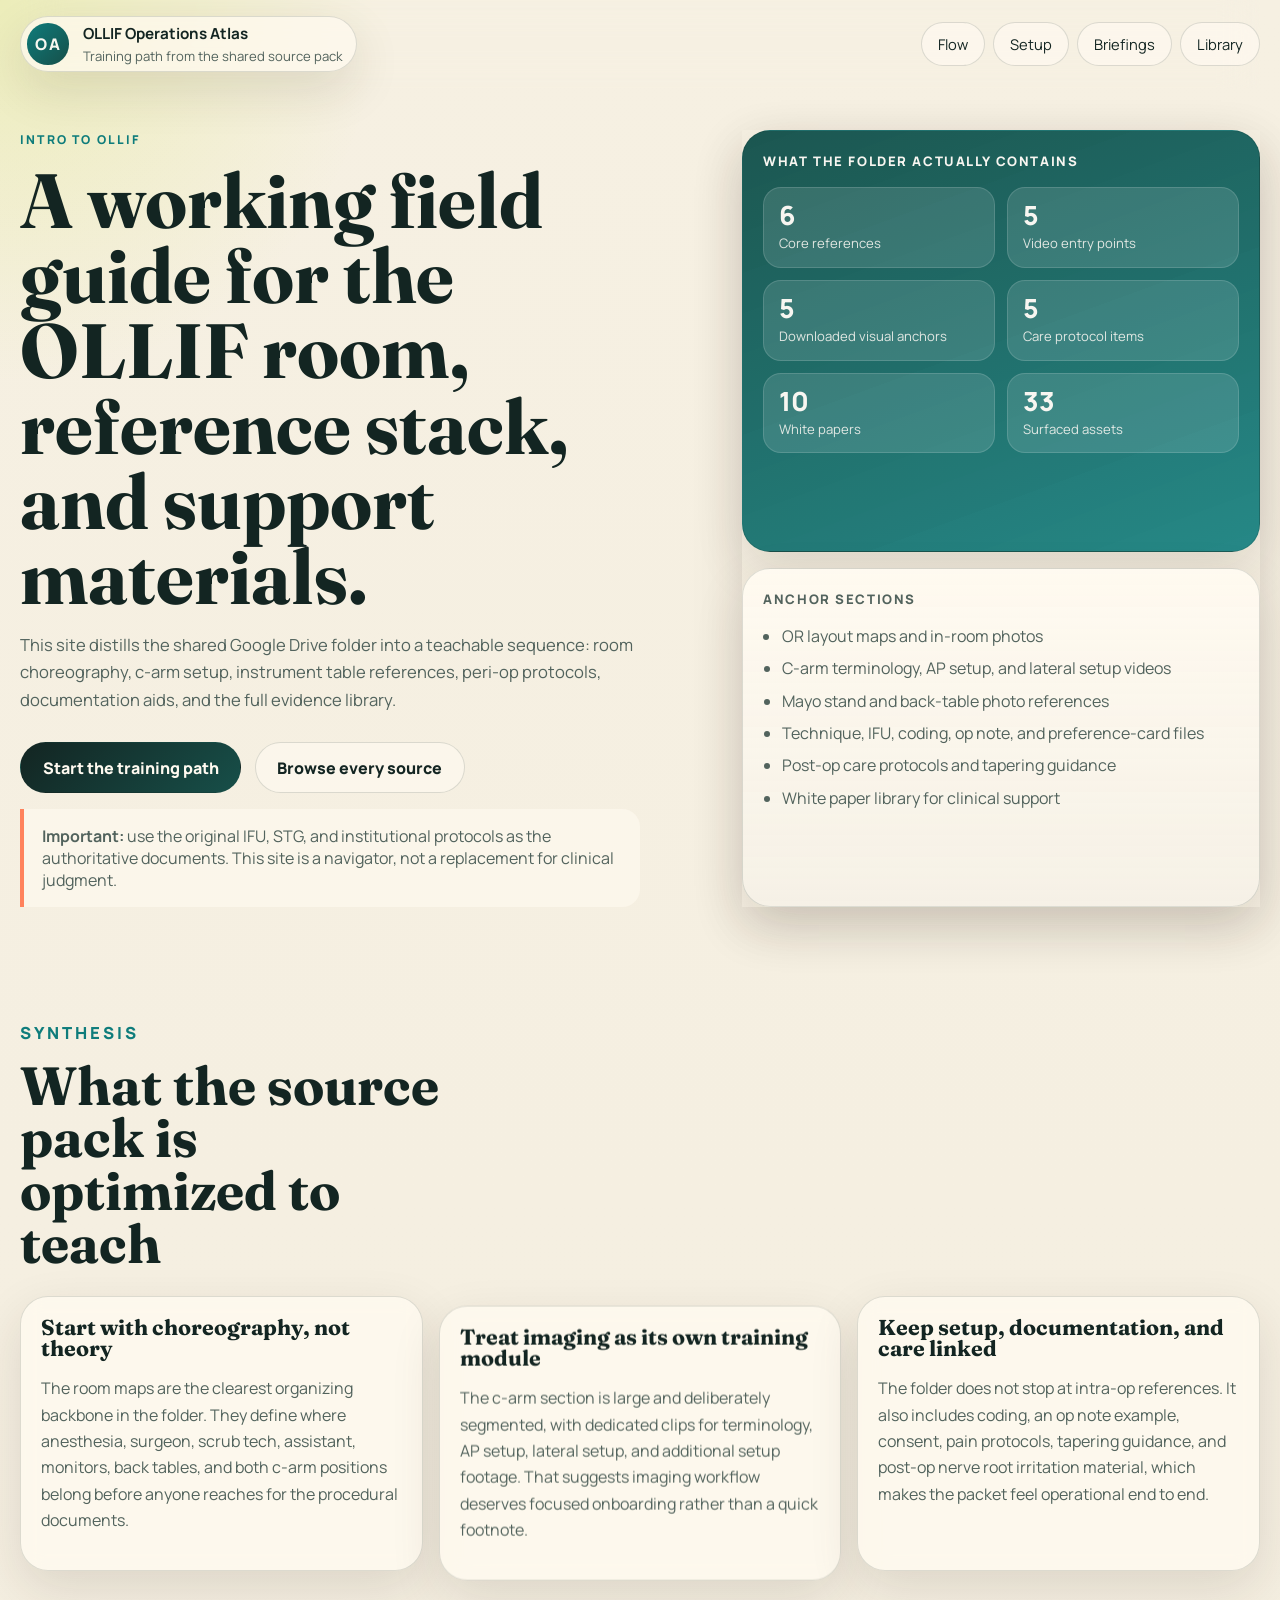
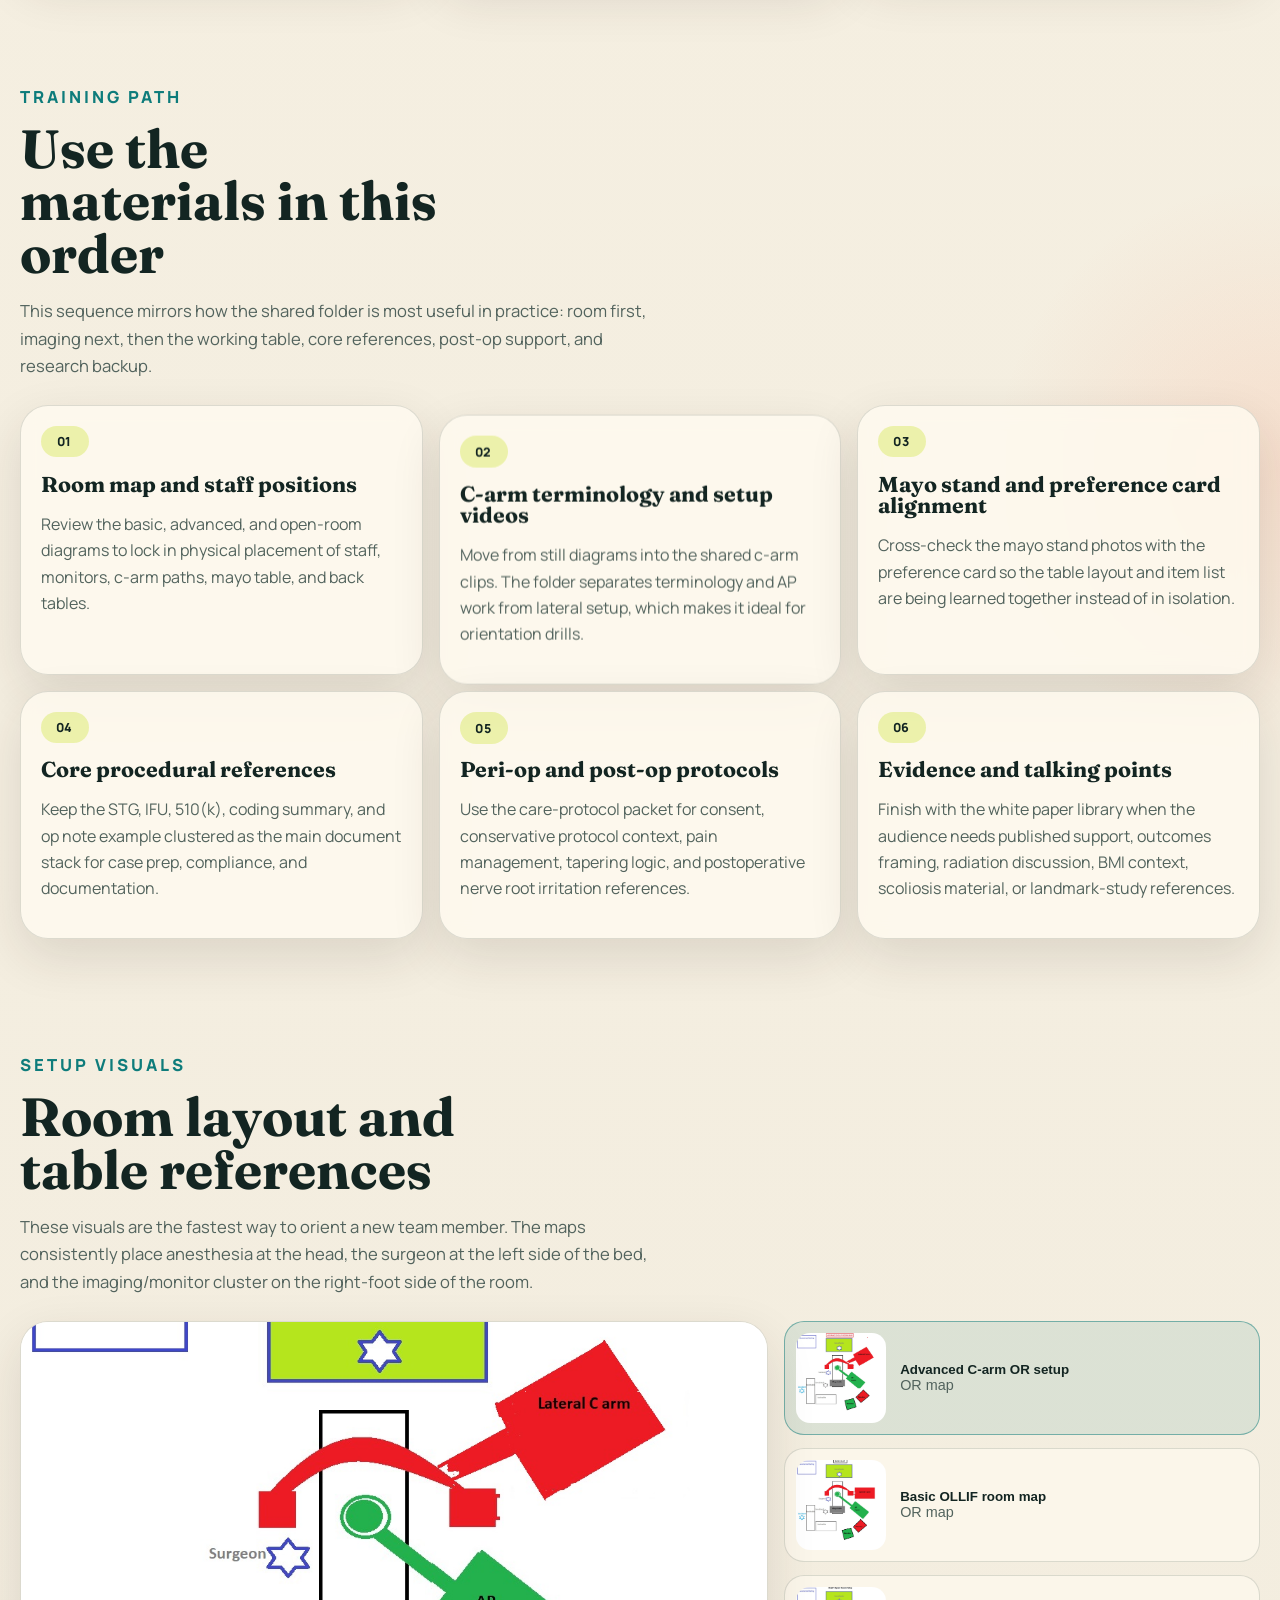
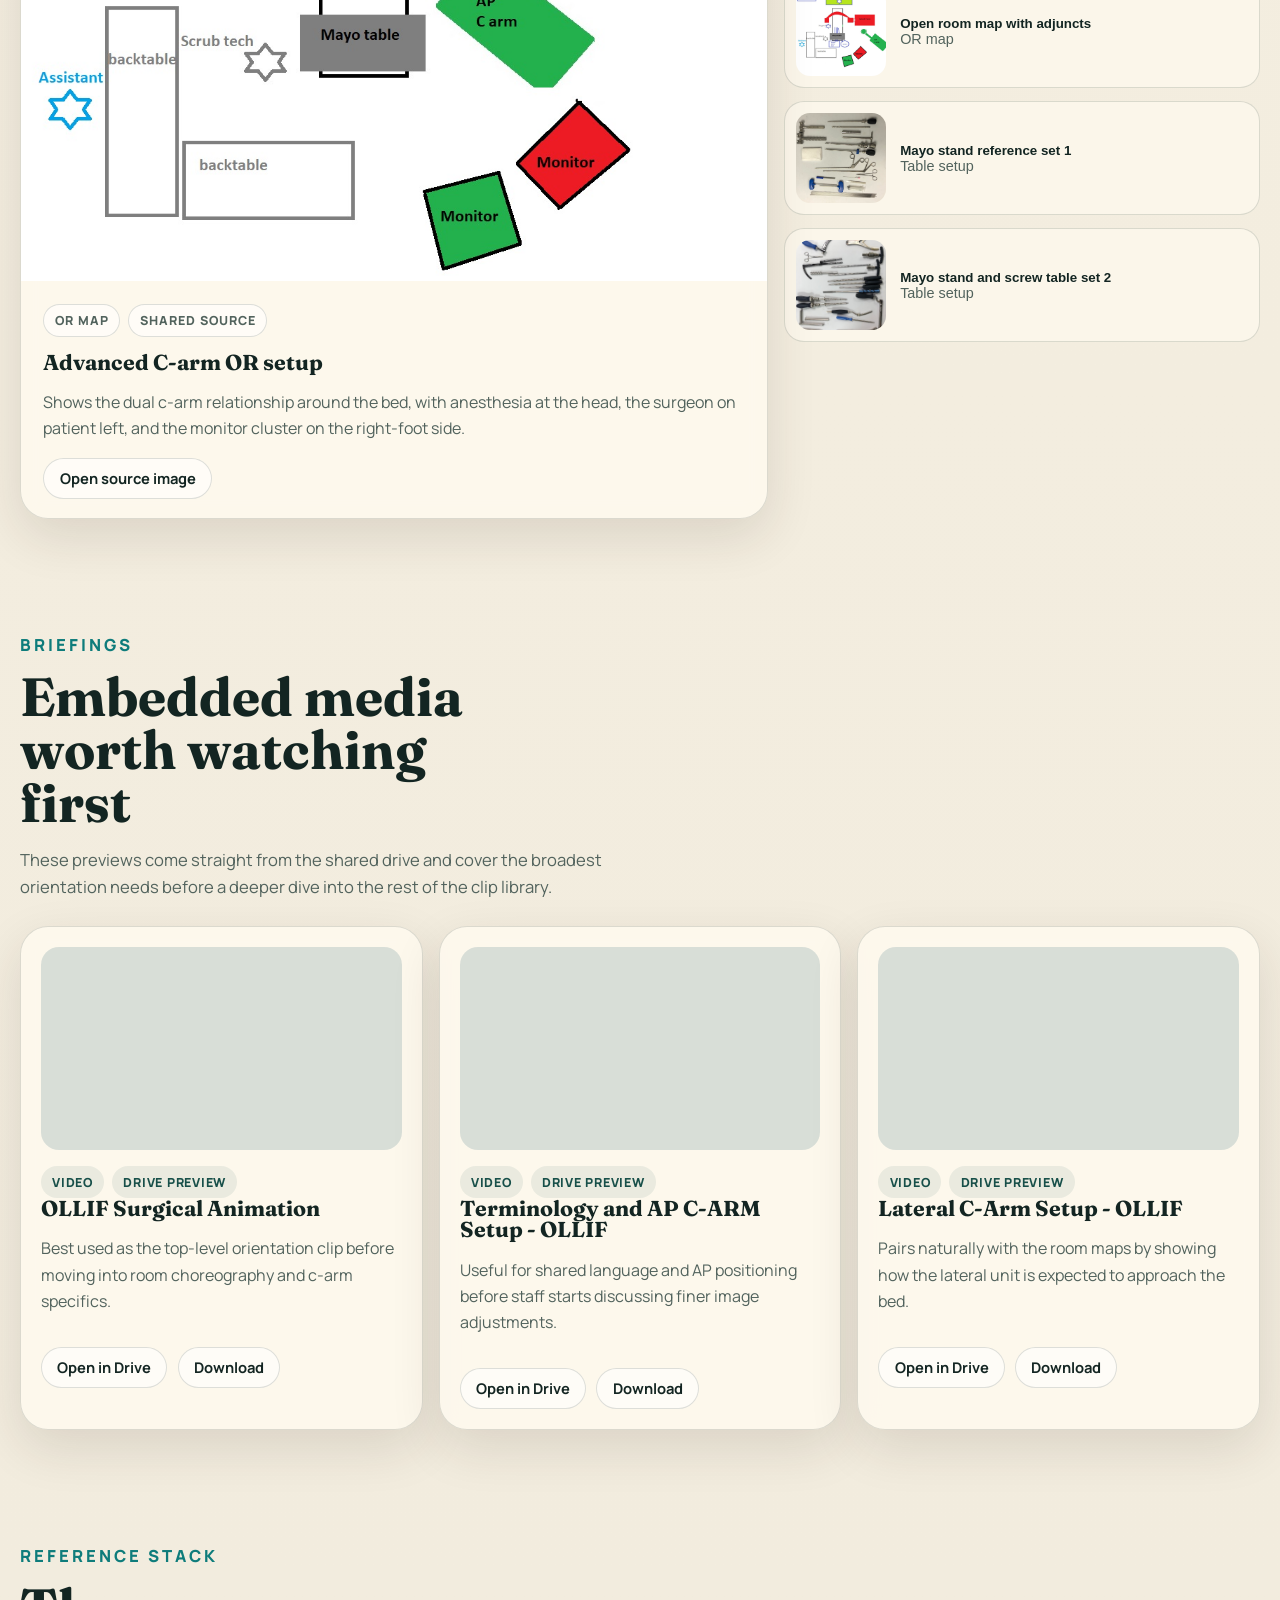
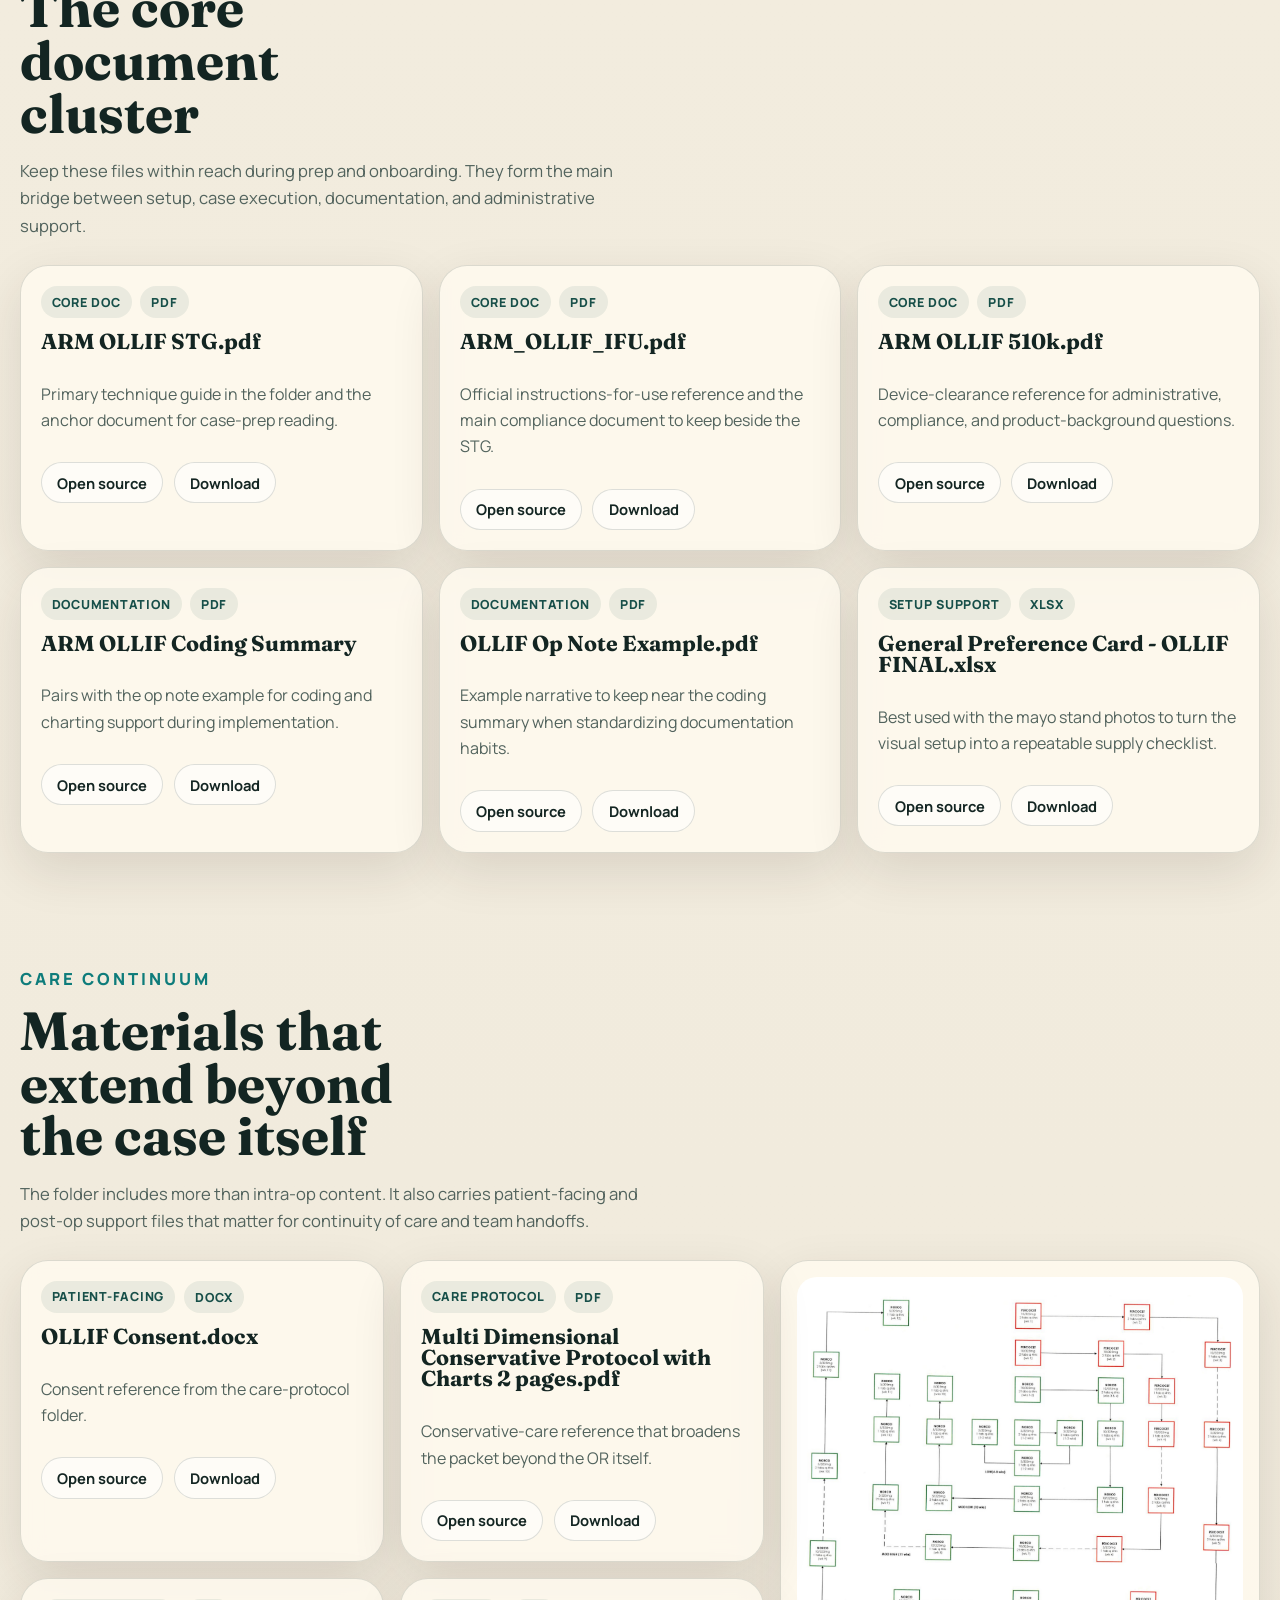
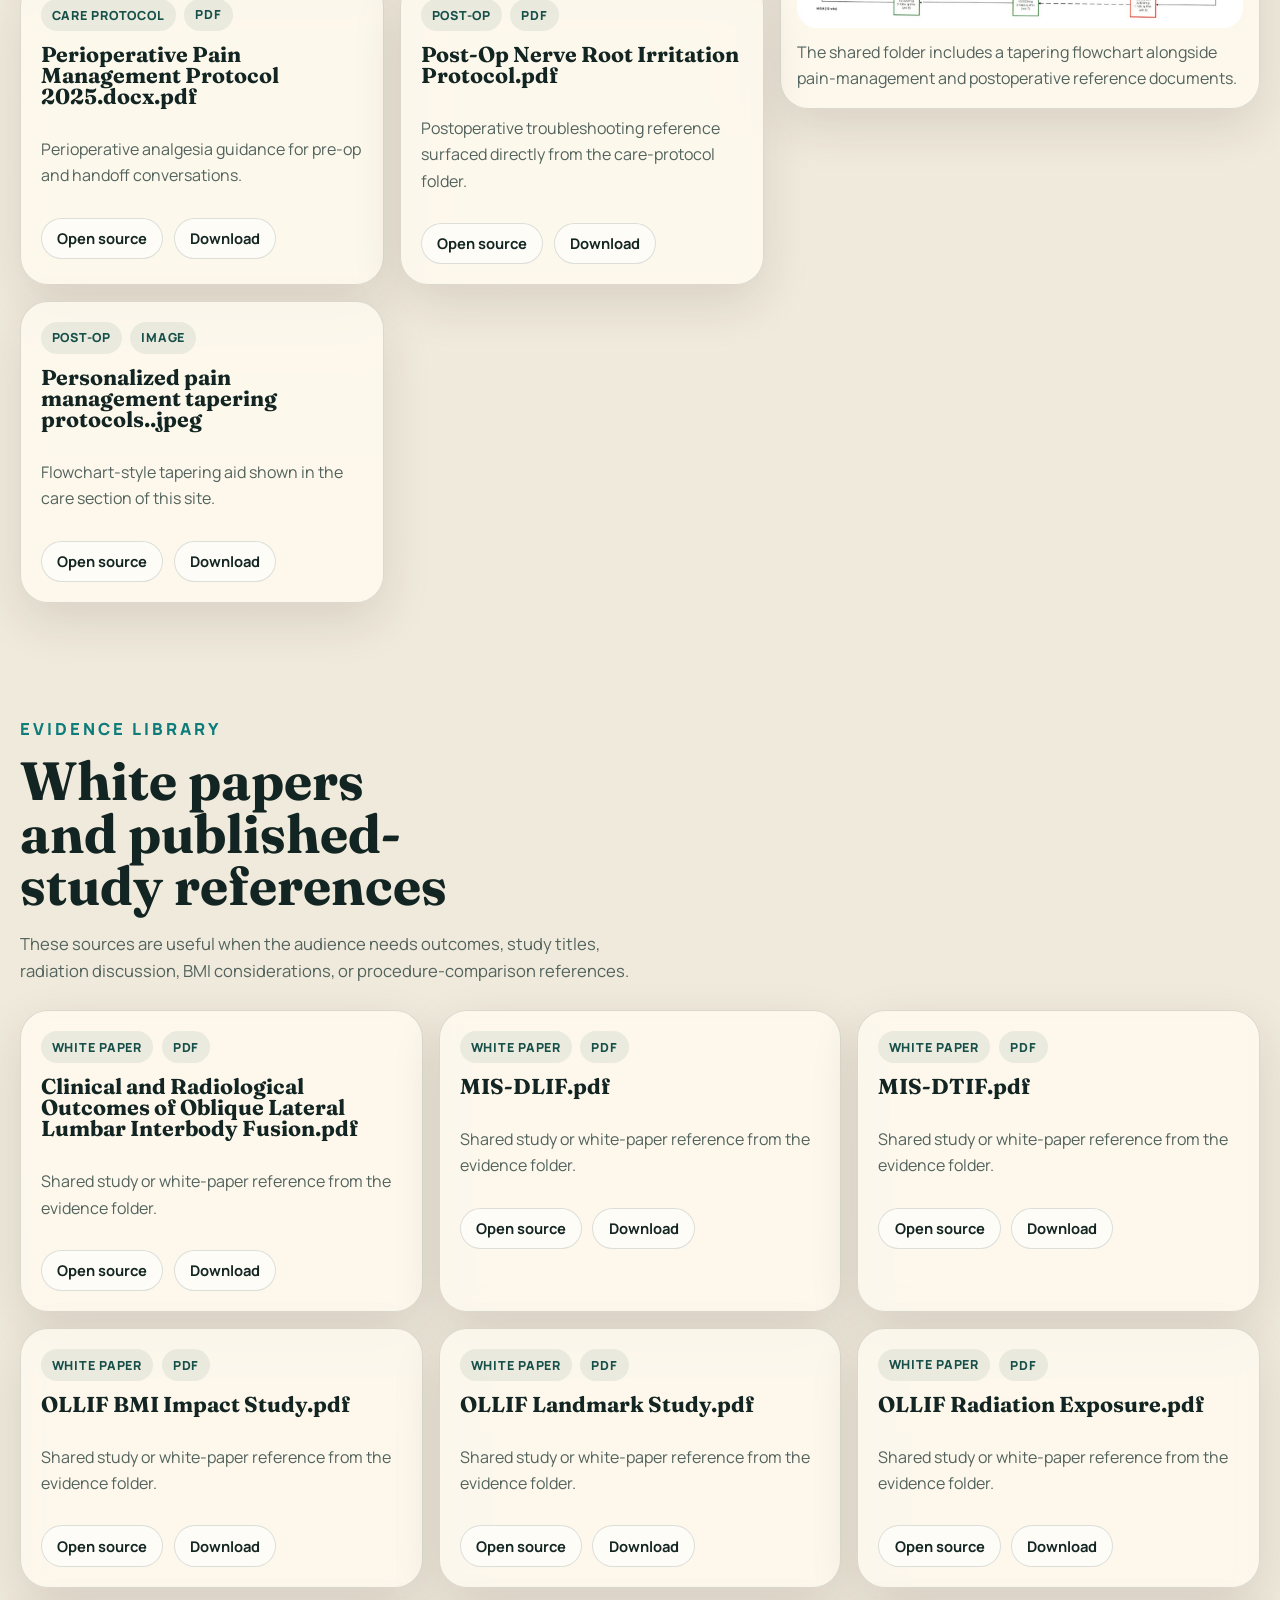
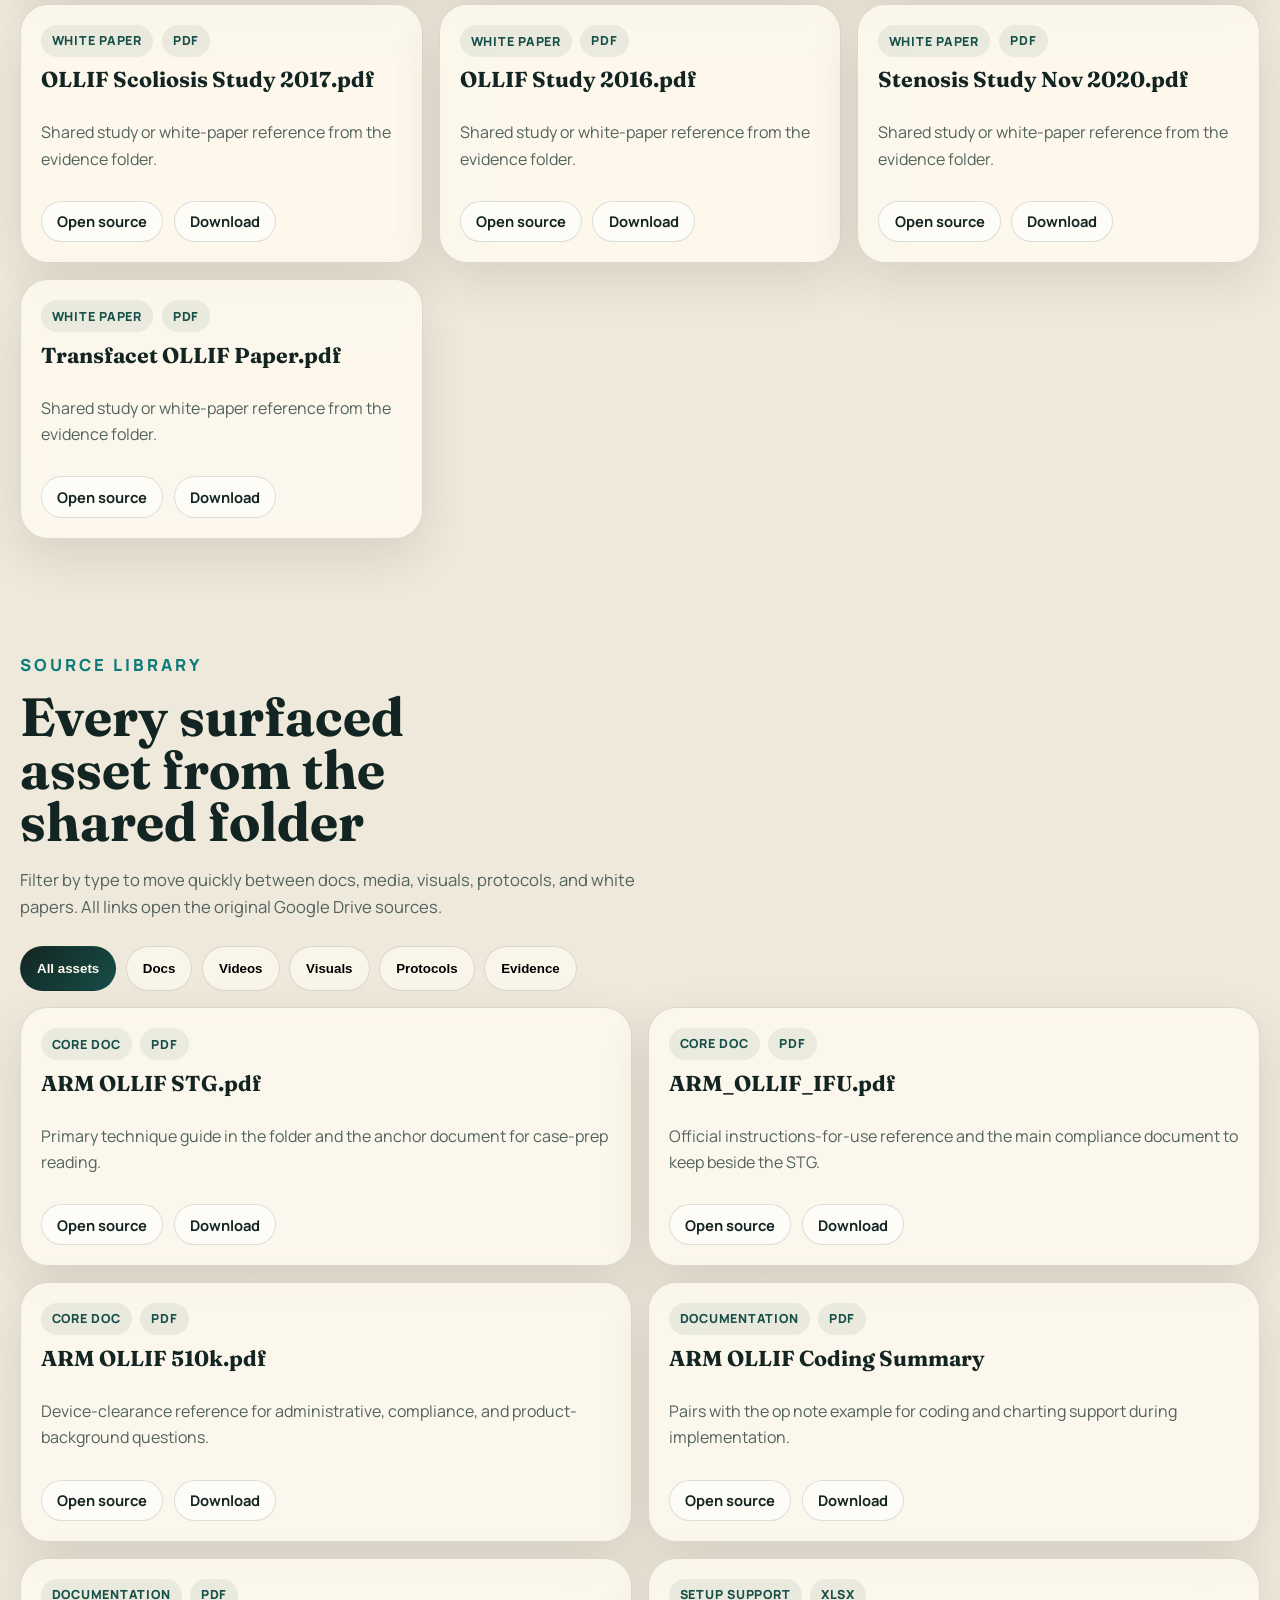
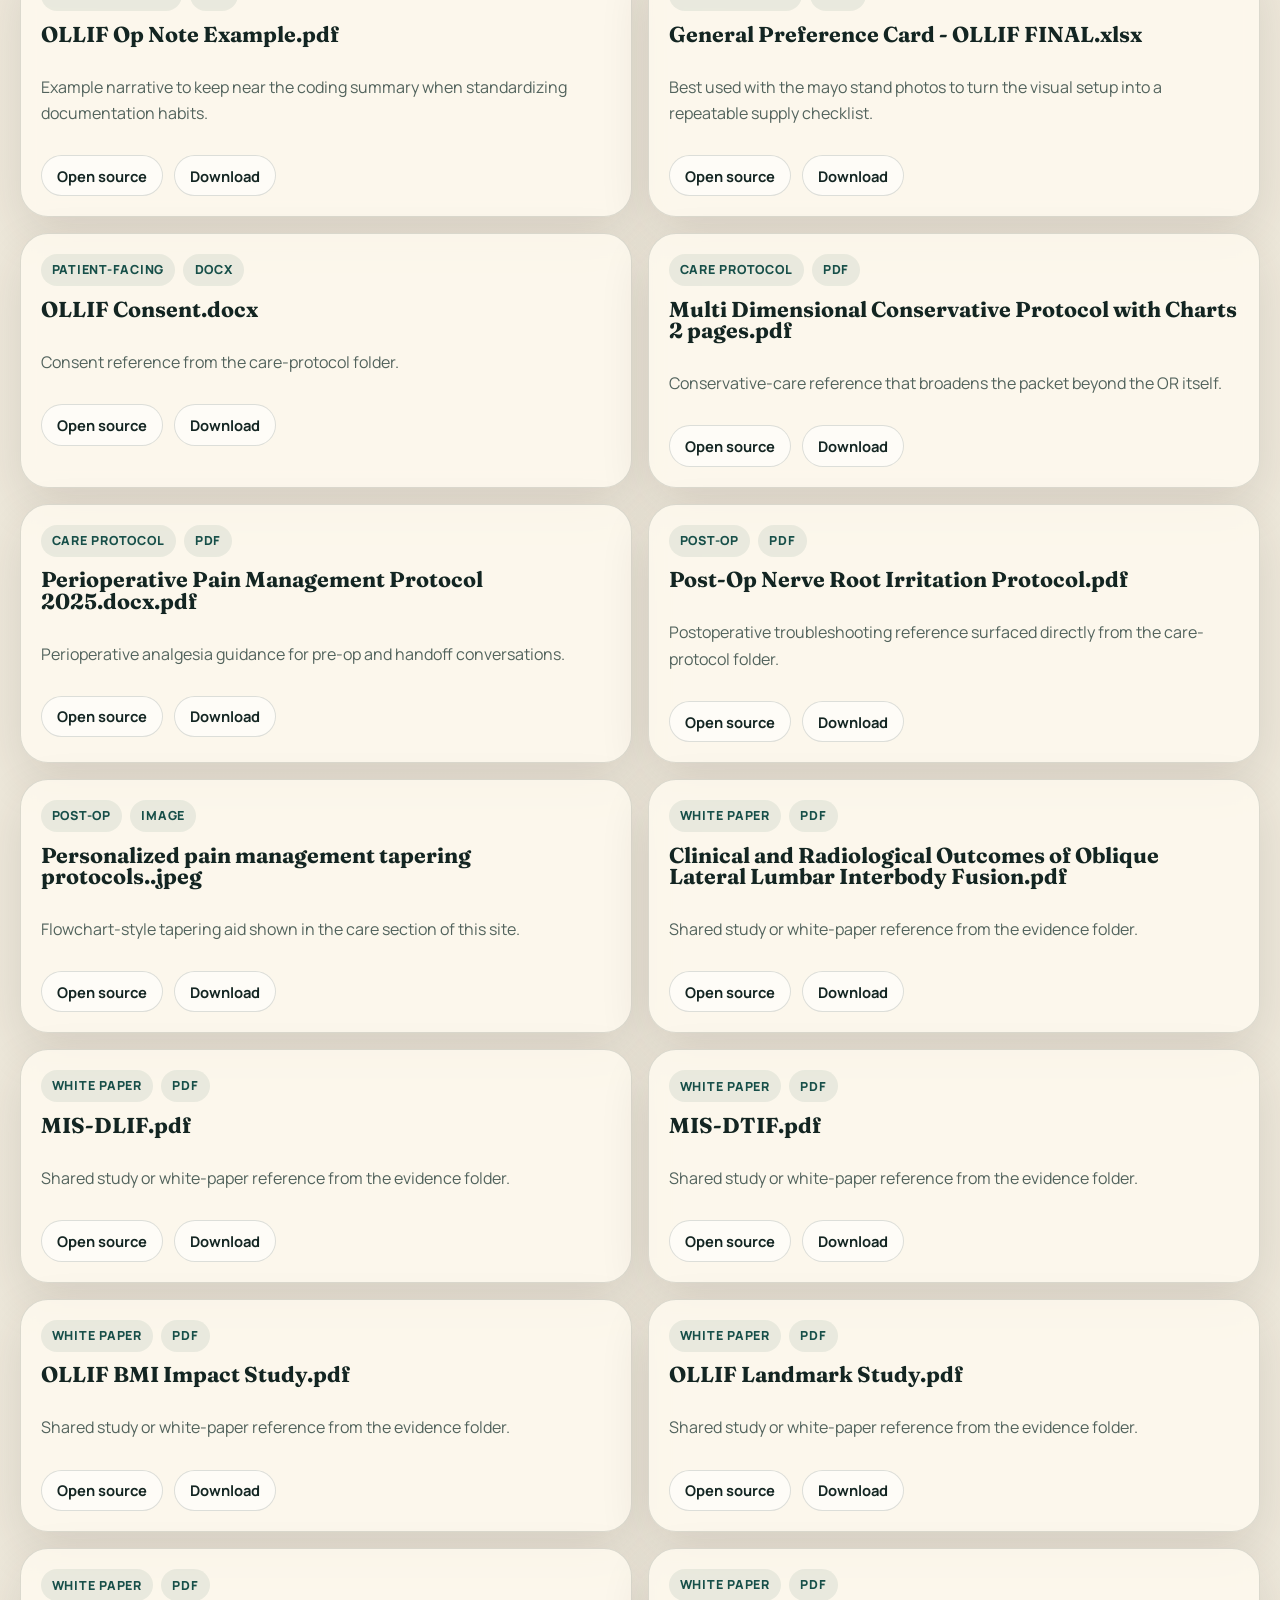
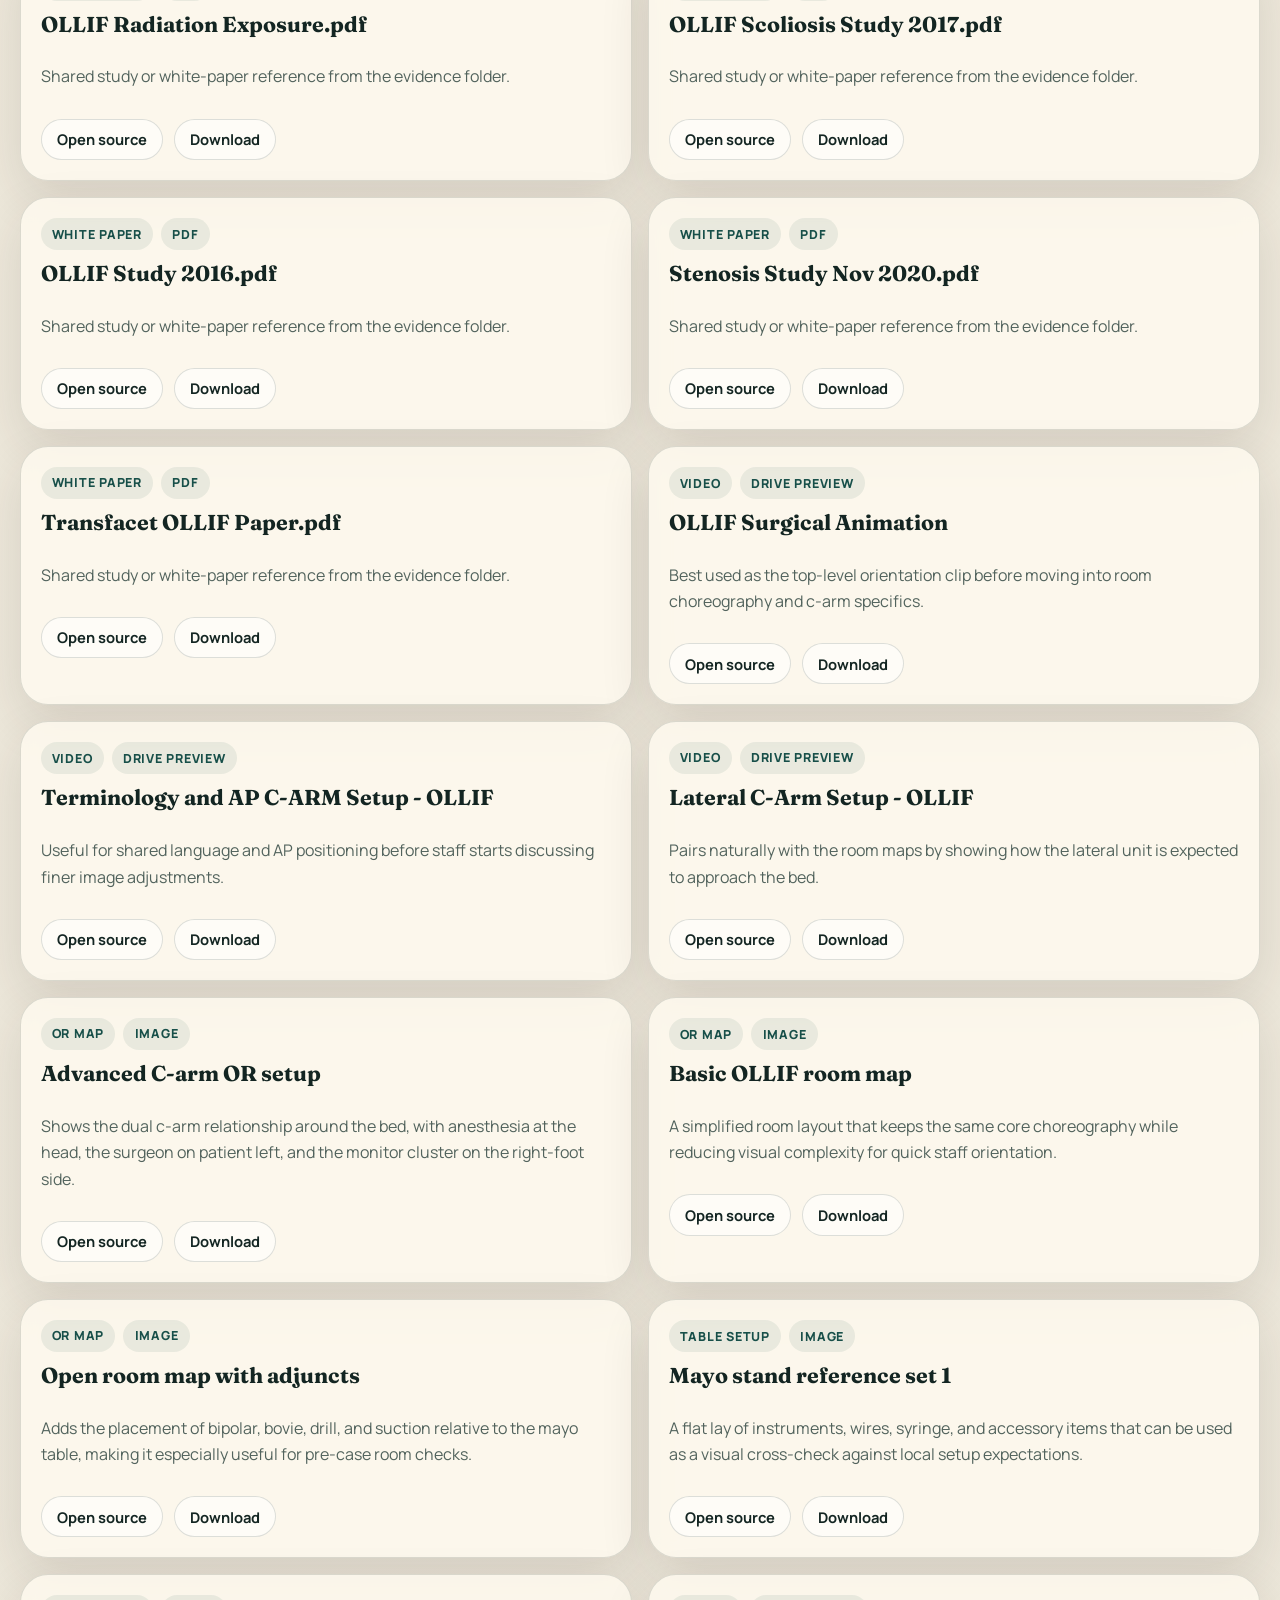
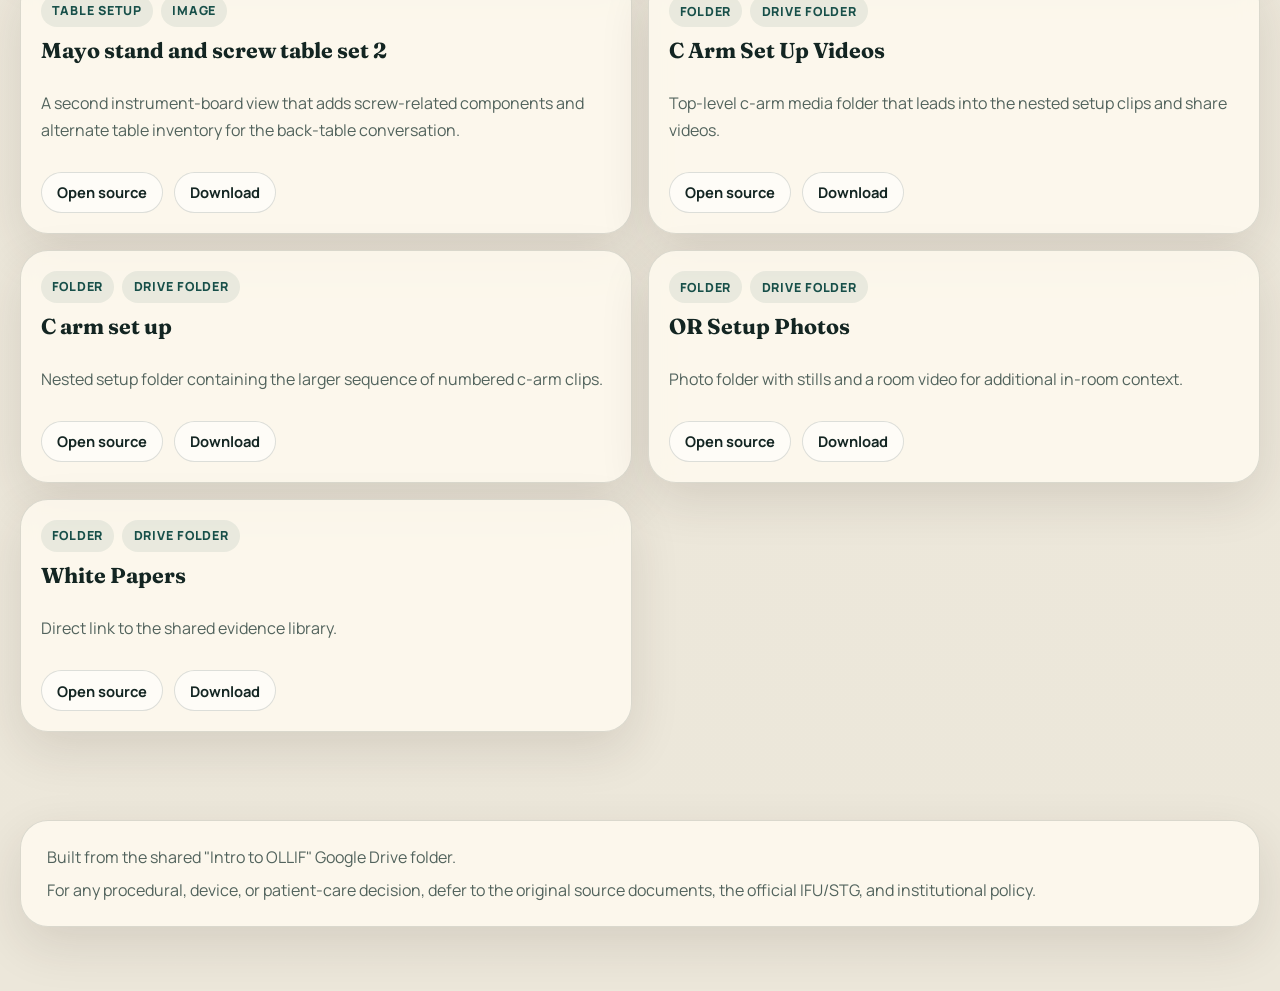
==== index.html @ cf638099 "Initial commit for OLLIF Guide" ====
<!DOCTYPE html>
<html lang="en">
  <head>
    <meta charset="UTF-8" />
    <meta name="viewport" content="width=device-width, initial-scale=1.0" />
    <title>OLLIF Operations Atlas</title>
    <meta
      name="description"
      content="A tutorial-style OLLIF operations guide synthesized from the shared procedure folder, including room setup, c-arm media, care protocols, documentation references, and supporting studies."
    />
    <link rel="preconnect" href="https://fonts.googleapis.com" />
    <link rel="preconnect" href="https://fonts.gstatic.com" crossorigin />
    <link
      href="https://fonts.googleapis.com/css2?family=Fraunces:opsz,wght@9..144,500;9..144,700&family=Manrope:wght@400;500;600;700;800&display=swap"
      rel="stylesheet"
    />
    <link rel="stylesheet" href="styles.css" />
  </head>
  <body>
    <div class="page-shell">
      <header class="topbar">
        <a class="brand" href="#top">
          <span class="brand-mark">OA</span>
          <span class="brand-copy">
            <strong>OLLIF Operations Atlas</strong>
            <span>Training path from the shared source pack</span>
          </span>
        </a>
        <nav class="topnav" aria-label="Primary">
          <a href="#flow">Flow</a>
          <a href="#setup">Setup</a>
          <a href="#briefings">Briefings</a>
          <a href="#library">Library</a>
        </nav>
      </header>

      <main id="top">
        <section class="hero section">
          <div class="hero-copy">
            <p class="eyebrow">Intro to OLLIF</p>
            <h1>A working field guide for the OLLIF room, reference stack, and support materials.</h1>
            <p class="hero-lead">
              This site distills the shared Google Drive folder into a teachable sequence: room choreography,
              c-arm setup, instrument table references, peri-op protocols, documentation aids, and the full
              evidence library.
            </p>
            <div class="hero-actions">
              <a class="button button-primary" href="#flow">Start the training path</a>
              <a class="button button-ghost" href="#library">Browse every source</a>
            </div>
            <div class="hero-note">
              <strong>Important:</strong> use the original IFU, STG, and institutional protocols as the
              authoritative documents. This site is a navigator, not a replacement for clinical judgment.
            </div>
          </div>

          <aside class="hero-panel">
            <div class="hero-card hero-card-primary">
              <p class="card-label">What the folder actually contains</p>
              <div class="stat-grid" id="stat-grid"></div>
            </div>
            <div class="hero-card hero-card-secondary">
              <p class="card-label">Anchor sections</p>
              <ul class="hero-list">
                <li>OR layout maps and in-room photos</li>
                <li>C-arm terminology, AP setup, and lateral setup videos</li>
                <li>Mayo stand and back-table photo references</li>
                <li>Technique, IFU, coding, op note, and preference-card files</li>
                <li>Post-op care protocols and tapering guidance</li>
                <li>White paper library for clinical support</li>
              </ul>
            </div>
          </aside>
        </section>

        <section class="section insight-band">
          <div class="section-heading">
            <p class="eyebrow">Synthesis</p>
            <h2>What the source pack is optimized to teach</h2>
          </div>
          <div class="insight-grid">
            <article class="insight-card">
              <h3>Start with choreography, not theory</h3>
              <p>
                The room maps are the clearest organizing backbone in the folder. They define where anesthesia,
                surgeon, scrub tech, assistant, monitors, back tables, and both c-arm positions belong before
                anyone reaches for the procedural documents.
              </p>
            </article>
            <article class="insight-card">
              <h3>Treat imaging as its own training module</h3>
              <p>
                The c-arm section is large and deliberately segmented, with dedicated clips for terminology,
                AP setup, lateral setup, and additional setup footage. That suggests imaging workflow deserves
                focused onboarding rather than a quick footnote.
              </p>
            </article>
            <article class="insight-card">
              <h3>Keep setup, documentation, and care linked</h3>
              <p>
                The folder does not stop at intra-op references. It also includes coding, an op note example,
                consent, pain protocols, tapering guidance, and post-op nerve root irritation material, which
                makes the packet feel operational end to end.
              </p>
            </article>
          </div>
        </section>

        <section class="section" id="flow">
          <div class="section-heading">
            <p class="eyebrow">Training Path</p>
            <h2>Use the materials in this order</h2>
            <p>
              This sequence mirrors how the shared folder is most useful in practice: room first, imaging next,
              then the working table, core references, post-op support, and research backup.
            </p>
          </div>
          <div class="flow-grid">
            <article class="flow-card">
              <span class="step-number">01</span>
              <h3>Room map and staff positions</h3>
              <p>
                Review the basic, advanced, and open-room diagrams to lock in physical placement of staff,
                monitors, c-arm paths, mayo table, and back tables.
              </p>
            </article>
            <article class="flow-card">
              <span class="step-number">02</span>
              <h3>C-arm terminology and setup videos</h3>
              <p>
                Move from still diagrams into the shared c-arm clips. The folder separates terminology and AP
                work from lateral setup, which makes it ideal for orientation drills.
              </p>
            </article>
            <article class="flow-card">
              <span class="step-number">03</span>
              <h3>Mayo stand and preference card alignment</h3>
              <p>
                Cross-check the mayo stand photos with the preference card so the table layout and item list are
                being learned together instead of in isolation.
              </p>
            </article>
            <article class="flow-card">
              <span class="step-number">04</span>
              <h3>Core procedural references</h3>
              <p>
                Keep the STG, IFU, 510(k), coding summary, and op note example clustered as the main document
                stack for case prep, compliance, and documentation.
              </p>
            </article>
            <article class="flow-card">
              <span class="step-number">05</span>
              <h3>Peri-op and post-op protocols</h3>
              <p>
                Use the care-protocol packet for consent, conservative protocol context, pain management,
                tapering logic, and postoperative nerve root irritation references.
              </p>
            </article>
            <article class="flow-card">
              <span class="step-number">06</span>
              <h3>Evidence and talking points</h3>
              <p>
                Finish with the white paper library when the audience needs published support, outcomes framing,
                radiation discussion, BMI context, scoliosis material, or landmark-study references.
              </p>
            </article>
          </div>
        </section>

        <section class="section" id="setup">
          <div class="section-heading">
            <p class="eyebrow">Setup Visuals</p>
            <h2>Room layout and table references</h2>
            <p>
              These visuals are the fastest way to orient a new team member. The maps consistently place
              anesthesia at the head, the surgeon at the left side of the bed, and the imaging/monitor cluster
              on the right-foot side of the room.
            </p>
          </div>
          <div class="visual-layout">
            <div class="visual-focus" id="visual-focus"></div>
            <div class="visual-rail" id="visual-rail"></div>
          </div>
        </section>

        <section class="section" id="briefings">
          <div class="section-heading">
            <p class="eyebrow">Briefings</p>
            <h2>Embedded media worth watching first</h2>
            <p>
              These previews come straight from the shared drive and cover the broadest orientation needs before
              a deeper dive into the rest of the clip library.
            </p>
          </div>
          <div class="briefing-grid" id="briefing-grid"></div>
        </section>

        <section class="section references">
          <div class="section-heading">
            <p class="eyebrow">Reference Stack</p>
            <h2>The core document cluster</h2>
            <p>
              Keep these files within reach during prep and onboarding. They form the main bridge between setup,
              case execution, documentation, and administrative support.
            </p>
          </div>
          <div class="reference-grid" id="reference-grid"></div>
        </section>

        <section class="section care-section">
          <div class="section-heading">
            <p class="eyebrow">Care Continuum</p>
            <h2>Materials that extend beyond the case itself</h2>
            <p>
              The folder includes more than intra-op content. It also carries patient-facing and post-op support
              files that matter for continuity of care and team handoffs.
            </p>
          </div>
          <div class="care-layout">
            <div class="care-copy">
              <div class="care-cards" id="care-grid"></div>
            </div>
            <figure class="care-figure">
              <img
                src="assets/images/pain-tapering-protocol.jpg"
                alt="Pain tapering flowchart with Norco and Percocet steps."
              />
              <figcaption>
                The shared folder includes a tapering flowchart alongside pain-management and postoperative
                reference documents.
              </figcaption>
            </figure>
          </div>
        </section>

        <section class="section evidence-section">
          <div class="section-heading">
            <p class="eyebrow">Evidence Library</p>
            <h2>White papers and published-study references</h2>
            <p>
              These sources are useful when the audience needs outcomes, study titles, radiation discussion, BMI
              considerations, or procedure-comparison references.
            </p>
          </div>
          <div class="evidence-grid" id="evidence-grid"></div>
        </section>

        <section class="section library-section" id="library">
          <div class="section-heading">
            <p class="eyebrow">Source Library</p>
            <h2>Every surfaced asset from the shared folder</h2>
            <p>
              Filter by type to move quickly between docs, media, visuals, protocols, and white papers. All
              links open the original Google Drive sources.
            </p>
          </div>
          <div class="library-toolbar">
            <div class="filter-row" id="filter-row"></div>
          </div>
          <div class="library-grid" id="library-grid"></div>
        </section>
      </main>

      <footer class="footer">
        <p>Built from the shared "Intro to OLLIF" Google Drive folder.</p>
        <p>
          For any procedural, device, or patient-care decision, defer to the original source documents, the
          official IFU/STG, and institutional policy.
        </p>
      </footer>
    </div>

    <script src="app.js"></script>
  </body>
</html>
---- styles.css ----
:root {
  --bg: #f4efe4;
  --bg-2: #fffaf0;
  --ink: #132522;
  --muted: #52635d;
  --line: rgba(19, 37, 34, 0.14);
  --teal: #0e7c7b;
  --pine: #174f49;
  --chartreuse: #bedf00;
  --sun: #ff825c;
  --brick: #d94836;
  --panel: rgba(255, 250, 240, 0.82);
  --shadow: 0 18px 50px rgba(46, 34, 21, 0.12);
  --radius-xl: 28px;
  --radius-lg: 22px;
  --radius-md: 16px;
  --max: 1240px;
}

*,
*::before,
*::after {
  box-sizing: border-box;
}

html {
  scroll-behavior: smooth;
}

body {
  margin: 0;
  font-family: "Manrope", sans-serif;
  color: var(--ink);
  background:
    radial-gradient(circle at top left, rgba(190, 223, 0, 0.18), transparent 24rem),
    radial-gradient(circle at right 15%, rgba(255, 130, 92, 0.15), transparent 18rem),
    linear-gradient(180deg, #f6f0e2 0%, #f0eadc 52%, #ece7da 100%);
}

img {
  display: block;
  max-width: 100%;
}

a {
  color: inherit;
  text-decoration: none;
}

.page-shell {
  width: min(calc(100% - 2rem), var(--max));
  margin: 0 auto;
  padding-bottom: 4rem;
}

.topbar {
  position: sticky;
  top: 0;
  z-index: 20;
  display: flex;
  align-items: center;
  justify-content: space-between;
  gap: 1rem;
  padding: 1rem 0;
  backdrop-filter: blur(18px);
}

.brand {
  display: inline-flex;
  align-items: center;
  gap: 0.9rem;
  padding: 0.4rem 0.8rem 0.4rem 0.4rem;
  border: 1px solid var(--line);
  border-radius: 999px;
  background: rgba(255, 250, 240, 0.72);
  box-shadow: var(--shadow);
}

.brand-mark {
  display: grid;
  place-items: center;
  width: 2.6rem;
  height: 2.6rem;
  border-radius: 50%;
  background: linear-gradient(135deg, var(--teal), var(--pine));
  color: #f7f7f0;
  font-weight: 800;
  letter-spacing: 0.08em;
}

.brand-copy {
  display: flex;
  flex-direction: column;
  gap: 0.15rem;
  font-size: 0.82rem;
  color: var(--muted);
}

.brand-copy strong {
  color: var(--ink);
  font-size: 0.95rem;
}

.topnav {
  display: inline-flex;
  flex-wrap: wrap;
  justify-content: flex-end;
  gap: 0.5rem;
}

.topnav a,
.button {
  border-radius: 999px;
  border: 1px solid var(--line);
  transition: transform 180ms ease, background 180ms ease, color 180ms ease, border-color 180ms ease;
}

.topnav a {
  padding: 0.7rem 1rem;
  font-size: 0.92rem;
  background: rgba(255, 250, 240, 0.68);
}

.topnav a:hover,
.button:hover,
.filter-button:hover,
.rail-button:hover {
  transform: translateY(-2px);
}

.section {
  padding: 3.5rem 0;
}

.hero {
  display: grid;
  grid-template-columns: 1.2fr 0.9fr;
  gap: 2rem;
  padding-top: 2.6rem;
}

.eyebrow {
  margin: 0 0 0.8rem;
  text-transform: uppercase;
  letter-spacing: 0.18em;
  font-size: 0.76rem;
  font-weight: 800;
  color: var(--teal);
}

h1,
h2,
h3 {
  margin: 0;
  font-family: "Fraunces", serif;
  line-height: 0.98;
}

h1 {
  font-size: clamp(3rem, 6vw, 5.6rem);
  max-width: 11ch;
}

h2 {
  font-size: clamp(2rem, 4.2vw, 3.6rem);
  max-width: 12ch;
}

h3 {
  font-size: 1.35rem;
}

p {
  line-height: 1.65;
  color: var(--muted);
}

.hero-lead,
.section-heading p {
  max-width: 64ch;
  font-size: 1.04rem;
}

.hero-actions {
  display: flex;
  flex-wrap: wrap;
  gap: 0.85rem;
  margin: 1.8rem 0 1rem;
}

.button {
  display: inline-flex;
  align-items: center;
  justify-content: center;
  min-height: 3.2rem;
  padding: 0.85rem 1.35rem;
  font-weight: 800;
}

.button-primary {
  background: linear-gradient(135deg, var(--ink), var(--pine));
  color: #fffaf0;
  border-color: transparent;
}

.button-ghost {
  background: rgba(255, 250, 240, 0.62);
}

.hero-note {
  max-width: 62ch;
  padding: 1rem 1.1rem;
  border-left: 4px solid var(--sun);
  border-radius: 0 18px 18px 0;
  background: rgba(255, 250, 240, 0.62);
  color: var(--muted);
}

.hero-panel,
.hero-card,
.insight-card,
.flow-card,
.reference-card,
.briefing-card,
.care-card,
.evidence-card,
.library-card,
.visual-focus,
.footer {
  box-shadow: var(--shadow);
}

.hero-panel {
  display: grid;
  gap: 1rem;
}

.hero-card,
.insight-card,
.flow-card,
.reference-card,
.briefing-card,
.care-card,
.evidence-card,
.library-card,
.visual-focus,
.footer {
  border: 1px solid var(--line);
  border-radius: var(--radius-xl);
  background: var(--panel);
  backdrop-filter: blur(10px);
}

.hero-card {
  padding: 1.25rem;
}

.hero-card-primary {
  background:
    linear-gradient(160deg, rgba(18, 79, 73, 0.96), rgba(14, 124, 123, 0.9)),
    rgba(255, 250, 240, 0.75);
  color: #f8f6f1;
}

.hero-card-primary .card-label,
.hero-card-primary .stat-value,
.hero-card-primary .stat-label {
  color: inherit;
}

.hero-card-secondary {
  background:
    linear-gradient(180deg, rgba(255, 250, 240, 0.96), rgba(244, 239, 228, 0.84)),
    rgba(255, 250, 240, 0.82);
}

.card-label {
  margin: 0 0 0.9rem;
  font-size: 0.82rem;
  font-weight: 800;
  text-transform: uppercase;
  letter-spacing: 0.12em;
}

.stat-grid {
  display: grid;
  grid-template-columns: repeat(2, minmax(0, 1fr));
  gap: 0.75rem;
}

.stat-chip {
  padding: 0.9rem;
  border-radius: 18px;
  background: rgba(255, 255, 255, 0.12);
  border: 1px solid rgba(255, 255, 255, 0.14);
}

.stat-value {
  display: block;
  font-size: 1.65rem;
  font-weight: 800;
  line-height: 1;
}

.stat-label {
  display: block;
  margin-top: 0.35rem;
  font-size: 0.82rem;
  opacity: 0.88;
}

.hero-list {
  margin: 0;
  padding-left: 1.15rem;
  color: var(--muted);
}

.hero-list li + li {
  margin-top: 0.65rem;
}

.section-heading {
  margin-bottom: 1.6rem;
}

.insight-band,
.care-section,
.evidence-section,
.library-section {
  position: relative;
}

.insight-grid,
.flow-grid,
.reference-grid,
.briefing-grid,
.evidence-grid,
.library-grid {
  display: grid;
  gap: 1rem;
}

.insight-grid,
.reference-grid,
.briefing-grid,
.evidence-grid {
  grid-template-columns: repeat(3, minmax(0, 1fr));
}

.flow-grid {
  grid-template-columns: repeat(3, minmax(0, 1fr));
}

.insight-card,
.flow-card,
.reference-card,
.briefing-card,
.care-card,
.evidence-card,
.library-card {
  padding: 1.25rem;
}

.insight-card:nth-child(2),
.flow-card:nth-child(2),
.reference-card:nth-child(2),
.evidence-card:nth-child(2) {
  transform: translateY(0.6rem);
}

.step-number,
.tag {
  display: inline-flex;
  align-items: center;
  justify-content: center;
  min-width: 3rem;
  padding: 0.45rem 0.65rem;
  border-radius: 999px;
  font-size: 0.78rem;
  font-weight: 800;
  letter-spacing: 0.08em;
  text-transform: uppercase;
}

.step-number {
  margin-bottom: 1rem;
  background: rgba(190, 223, 0, 0.28);
  color: var(--ink);
}

.visual-layout {
  display: grid;
  grid-template-columns: minmax(0, 1.1fr) minmax(18rem, 0.7fr);
  gap: 1rem;
  align-items: start;
}

.visual-focus {
  overflow: hidden;
}

.visual-image-wrap {
  position: relative;
  aspect-ratio: 4 / 3;
  background: linear-gradient(145deg, rgba(255, 255, 255, 0.9), rgba(233, 240, 233, 0.7));
}

.visual-image-wrap img {
  width: 100%;
  height: 100%;
  object-fit: cover;
}

.visual-copy {
  padding: 1.4rem 1.4rem 1.2rem;
}

.visual-copy h3 {
  margin-bottom: 0.7rem;
}

.visual-meta {
  display: flex;
  flex-wrap: wrap;
  gap: 0.5rem;
  margin-bottom: 0.9rem;
}

.tag {
  border: 1px solid var(--line);
  background: rgba(255, 255, 255, 0.6);
  color: var(--muted);
}

.visual-rail {
  display: grid;
  gap: 0.8rem;
}

.rail-button {
  display: grid;
  grid-template-columns: 5.6rem 1fr;
  gap: 0.9rem;
  align-items: center;
  width: 100%;
  padding: 0.7rem;
  border: 1px solid var(--line);
  border-radius: 20px;
  background: rgba(255, 250, 240, 0.64);
  text-align: left;
  cursor: pointer;
  transition: transform 180ms ease, border-color 180ms ease, background 180ms ease;
}

.rail-button.is-active {
  border-color: rgba(14, 124, 123, 0.5);
  background: rgba(14, 124, 123, 0.1);
}

.rail-button img {
  width: 100%;
  aspect-ratio: 1 / 1;
  object-fit: cover;
  border-radius: 14px;
}

.rail-button span {
  display: block;
}

.rail-title {
  font-weight: 800;
  color: var(--ink);
}

.rail-copy {
  font-size: 0.9rem;
  color: var(--muted);
}

.briefing-card {
  display: flex;
  flex-direction: column;
  gap: 1rem;
}

.briefing-frame {
  aspect-ratio: 16 / 9;
  width: 100%;
  border: 0;
  border-radius: 18px;
  background: #d8ded7;
}

.briefing-links,
.resource-actions {
  display: flex;
  flex-wrap: wrap;
  gap: 0.65rem;
}

.link-pill {
  display: inline-flex;
  align-items: center;
  justify-content: center;
  min-height: 2.5rem;
  padding: 0.6rem 0.95rem;
  border: 1px solid var(--line);
  border-radius: 999px;
  background: rgba(255, 255, 255, 0.6);
  font-weight: 700;
  font-size: 0.92rem;
}

.reference-card,
.care-card,
.evidence-card,
.library-card {
  display: flex;
  flex-direction: column;
  gap: 0.8rem;
}

.meta-row {
  display: flex;
  flex-wrap: wrap;
  gap: 0.5rem;
}

.meta-pill {
  display: inline-flex;
  align-items: center;
  min-height: 2rem;
  padding: 0.35rem 0.7rem;
  border-radius: 999px;
  background: rgba(18, 79, 73, 0.08);
  color: var(--pine);
  font-size: 0.78rem;
  font-weight: 800;
  letter-spacing: 0.06em;
  text-transform: uppercase;
}

.care-layout {
  display: grid;
  grid-template-columns: minmax(0, 1fr) minmax(18rem, 30rem);
  gap: 1rem;
  align-items: start;
}

.care-cards {
  display: grid;
  grid-template-columns: repeat(2, minmax(0, 1fr));
  gap: 1rem;
}

.care-figure {
  margin: 0;
  padding: 1rem;
  border: 1px solid var(--line);
  border-radius: var(--radius-xl);
  background: var(--panel);
  box-shadow: var(--shadow);
}

.care-figure img {
  border-radius: 20px;
}

.care-figure figcaption {
  margin-top: 0.8rem;
  color: var(--muted);
  line-height: 1.6;
}

.library-toolbar {
  margin-bottom: 1rem;
}

.filter-row {
  display: flex;
  flex-wrap: wrap;
  gap: 0.6rem;
}

.filter-button {
  min-height: 2.8rem;
  padding: 0.6rem 1rem;
  border-radius: 999px;
  border: 1px solid var(--line);
  background: rgba(255, 250, 240, 0.7);
  font-weight: 800;
  cursor: pointer;
  transition: transform 180ms ease, border-color 180ms ease, background 180ms ease;
}

.filter-button.is-active {
  background: linear-gradient(135deg, var(--ink), var(--pine));
  border-color: transparent;
  color: #fffaf0;
}

.library-grid {
  grid-template-columns: repeat(2, minmax(0, 1fr));
}

.library-card {
  min-height: 100%;
}

.footer {
  margin: 2rem 0 0;
  padding: 1.4rem 1.6rem;
}

.footer p {
  margin: 0;
}

.footer p + p {
  margin-top: 0.45rem;
}

.reveal {
  opacity: 0;
  transform: translateY(18px);
  animation: reveal-in 700ms ease forwards;
}

@keyframes reveal-in {
  to {
    opacity: 1;
    transform: translateY(0);
  }
}

@media (max-width: 1100px) {
  .hero,
  .visual-layout,
  .care-layout {
    grid-template-columns: 1fr;
  }

  .insight-grid,
  .flow-grid,
  .reference-grid,
  .briefing-grid,
  .evidence-grid,
  .library-grid,
  .care-cards {
    grid-template-columns: repeat(2, minmax(0, 1fr));
  }
}

@media (max-width: 760px) {
  .page-shell {
    width: min(calc(100% - 1rem), var(--max));
  }

  .topbar {
    flex-direction: column;
    align-items: stretch;
  }

  .topnav {
    justify-content: flex-start;
  }

  .stat-grid,
  .insight-grid,
  .flow-grid,
  .reference-grid,
  .briefing-grid,
  .evidence-grid,
  .library-grid,
  .care-cards {
    grid-template-columns: 1fr;
  }

  .rail-button {
    grid-template-columns: 4.5rem 1fr;
  }

  h1 {
    max-width: 12ch;
  }
}
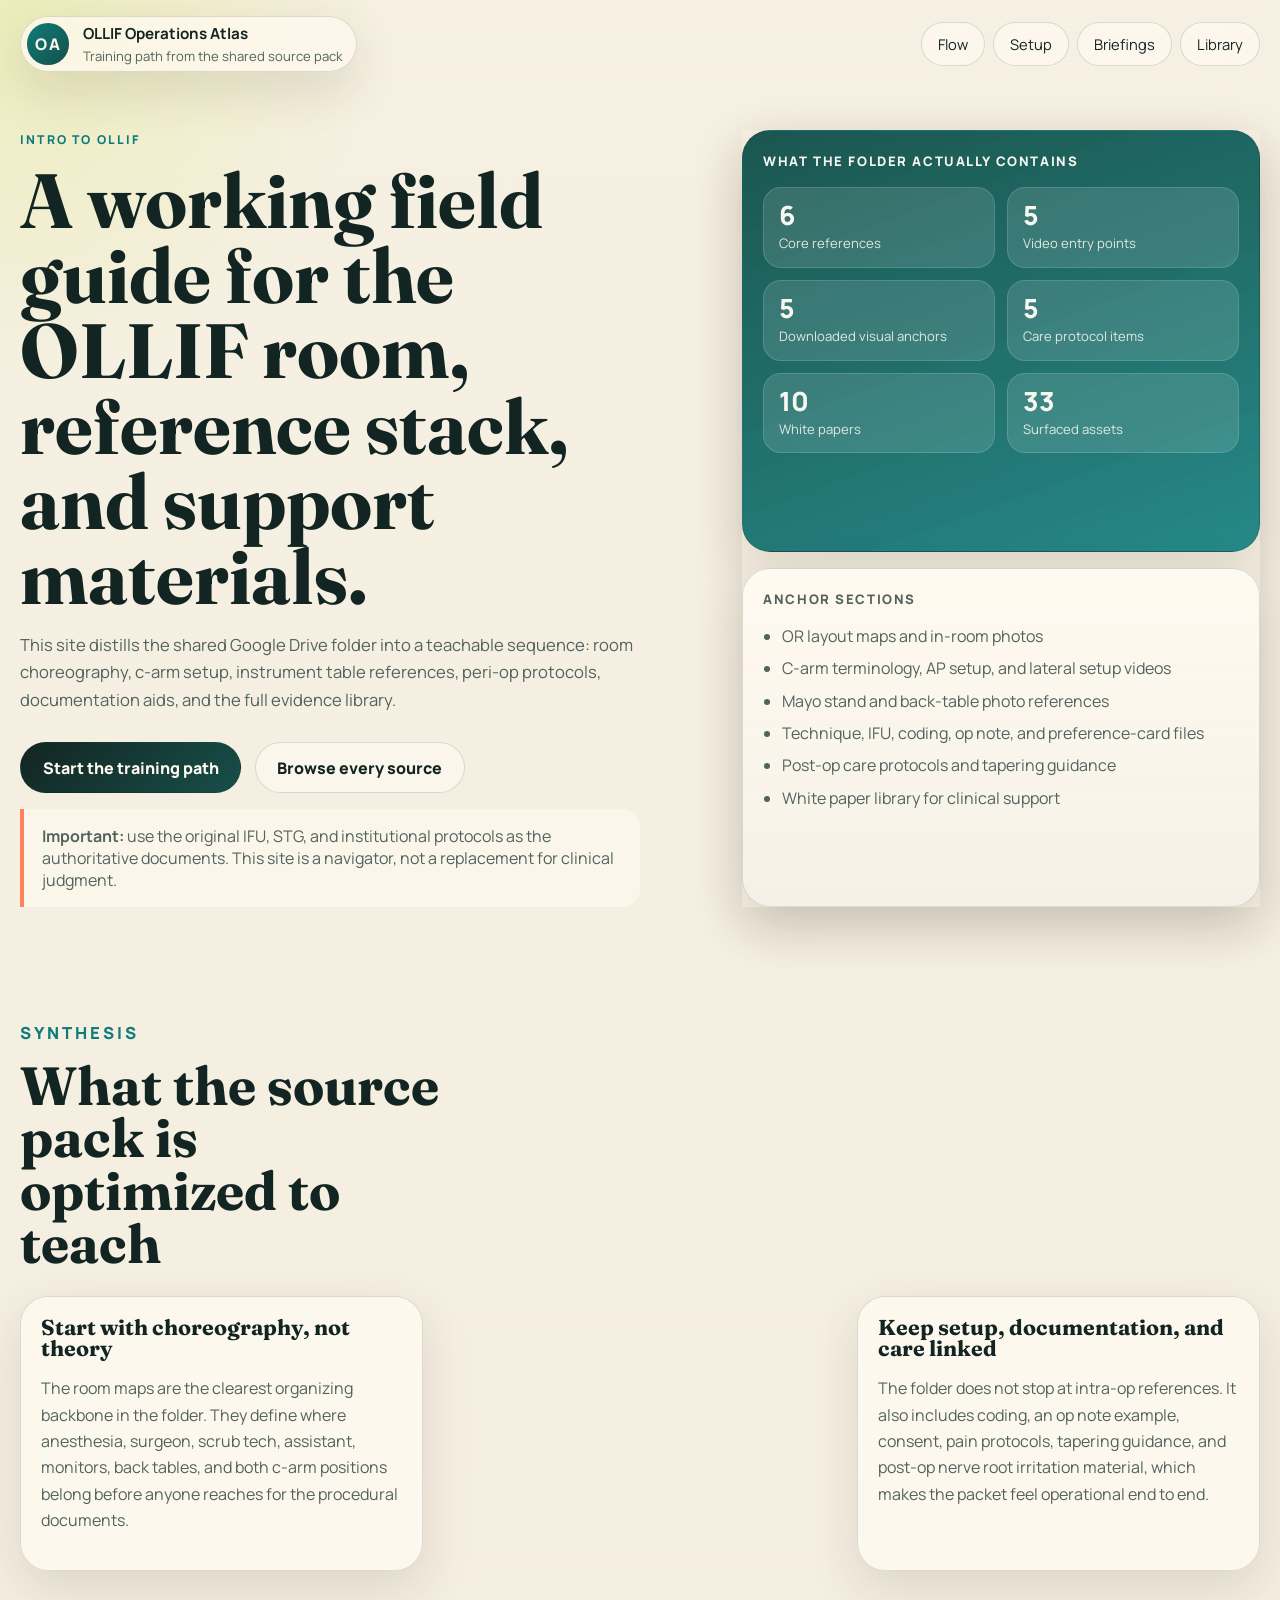
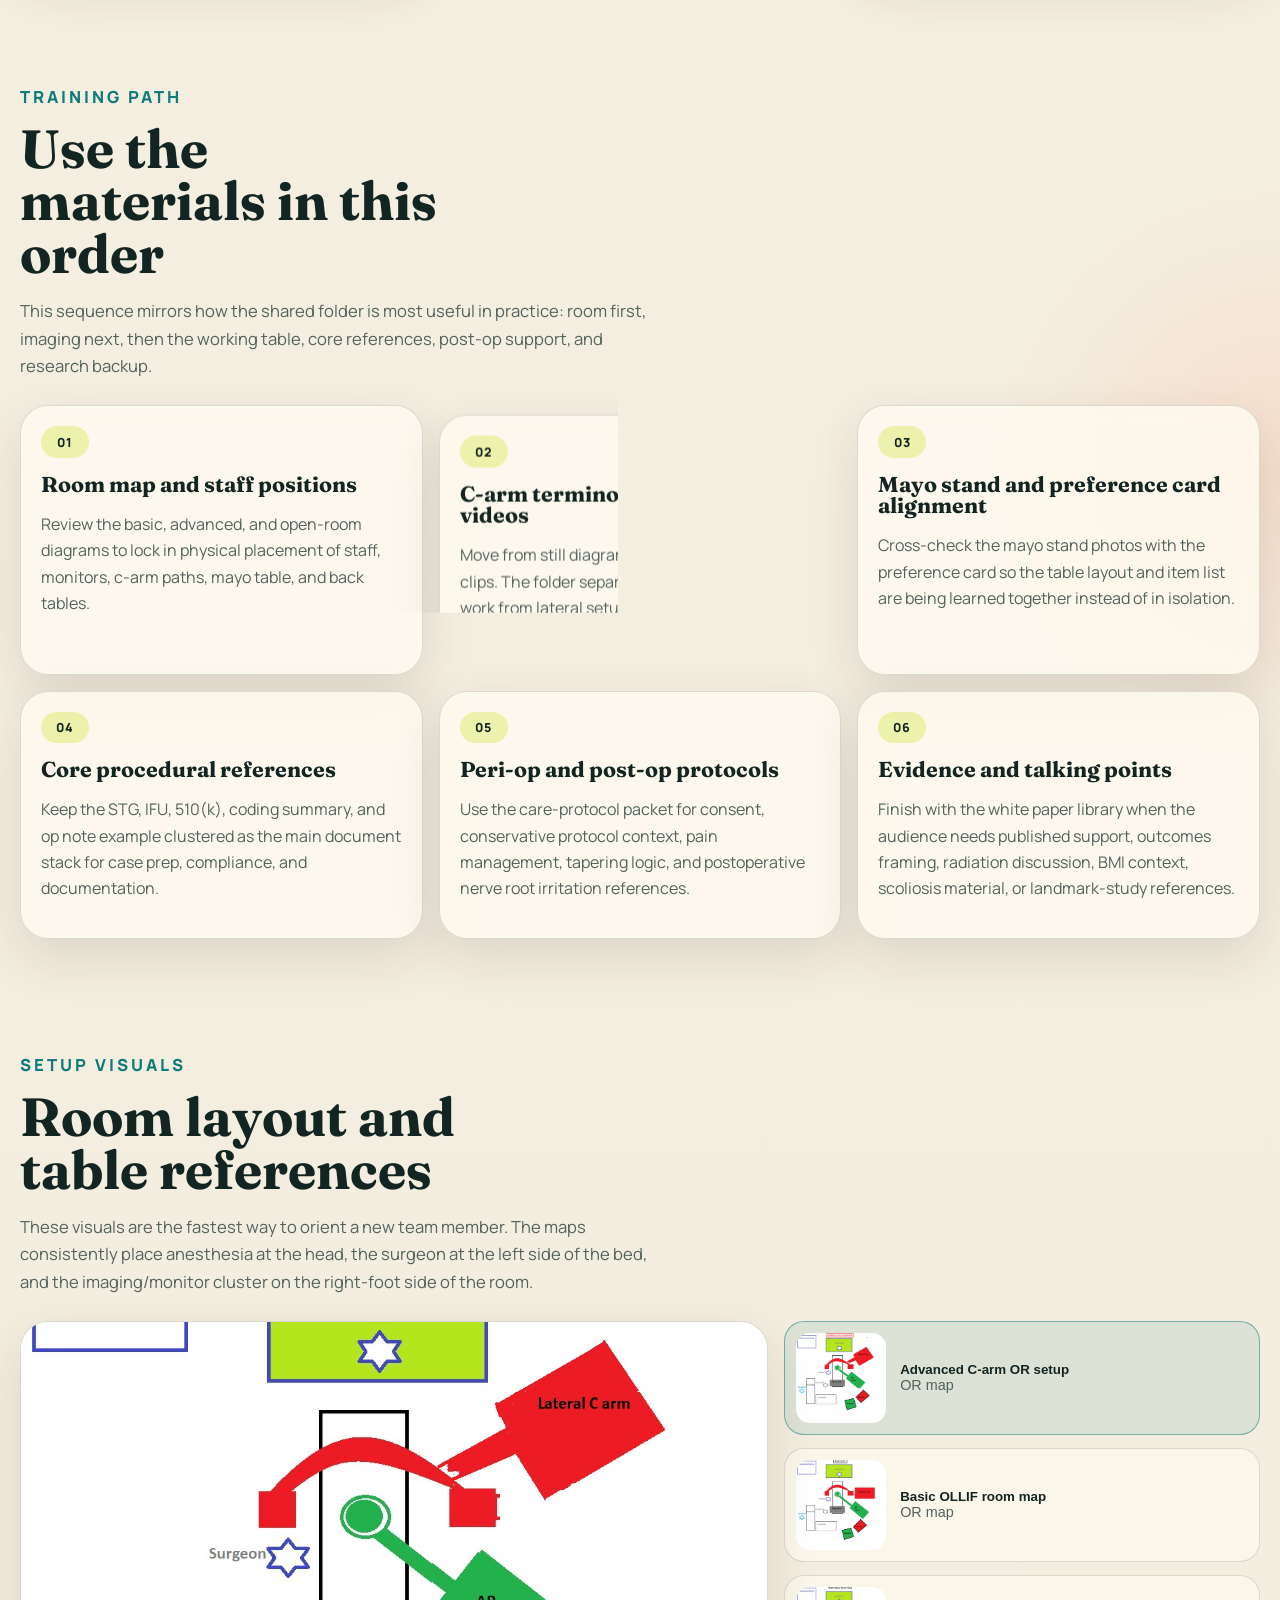
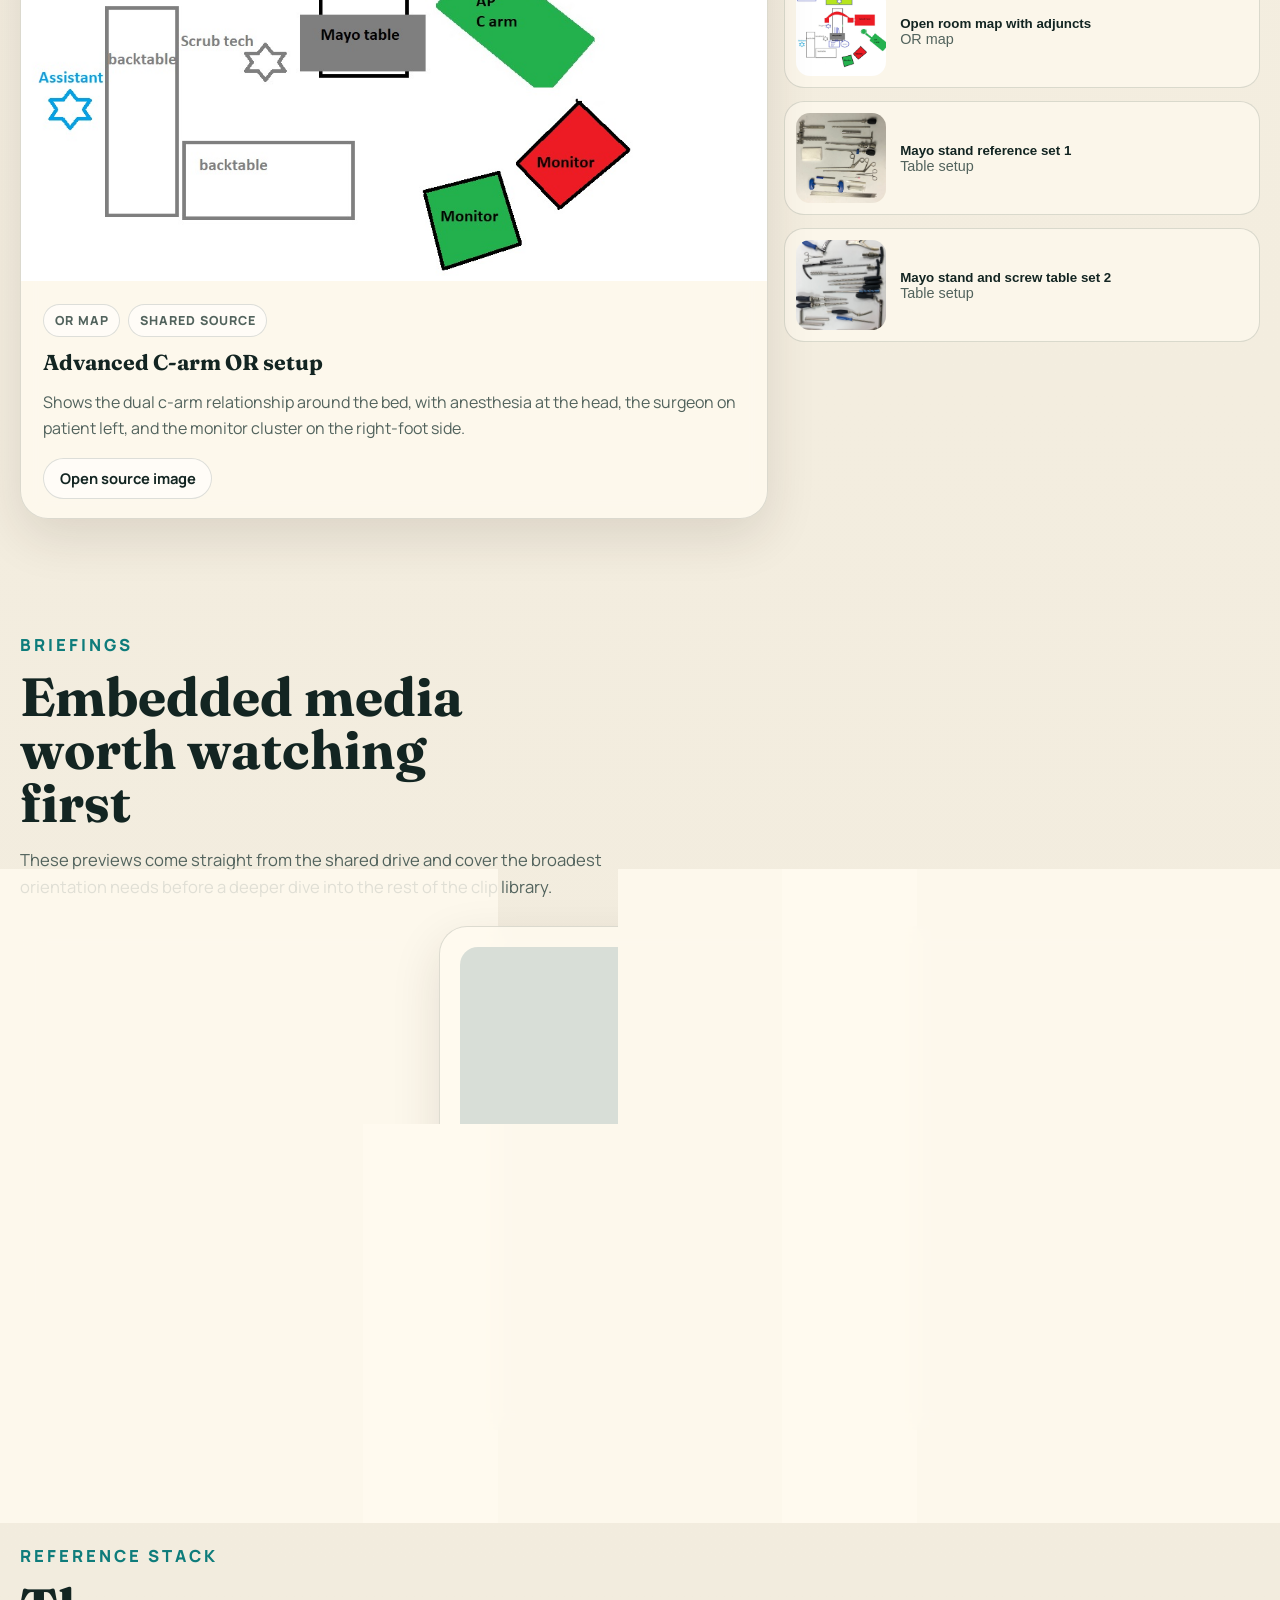
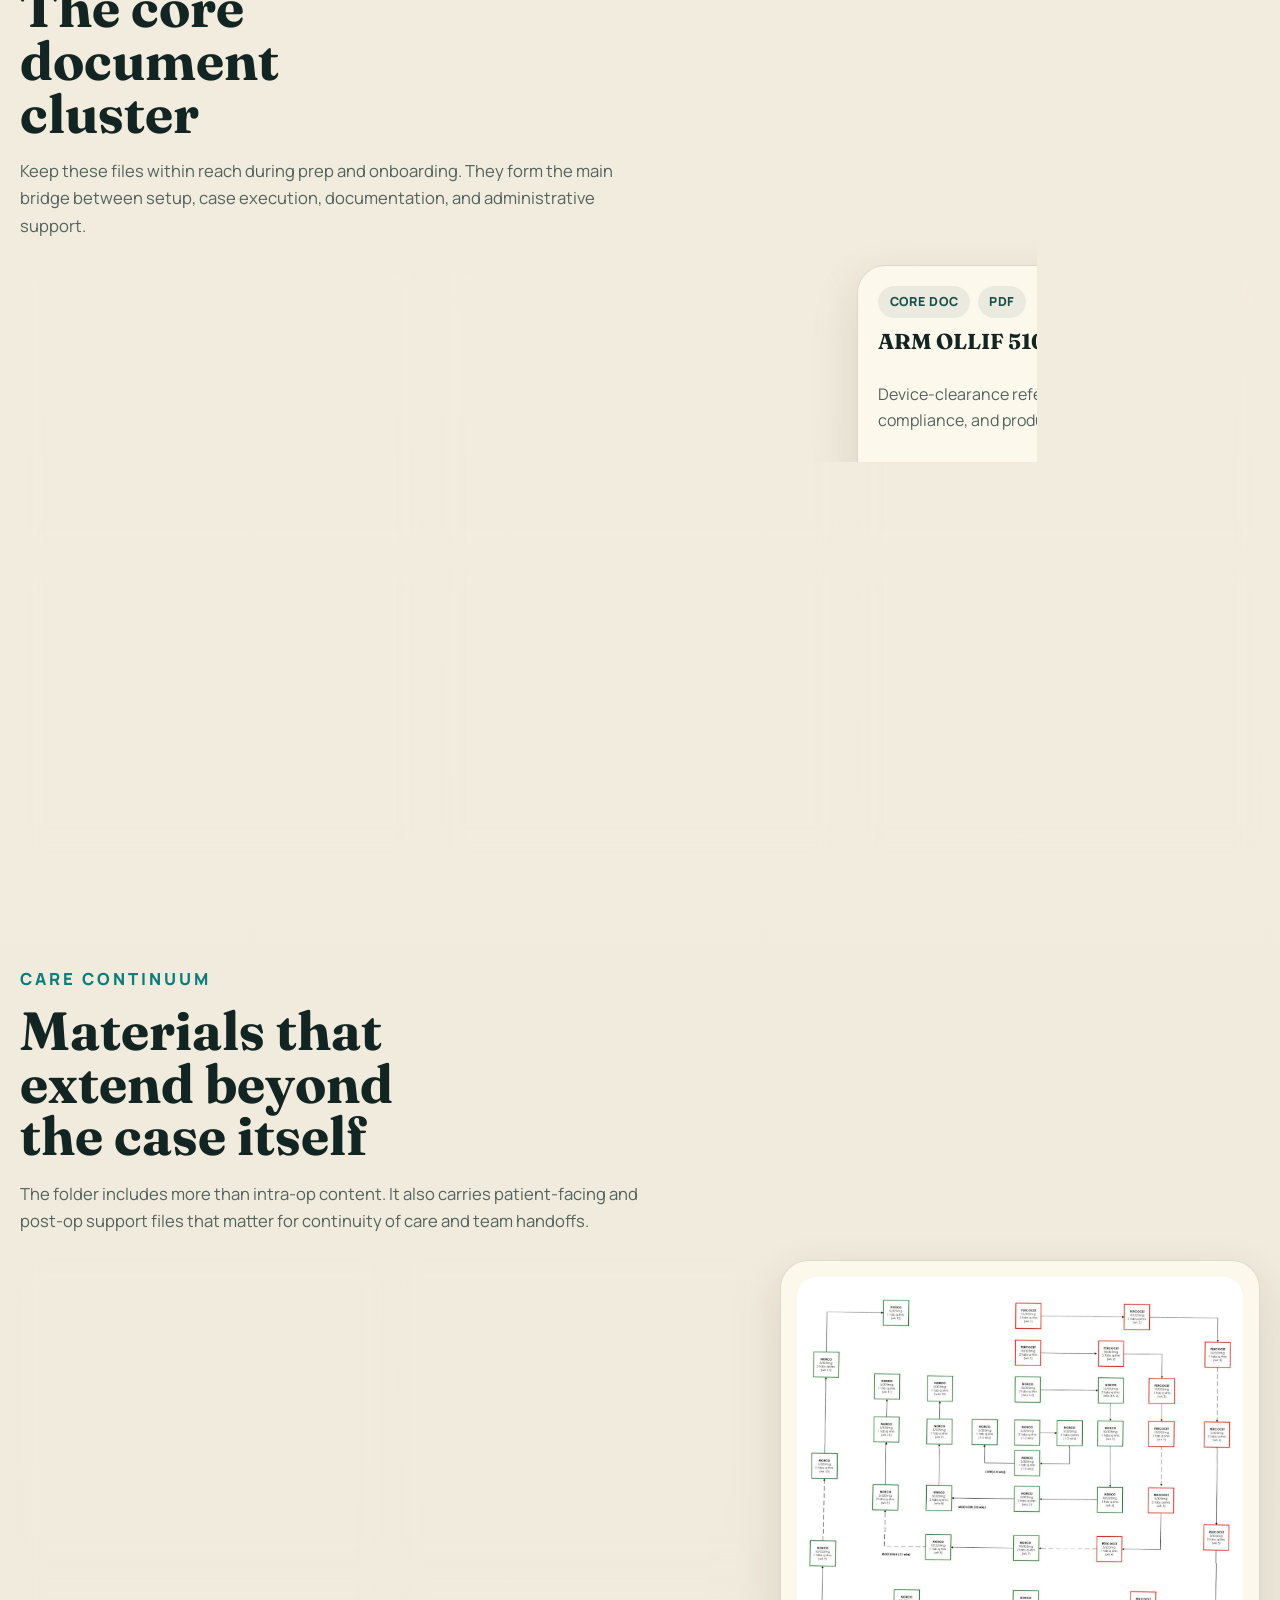
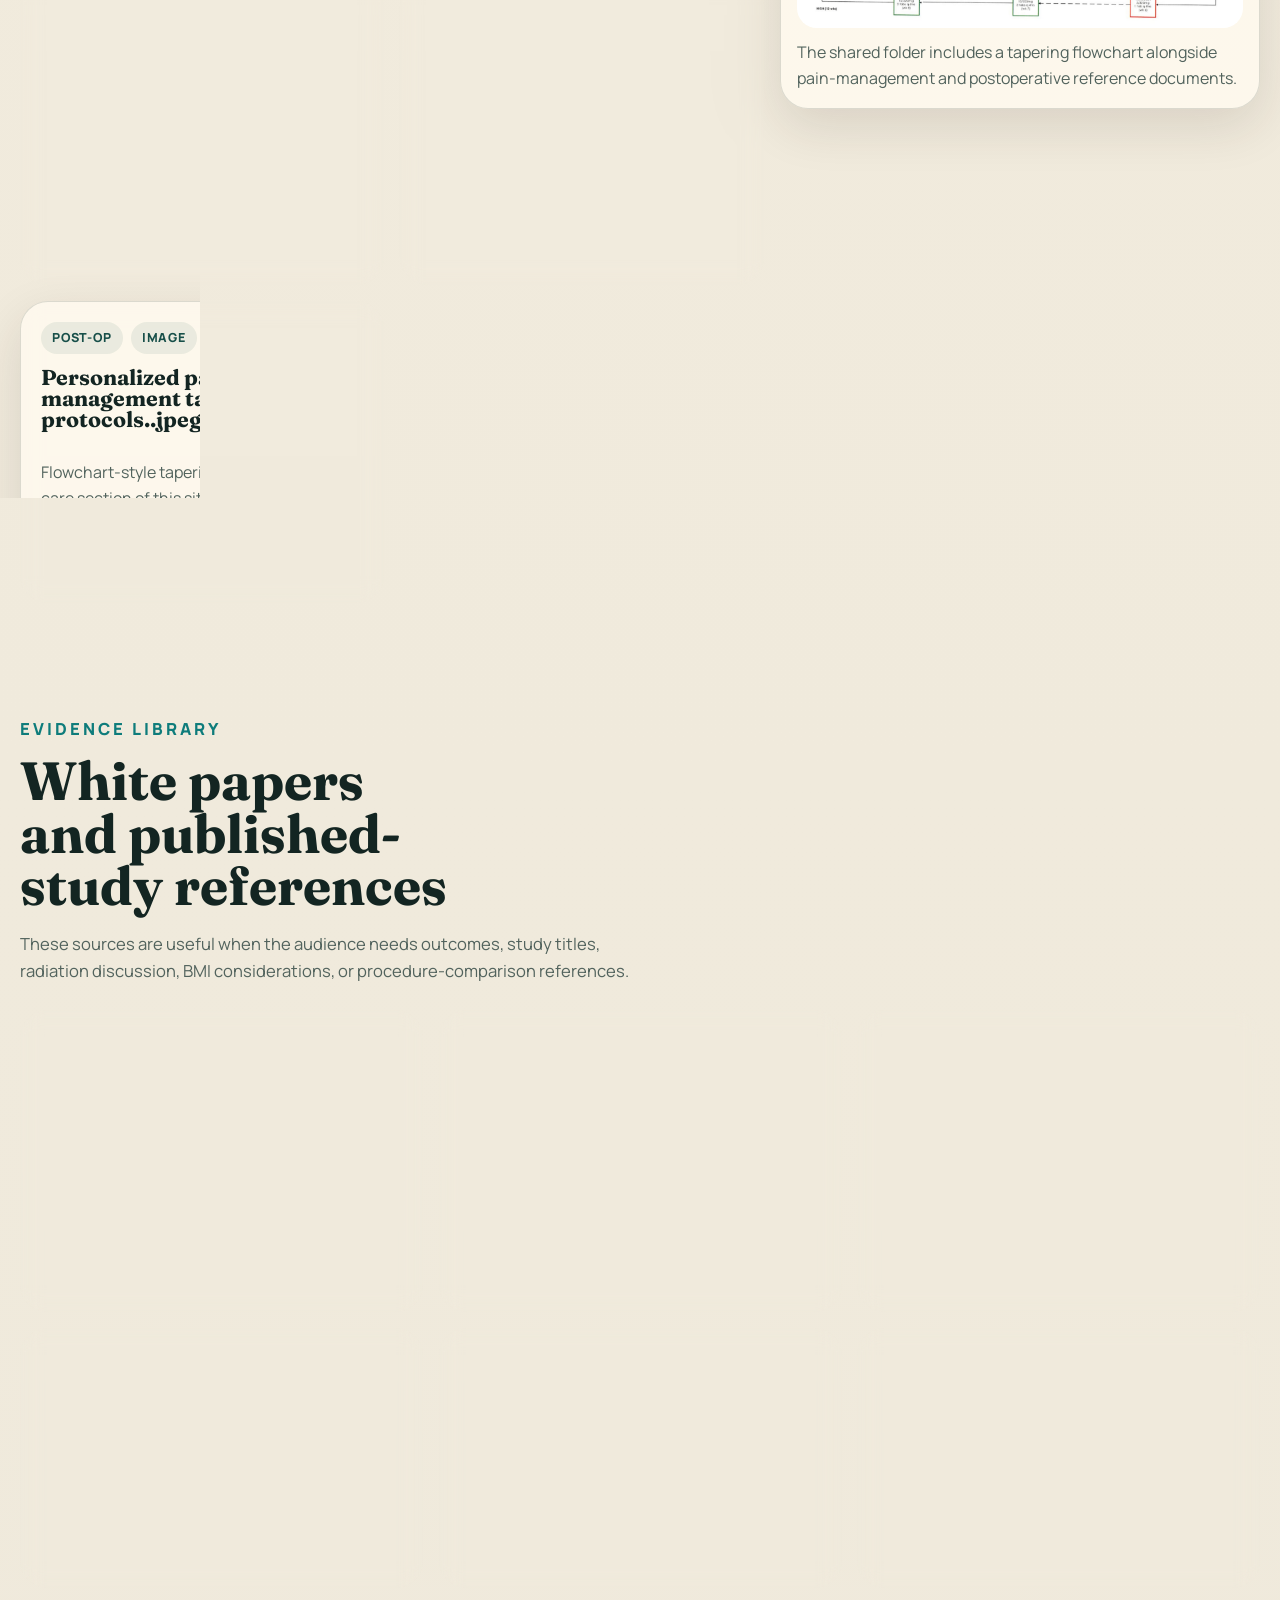
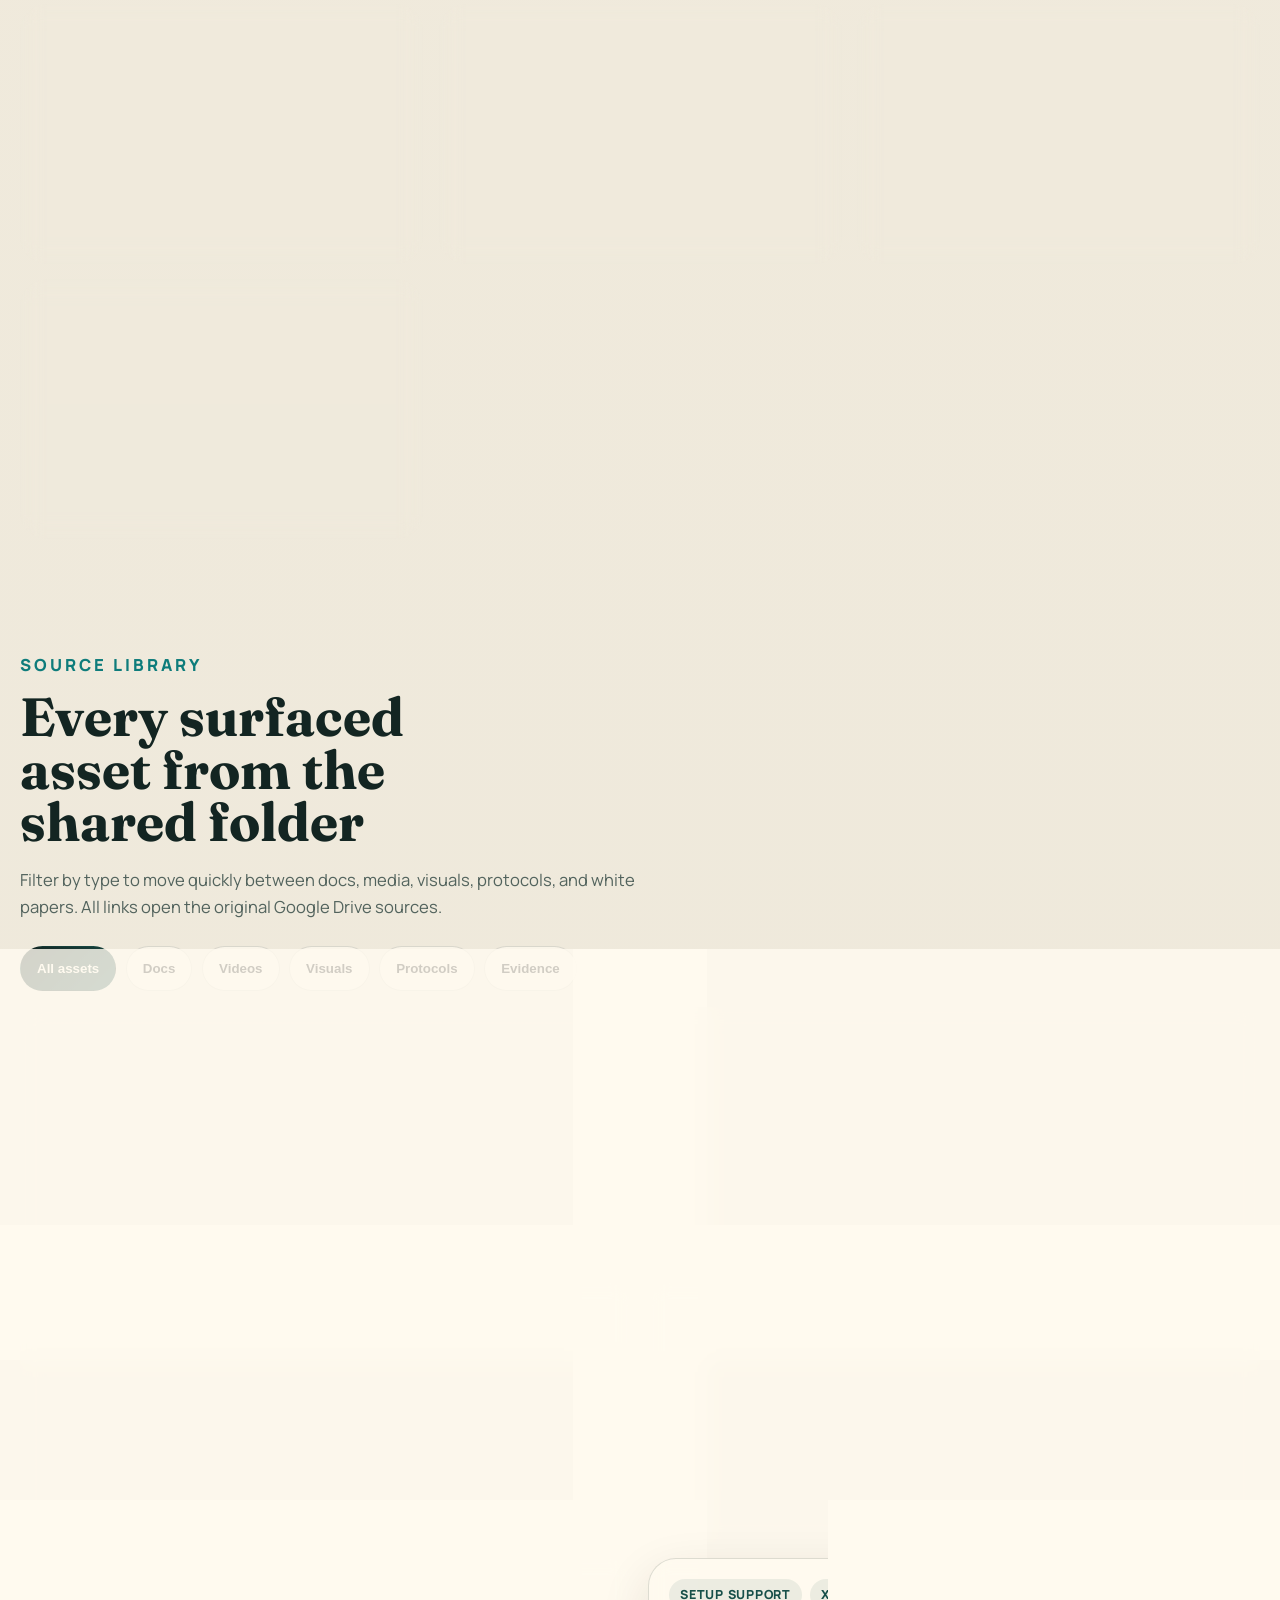
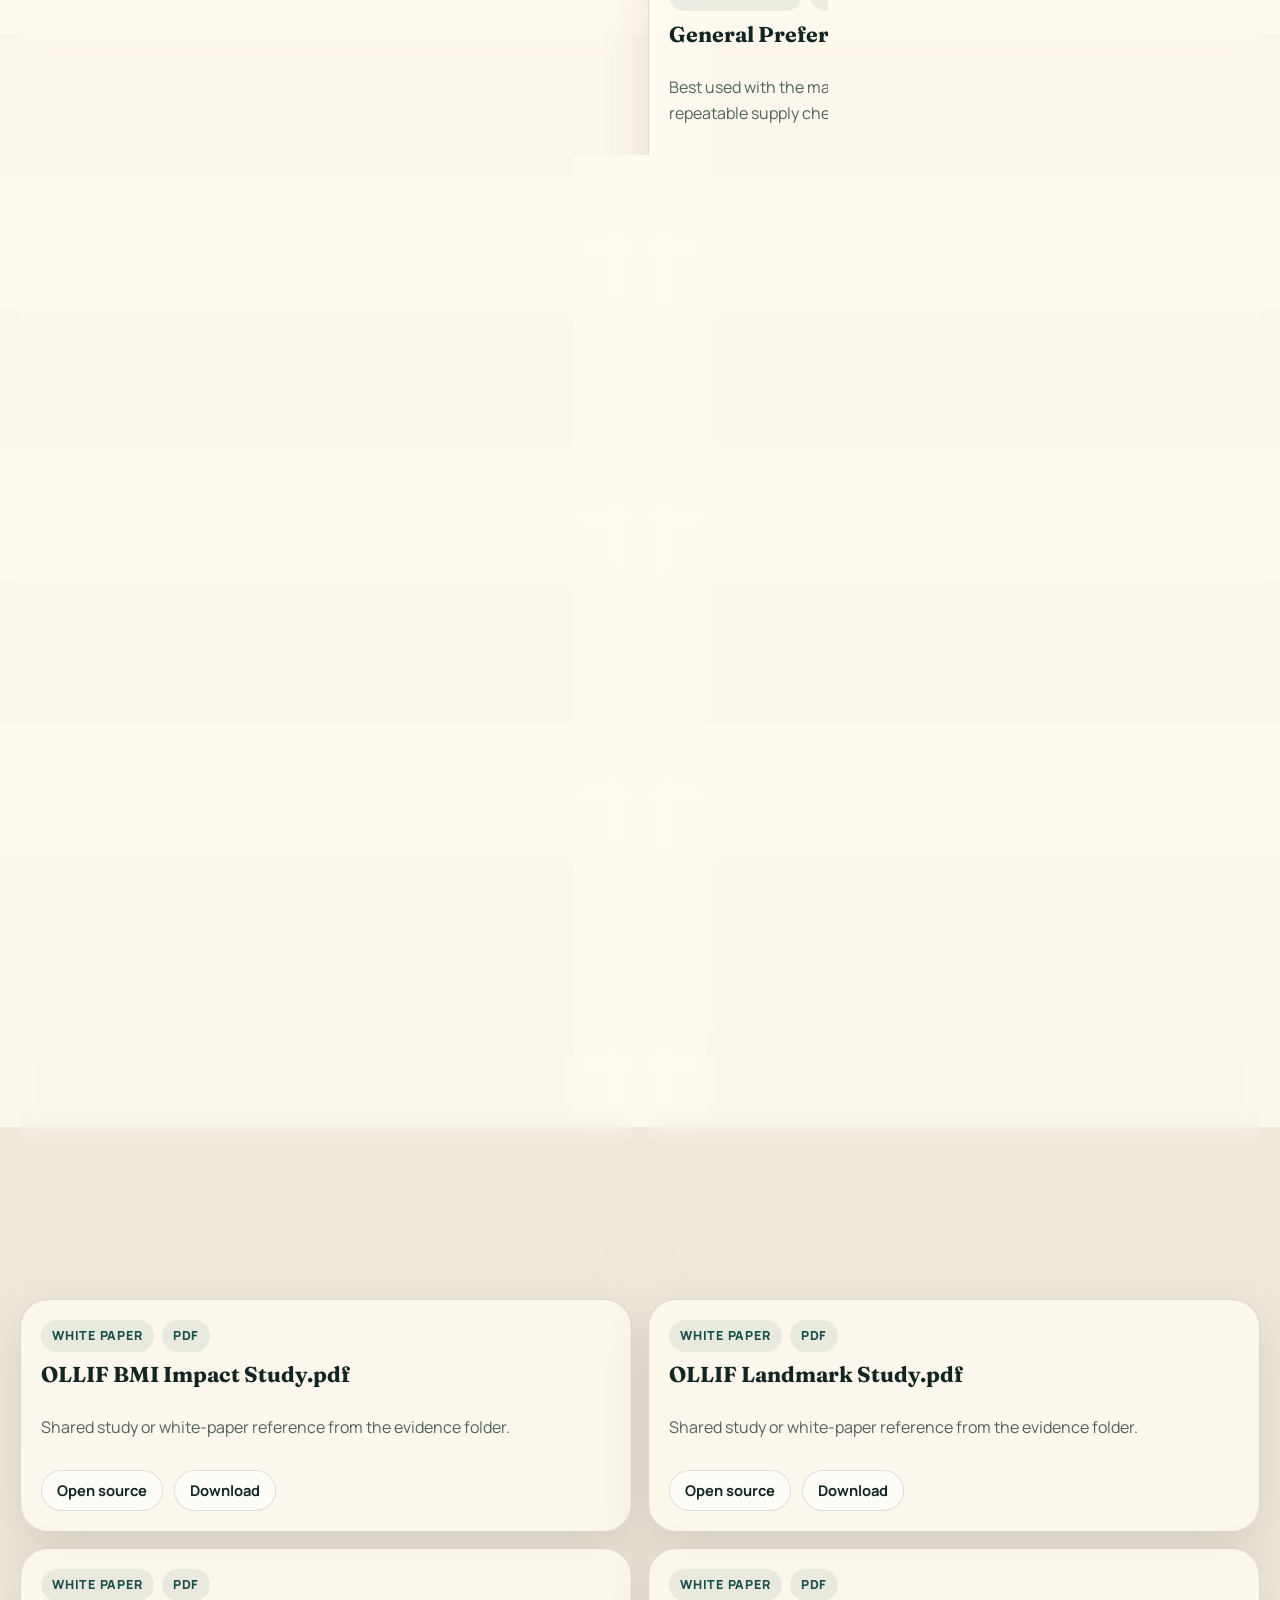
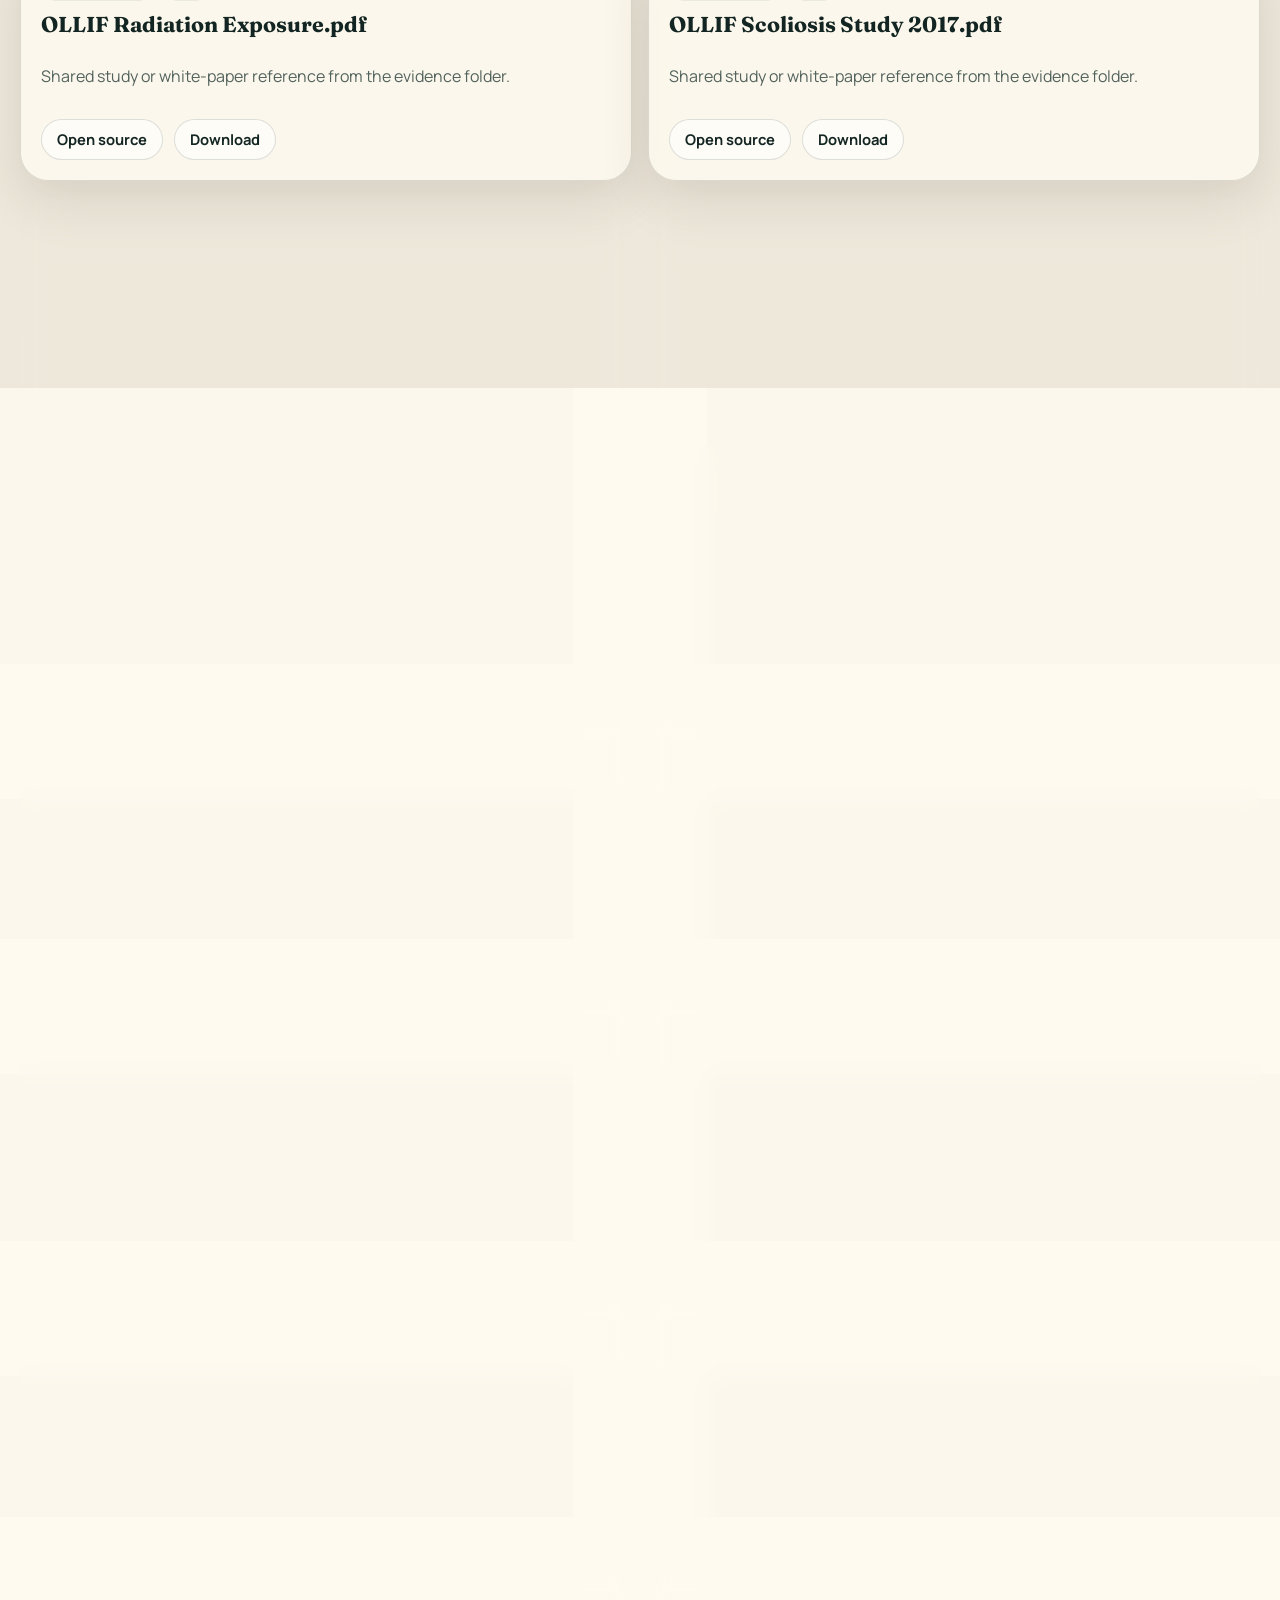
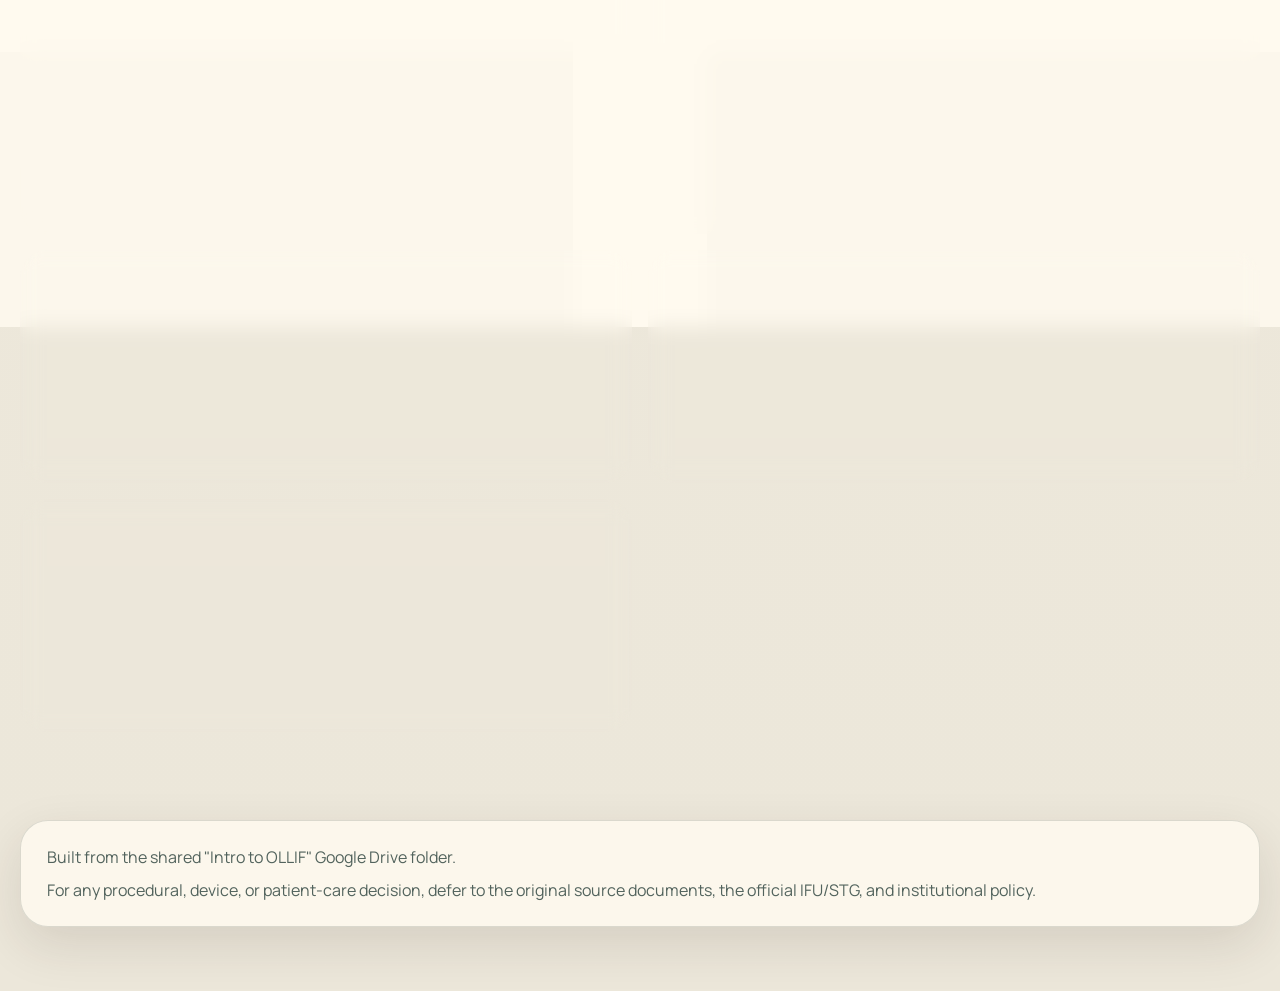
==== commit 6cefa96f: "Add production metadata and site assets" ====
--- a/index.html
+++ b/index.html
@@ -7,6 +7,36 @@
     <meta
       name="description"
       content="A tutorial-style OLLIF operations guide synthesized from the shared procedure folder, including room setup, c-arm media, care protocols, documentation references, and supporting studies."
+    />
+    <meta name="theme-color" content="#174f49" />
+    <meta name="robots" content="index,follow" />
+    <meta name="color-scheme" content="light" />
+    <link rel="canonical" href="https://ksut.github.io/OLLIF-Guide/" />
+    <link rel="icon" href="assets/favicon.svg" type="image/svg+xml" />
+    <link rel="manifest" href="site.webmanifest" />
+
+    <meta property="og:title" content="OLLIF Operations Atlas" />
+    <meta
+      property="og:description"
+      content="A working field guide for the OLLIF room, reference stack, c-arm setup media, care protocols, and supporting evidence."
+    />
+    <meta property="og:type" content="website" />
+    <meta property="og:url" content="https://ksut.github.io/OLLIF-Guide/" />
+    <meta
+      property="og:image"
+      content="https://ksut.github.io/OLLIF-Guide/assets/images/advanced-c-arm-or-setup.jpg"
+    />
+    <meta property="og:image:alt" content="Advanced OLLIF c-arm operating room setup map." />
+
+    <meta name="twitter:card" content="summary_large_image" />
+    <meta name="twitter:title" content="OLLIF Operations Atlas" />
+    <meta
+      name="twitter:description"
+      content="A working field guide for the OLLIF room, reference stack, c-arm setup media, care protocols, and supporting evidence."
+    />
+    <meta
+      name="twitter:image"
+      content="https://ksut.github.io/OLLIF-Guide/assets/images/advanced-c-arm-or-setup.jpg"
     />
     <link rel="preconnect" href="https://fonts.googleapis.com" />
     <link rel="preconnect" href="https://fonts.gstatic.com" crossorigin />
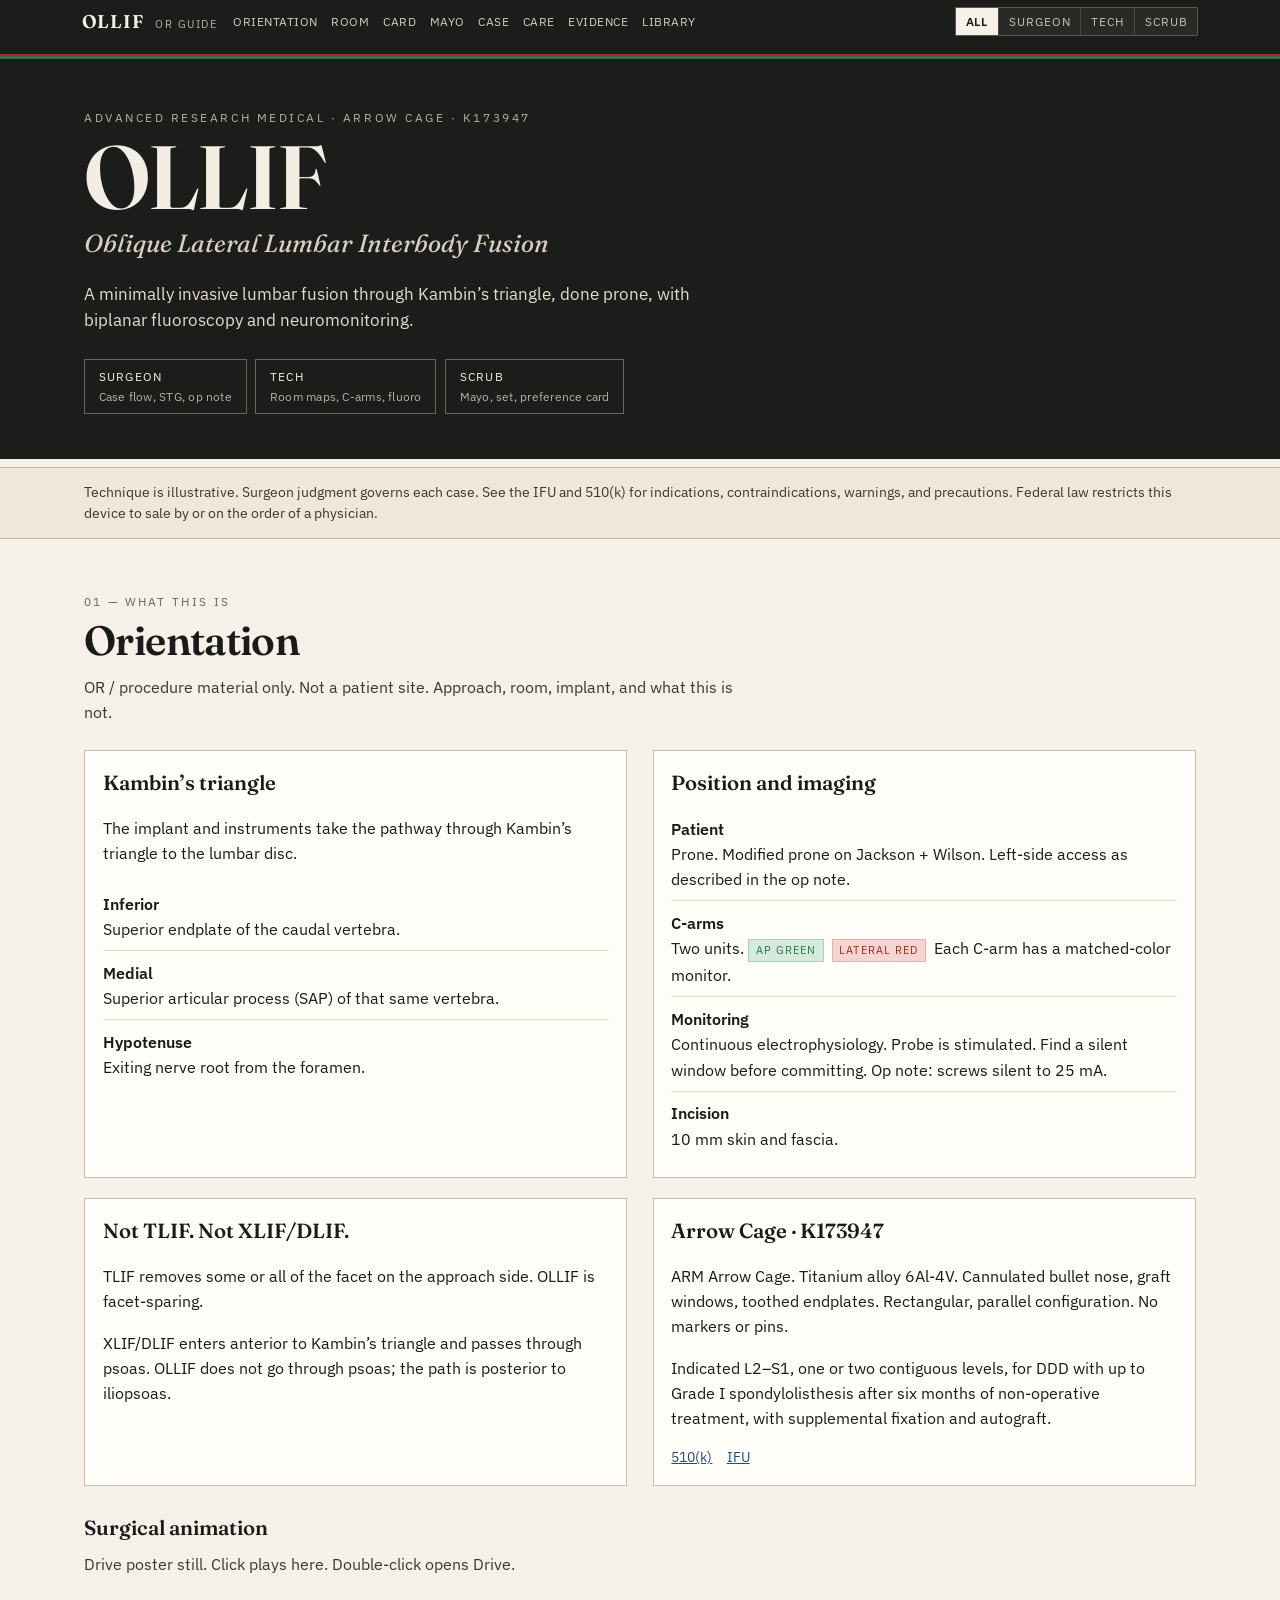
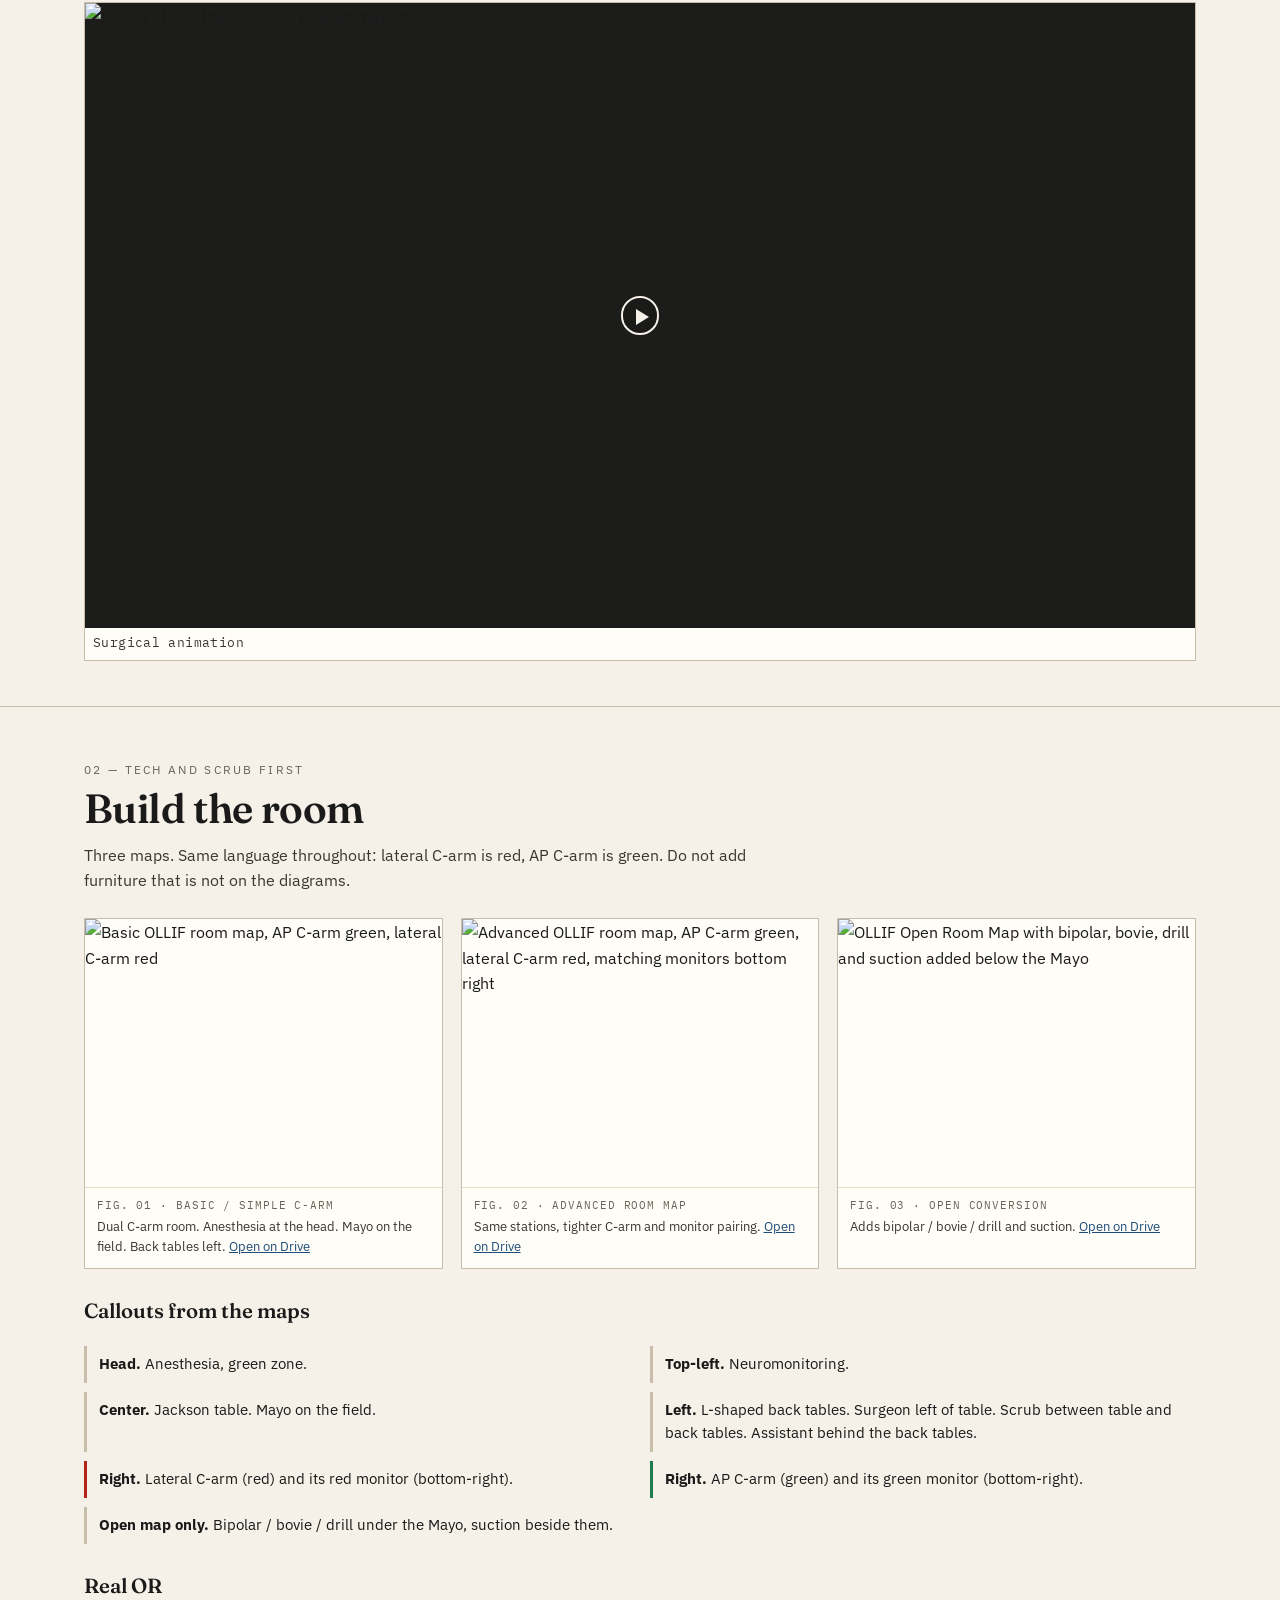
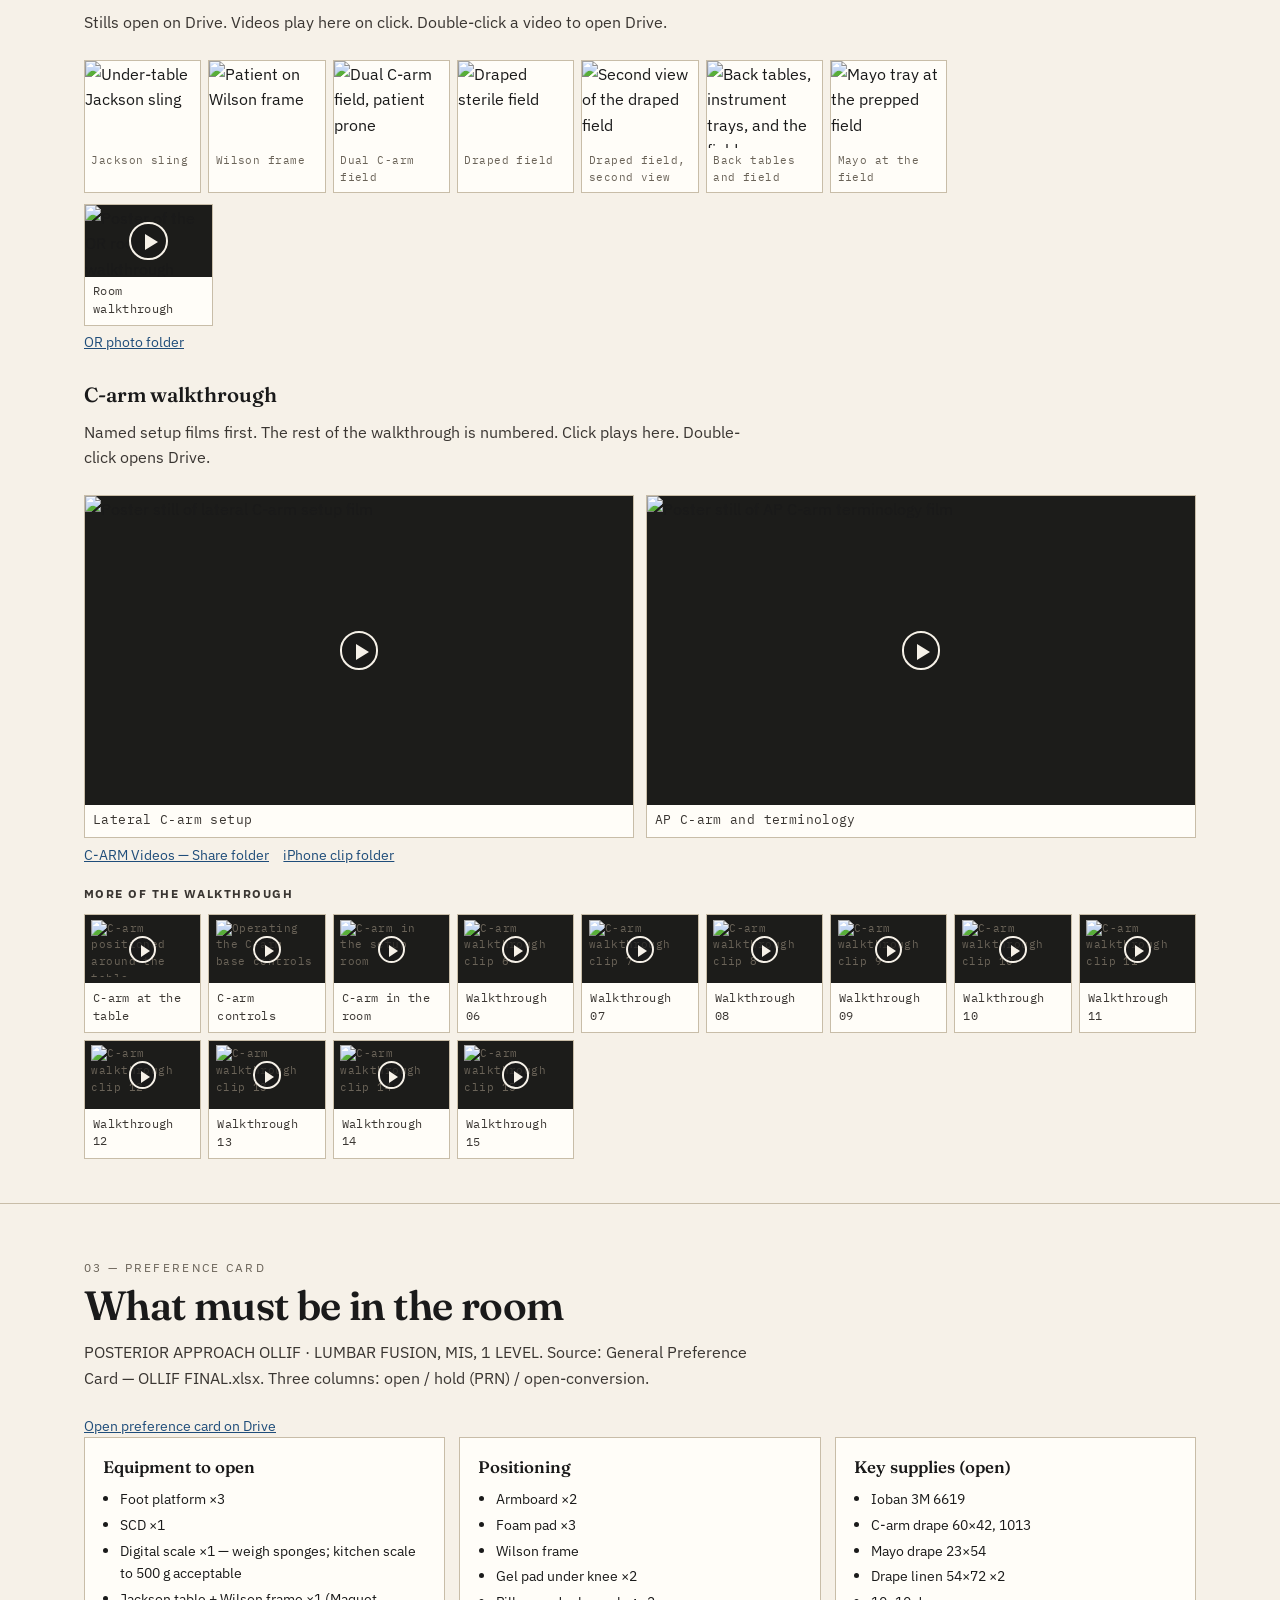
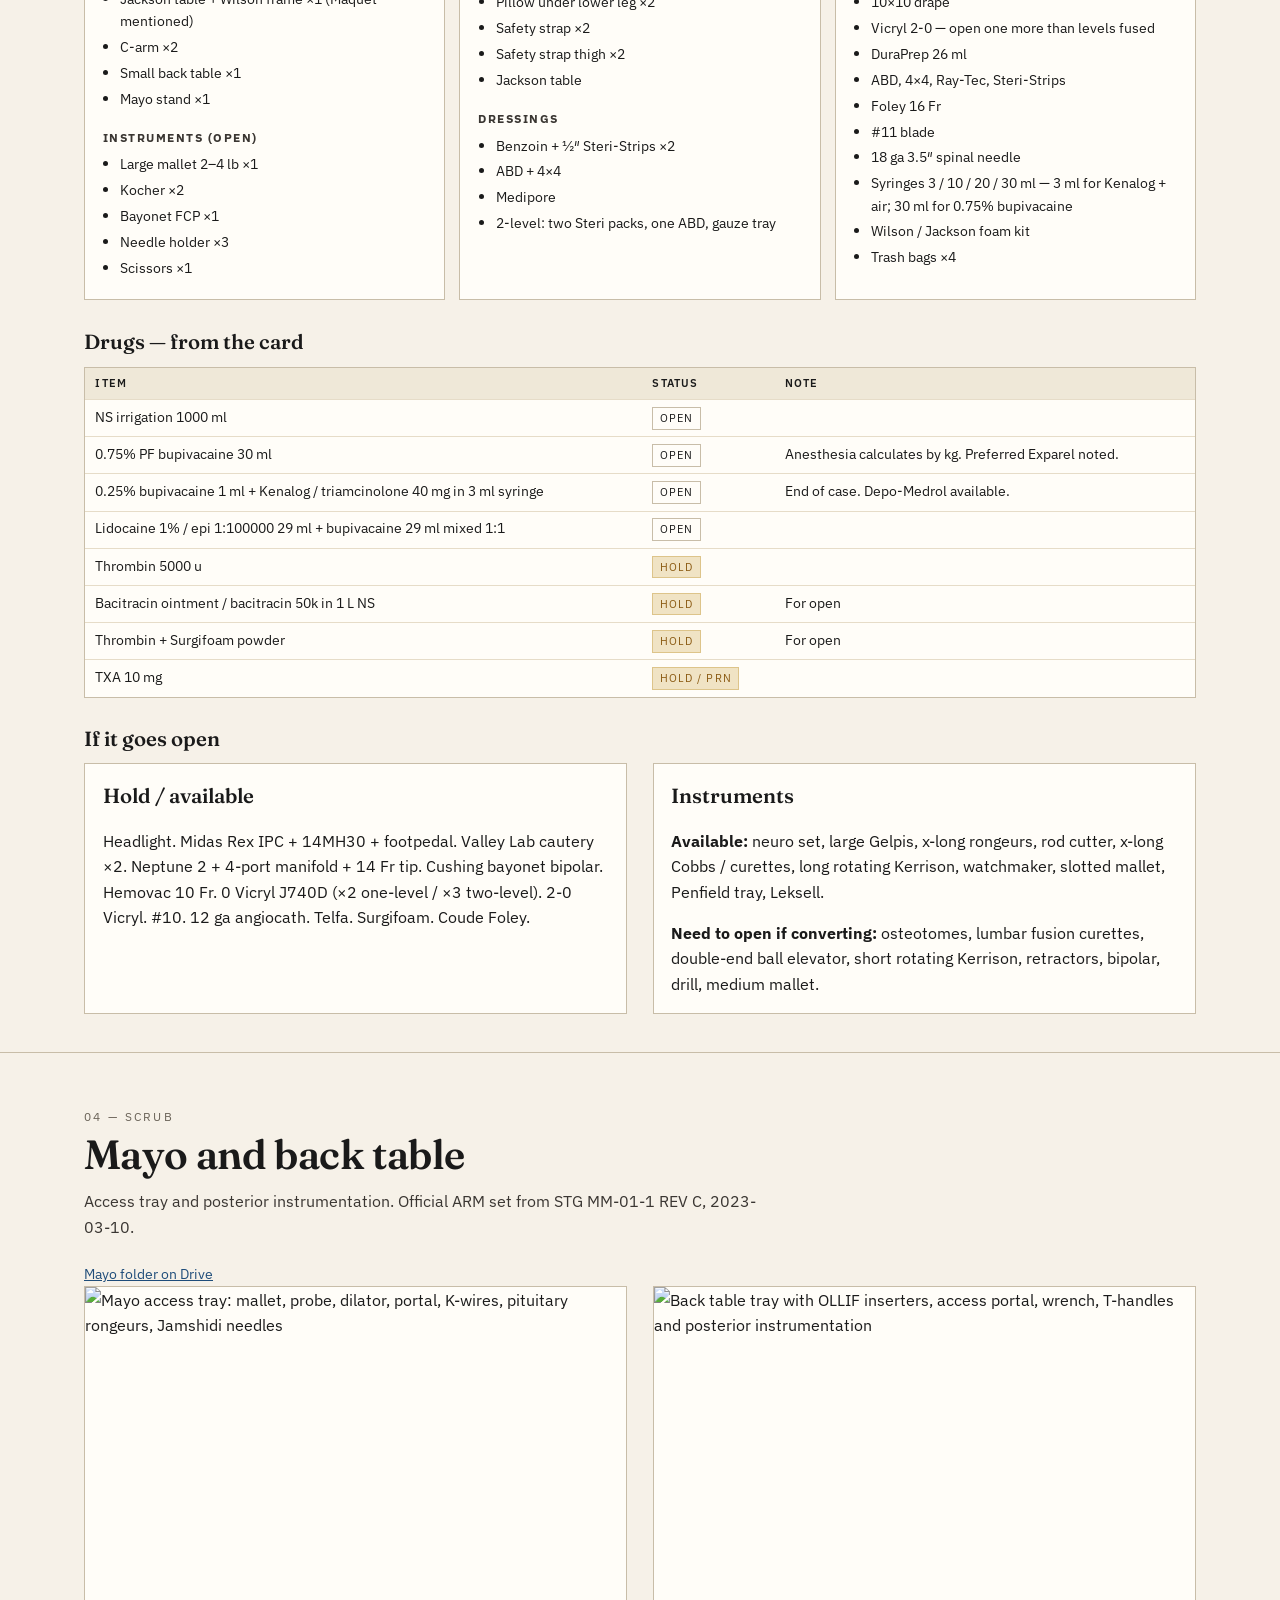
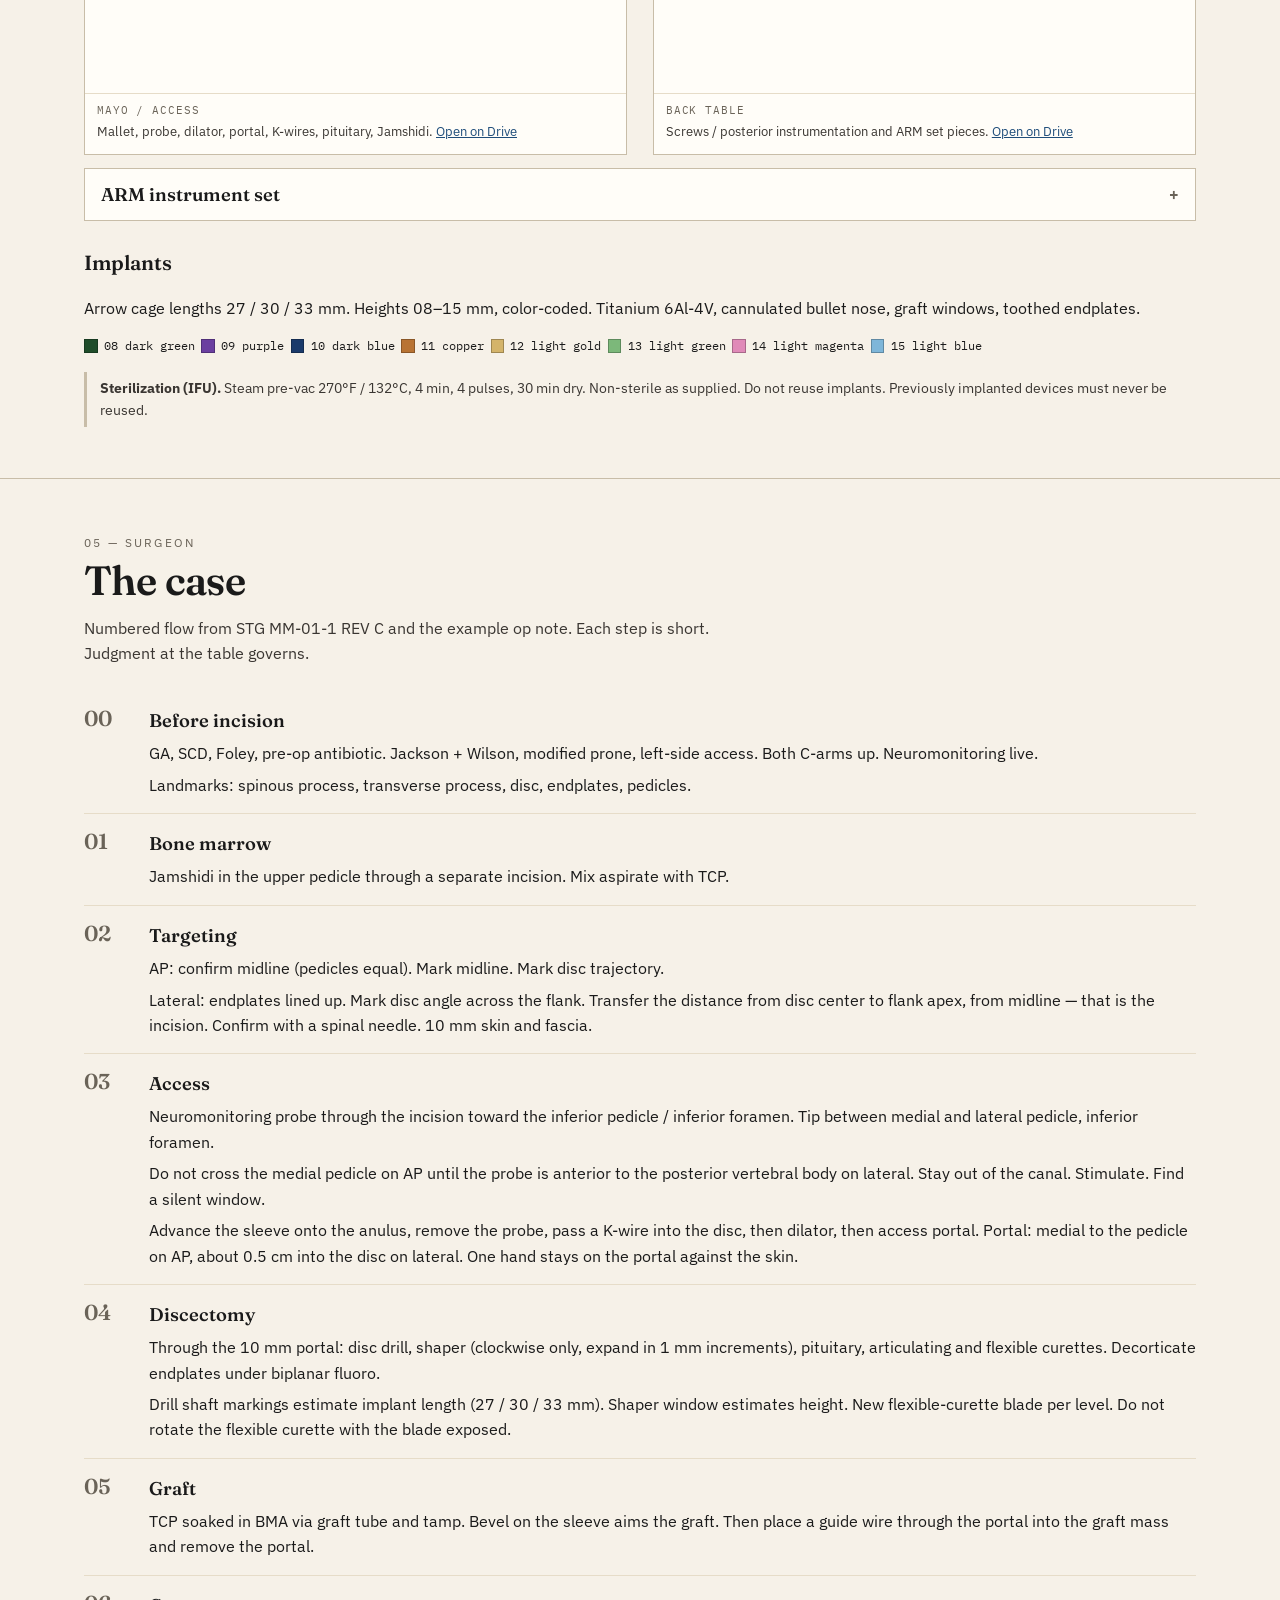
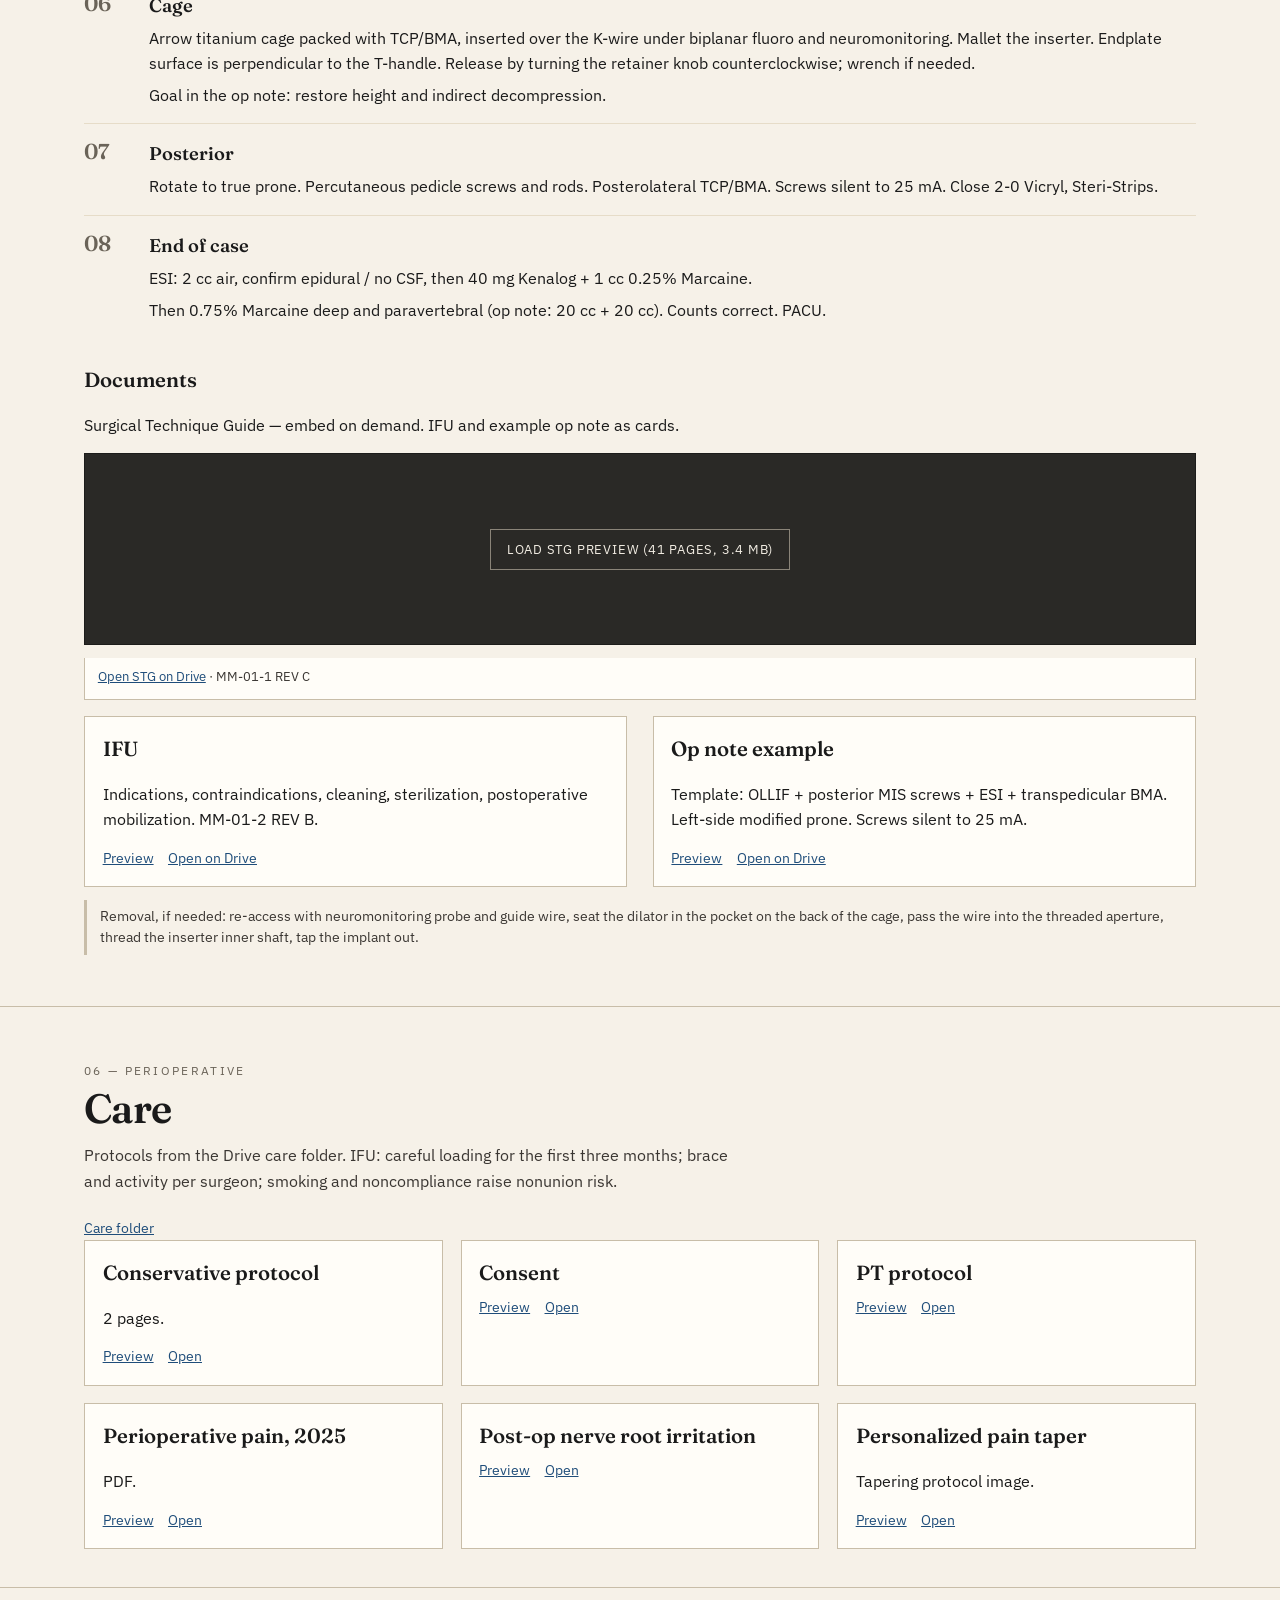
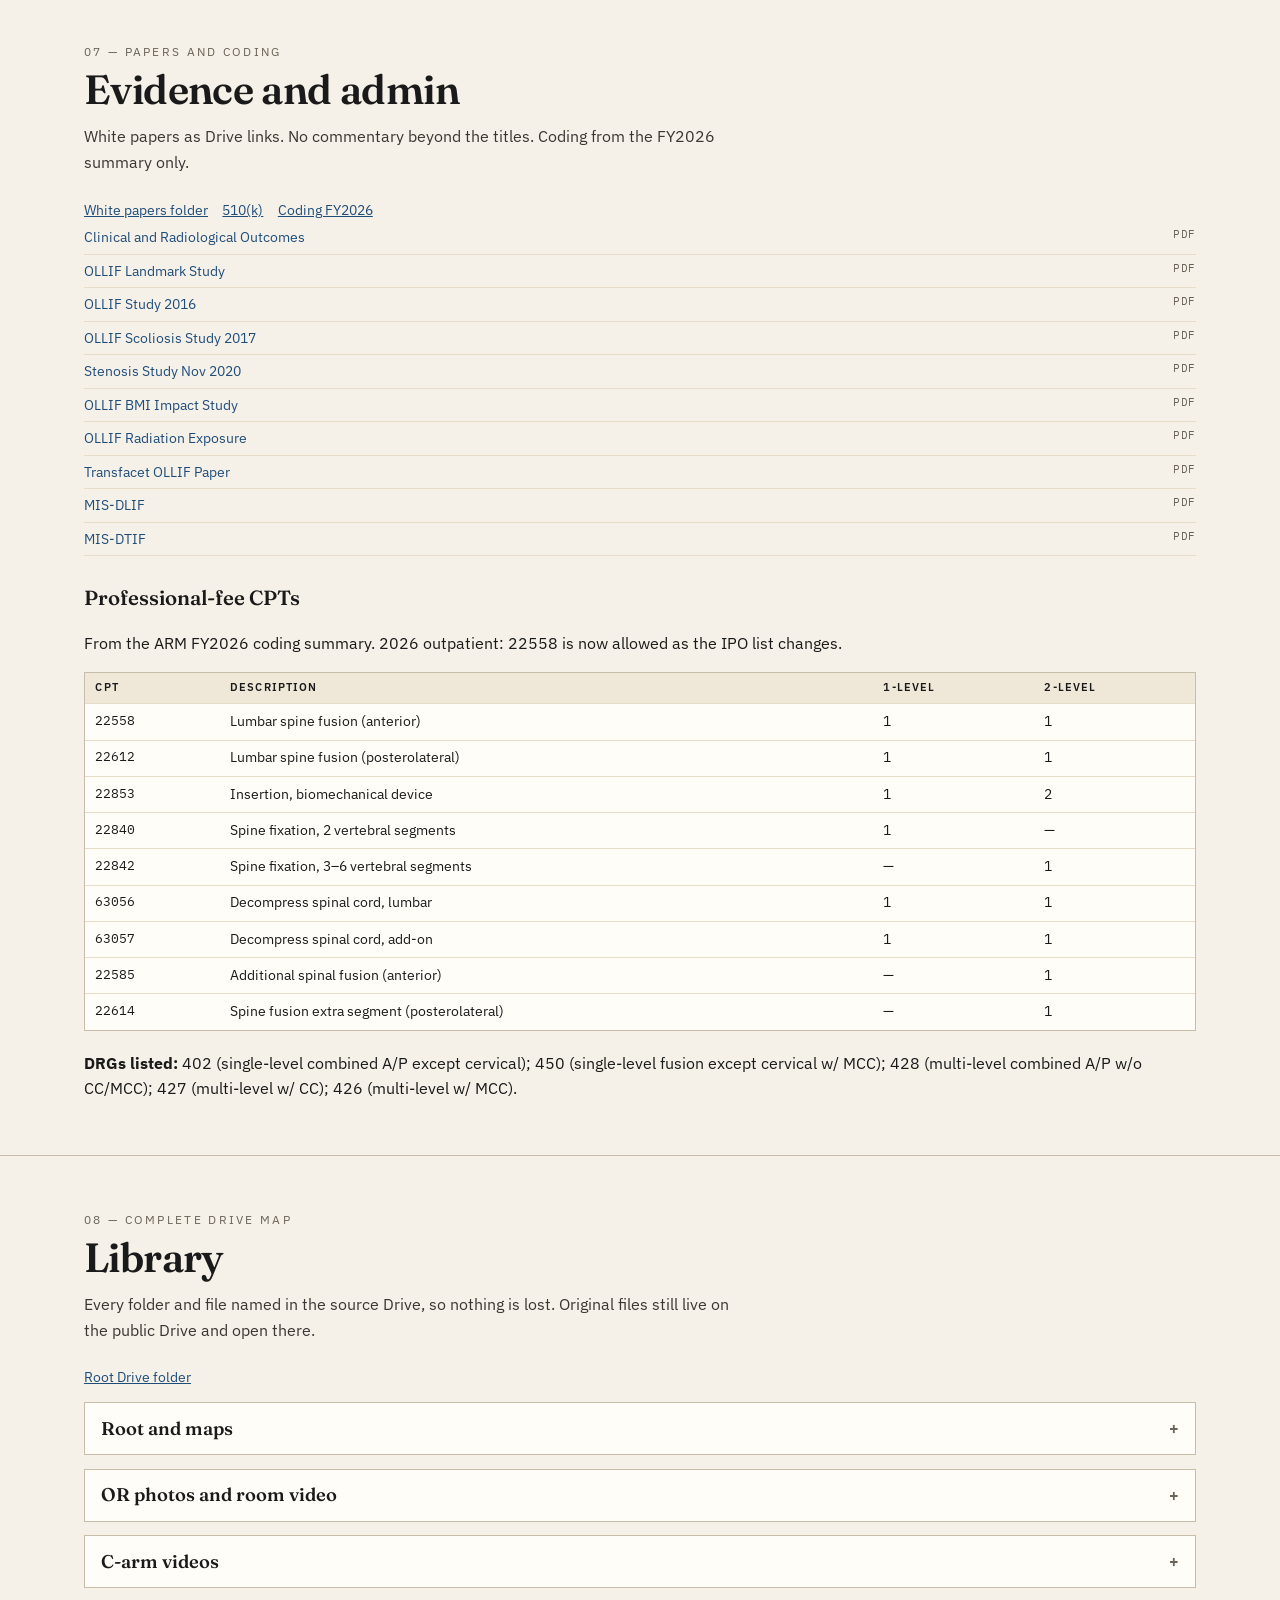
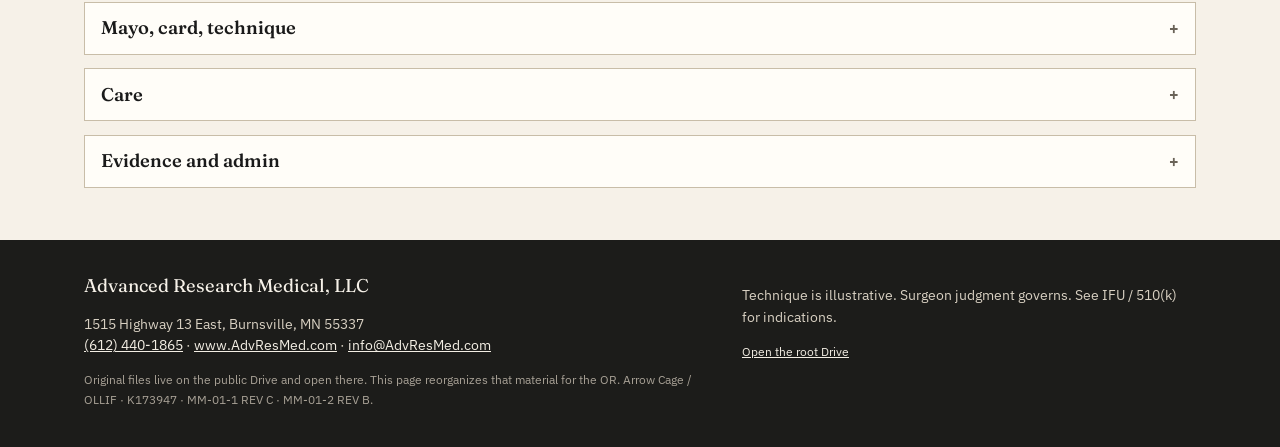
==== commit 9753c196: "Add files via upload" ====
--- a/index.html
+++ b/index.html
@@ -1,305 +1,918 @@
 <!DOCTYPE html>
 <html lang="en">
-  <head>
-    <meta charset="UTF-8" />
-    <meta name="viewport" content="width=device-width, initial-scale=1.0" />
-    <title>OLLIF Operations Atlas</title>
-    <meta
-      name="description"
-      content="A tutorial-style OLLIF operations guide synthesized from the shared procedure folder, including room setup, c-arm media, care protocols, documentation references, and supporting studies."
-    />
-    <meta name="theme-color" content="#174f49" />
-    <meta name="robots" content="index,follow" />
-    <meta name="color-scheme" content="light" />
-    <link rel="canonical" href="https://ksut.github.io/OLLIF-Guide/" />
-    <link rel="icon" href="assets/favicon.svg" type="image/svg+xml" />
-    <link rel="manifest" href="site.webmanifest" />
-
-    <meta property="og:title" content="OLLIF Operations Atlas" />
-    <meta
-      property="og:description"
-      content="A working field guide for the OLLIF room, reference stack, c-arm setup media, care protocols, and supporting evidence."
-    />
-    <meta property="og:type" content="website" />
-    <meta property="og:url" content="https://ksut.github.io/OLLIF-Guide/" />
-    <meta
-      property="og:image"
-      content="https://ksut.github.io/OLLIF-Guide/assets/images/advanced-c-arm-or-setup.jpg"
-    />
-    <meta property="og:image:alt" content="Advanced OLLIF c-arm operating room setup map." />
-
-    <meta name="twitter:card" content="summary_large_image" />
-    <meta name="twitter:title" content="OLLIF Operations Atlas" />
-    <meta
-      name="twitter:description"
-      content="A working field guide for the OLLIF room, reference stack, c-arm setup media, care protocols, and supporting evidence."
-    />
-    <meta
-      name="twitter:image"
-      content="https://ksut.github.io/OLLIF-Guide/assets/images/advanced-c-arm-or-setup.jpg"
-    />
-    <link rel="preconnect" href="https://fonts.googleapis.com" />
-    <link rel="preconnect" href="https://fonts.gstatic.com" crossorigin />
-    <link
-      href="https://fonts.googleapis.com/css2?family=Fraunces:opsz,wght@9..144,500;9..144,700&family=Manrope:wght@400;500;600;700;800&display=swap"
-      rel="stylesheet"
-    />
-    <link rel="stylesheet" href="styles.css" />
-  </head>
-  <body>
-    <div class="page-shell">
-      <header class="topbar">
-        <a class="brand" href="#top">
-          <span class="brand-mark">OA</span>
-          <span class="brand-copy">
-            <strong>OLLIF Operations Atlas</strong>
-            <span>Training path from the shared source pack</span>
-          </span>
-        </a>
-        <nav class="topnav" aria-label="Primary">
-          <a href="#flow">Flow</a>
-          <a href="#setup">Setup</a>
-          <a href="#briefings">Briefings</a>
-          <a href="#library">Library</a>
-        </nav>
-      </header>
-
-      <main id="top">
-        <section class="hero section">
-          <div class="hero-copy">
-            <p class="eyebrow">Intro to OLLIF</p>
-            <h1>A working field guide for the OLLIF room, reference stack, and support materials.</h1>
-            <p class="hero-lead">
-              This site distills the shared Google Drive folder into a teachable sequence: room choreography,
-              c-arm setup, instrument table references, peri-op protocols, documentation aids, and the full
-              evidence library.
+<head>
+  <meta charset="utf-8">
+  <meta name="viewport" content="width=device-width, initial-scale=1">
+  <title>OLLIF — Oblique Lateral Lumbar Interbody Fusion · ARM</title>
+  <meta name="description" content="OR / procedure site for OLLIF: room maps, preference card, ARM instrument set, surgical flow, and the public Drive library. For surgeon, tech, and scrub.">
+  <link rel="preconnect" href="https://fonts.googleapis.com">
+  <link rel="preconnect" href="https://fonts.gstatic.com" crossorigin>
+  <link href="https://fonts.googleapis.com/css2?family=Fraunces:ital,opsz,wght@0,9..144,420;0,9..144,580;0,9..144,620;1,9..144,420&family=IBM+Plex+Mono:wght@400;500&family=IBM+Plex+Sans:ital,wght@0,400;0,500;0,600;1,400&display=swap" rel="stylesheet">
+  <link rel="stylesheet" href="styles.css">
+</head>
+<body>
+  <a class="skip" href="#main">Skip to content</a>
+
+  <nav class="site-nav" aria-label="Primary">
+    <div class="nav-inner">
+      <a class="nav-brand" href="#top">OLLIF <span>OR guide</span></a>
+      <button class="nav-toggle" type="button" aria-expanded="false" aria-controls="nav-links">Menu</button>
+      <ul class="nav-links" id="nav-links">
+        <li><a href="#orientation">Orientation</a></li>
+        <li><a href="#room">Room</a></li>
+        <li><a href="#card">Card</a></li>
+        <li><a href="#mayo">Mayo</a></li>
+        <li><a href="#case">Case</a></li>
+        <li><a href="#care">Care</a></li>
+        <li><a href="#evidence">Evidence</a></li>
+        <li><a href="#library">Library</a></li>
+      </ul>
+      <div class="role-switch" role="group" aria-label="Filter by role">
+        <button type="button" data-filter="all" aria-pressed="true">All</button>
+        <button type="button" data-filter="surgeon" aria-pressed="false">Surgeon</button>
+        <button type="button" data-filter="tech" aria-pressed="false">Tech</button>
+        <button type="button" data-filter="scrub" aria-pressed="false">Scrub</button>
+      </div>
+    </div>
+  </nav>
+
+  <header class="hero" id="top">
+    <div class="wrap">
+      <p class="kicker">Advanced Research Medical · Arrow Cage · K173947</p>
+      <h1>OLLIF</h1>
+      <p class="sub">Oblique Lateral Lumbar Interbody Fusion</p>
+      <p class="lede">A minimally invasive lumbar fusion through Kambin’s triangle, done prone, with biplanar fluoroscopy and neuromonitoring.</p>
+      <div class="role-jumps">
+        <a href="#case" data-set-role="surgeon">Surgeon<small>Case flow, STG, op note</small></a>
+        <a href="#room" data-set-role="tech">Tech<small>Room maps, C-arms, fluoro</small></a>
+        <a href="#mayo" data-set-role="scrub">Scrub<small>Mayo, set, preference card</small></a>
+      </div>
+    </div>
+  </header>
+
+  <div class="disclaimer">
+    <p>Technique is illustrative. Surgeon judgment governs each case. See the IFU and 510(k) for indications, contraindications, warnings, and precautions. Federal law restricts this device to sale by or on the order of a physician.</p>
+  </div>
+
+  <main id="main">
+
+    <!-- 2. ORIENTATION -->
+    <section class="block" id="orientation" data-role="surgeon tech scrub">
+      <div class="wrap">
+        <p class="sec-kicker">01 — What this is</p>
+        <h2>Orientation</h2>
+        <p class="deck">OR / procedure material only. Not a patient site. Approach, room, implant, and what this is not.</p>
+
+        <div class="grid-2">
+          <article class="card" data-role="surgeon">
+            <h3>Kambin’s triangle</h3>
+            <p>The implant and instruments take the pathway through Kambin’s triangle to the lumbar disc.</p>
+            <ul class="fact-list">
+              <li><strong>Inferior</strong> Superior endplate of the caudal vertebra.</li>
+              <li><strong>Medial</strong> Superior articular process (SAP) of that same vertebra.</li>
+              <li><strong>Hypotenuse</strong> Exiting nerve root from the foramen.</li>
+            </ul>
+          </article>
+          <article class="card" data-role="surgeon tech">
+            <h3>Position and imaging</h3>
+            <ul class="fact-list">
+              <li><strong>Patient</strong> Prone. Modified prone on Jackson + Wilson. Left-side access as described in the op note.</li>
+              <li><strong>C-arms</strong> Two units. <span class="badge badge-ap">AP green</span> <span class="badge badge-lat">Lateral red</span> Each C-arm has a matched-color monitor.</li>
+              <li><strong>Monitoring</strong> Continuous electrophysiology. Probe is stimulated. Find a silent window before committing. Op note: screws silent to 25 mA.</li>
+              <li><strong>Incision</strong> 10 mm skin and fascia.</li>
+            </ul>
+          </article>
+          <article class="card" data-role="surgeon">
+            <h3>Not TLIF. Not XLIF/DLIF.</h3>
+            <p>TLIF removes some or all of the facet on the approach side. OLLIF is facet-sparing.</p>
+            <p>XLIF/DLIF enters anterior to Kambin’s triangle and passes through psoas. OLLIF does not go through psoas; the path is posterior to iliopsoas.</p>
+          </article>
+          <article class="card" data-role="surgeon">
+            <h3>Arrow Cage · K173947</h3>
+            <p>ARM Arrow Cage. Titanium alloy 6Al-4V. Cannulated bullet nose, graft windows, toothed endplates. Rectangular, parallel configuration. No markers or pins.</p>
+            <p>Indicated L2–S1, one or two contiguous levels, for DDD with up to Grade I spondylolisthesis after six months of non-operative treatment, with supplemental fixation and autograft.</p>
+            <p class="link-row">
+              <a href="https://drive.google.com/file/d/1inf8Zl4AQOJ8DjCIj_xnFKLqNXrRqe-s/view">510(k)</a>
+              <a href="https://drive.google.com/file/d/13KVDQsFhoSqU3idljrWUYFgvBIuUugWr/view">IFU</a>
             </p>
-            <div class="hero-actions">
-              <a class="button button-primary" href="#flow">Start the training path</a>
-              <a class="button button-ghost" href="#library">Browse every source</a>
+          </article>
+        </div>
+
+        <h3 data-role="surgeon tech">Surgical animation</h3>
+        <p class="deck" data-role="surgeon tech">Drive poster still. Click plays here. Double-click opens Drive.</p>
+        <div class="vid-row" data-role="surgeon tech">
+          <a class="vid-thumb vid-thumb--lg" href="https://drive.google.com/file/d/1eQSXnp2NZtygl90c9GxQb7a_GjQOv6KJ/view" target="_blank" rel="noopener">
+            <span class="vid-still">
+              <img src="https://drive.google.com/thumbnail?id=1eQSXnp2NZtygl90c9GxQb7a_GjQOv6KJ&sz=w640" referrerpolicy="no-referrer" alt="Poster still of the OLLIF surgical animation" width="240" height="135" loading="lazy">
+              <span class="play" aria-hidden="true"></span>
+            </span>
+            <span>Surgical animation</span>
+          </a>
+        </div>
+      </div>
+    </section>
+
+    <!-- 3. BUILD THE ROOM -->
+    <section class="block" id="room" data-role="tech scrub surgeon">
+      <div class="wrap">
+        <p class="sec-kicker">02 — Tech and scrub first</p>
+        <h2>Build the room</h2>
+        <p class="deck">Three maps. Same language throughout: lateral C-arm is red, AP C-arm is green. Do not add furniture that is not on the diagrams.</p>
+
+        <div class="grid-3">
+          <figure data-role="tech scrub">
+            <img src="https://drive.google.com/thumbnail?id=1_jpVP6VM219ktiVeZoec0vQhD1SScaPE&sz=w1000" referrerpolicy="no-referrer" alt="Basic OLLIF room map, AP C-arm green, lateral C-arm red" width="800" height="600" loading="lazy">
+            <figcaption>
+              <span class="fig-no">Fig. 01 · Basic / simple C-arm</span>
+              Dual C-arm room. Anesthesia at the head. Mayo on the field. Back tables left.
+              <a href="https://drive.google.com/file/d/1_jpVP6VM219ktiVeZoec0vQhD1SScaPE/view">Open on Drive</a>
+            </figcaption>
+          </figure>
+          <figure data-role="tech scrub">
+            <img src="https://drive.google.com/thumbnail?id=1_3ZX6umUw5_qiQ6gR5QEPFE6teEsU7eE&sz=w1000" referrerpolicy="no-referrer" alt="Advanced OLLIF room map, AP C-arm green, lateral C-arm red, matching monitors bottom right" width="800" height="600" loading="lazy">
+            <figcaption>
+              <span class="fig-no">Fig. 02 · Advanced room map</span>
+              Same stations, tighter C-arm and monitor pairing.
+              <a href="https://drive.google.com/file/d/1_3ZX6umUw5_qiQ6gR5QEPFE6teEsU7eE/view">Open on Drive</a>
+            </figcaption>
+          </figure>
+          <figure data-role="tech scrub surgeon">
+            <img src="https://drive.google.com/thumbnail?id=1_GreNAbJYHEDuqwuDxGXHYpkKSJhO5lN&sz=w1000" referrerpolicy="no-referrer" alt="OLLIF Open Room Map with bipolar, bovie, drill and suction added below the Mayo" width="800" height="600" loading="lazy">
+            <figcaption>
+              <span class="fig-no">Fig. 03 · Open conversion</span>
+              Adds bipolar / bovie / drill and suction.
+              <a href="https://drive.google.com/file/d/1_GreNAbJYHEDuqwuDxGXHYpkKSJhO5lN/view">Open on Drive</a>
+            </figcaption>
+          </figure>
+        </div>
+
+        <h3 data-role="tech scrub">Callouts from the maps</h3>
+        <ul class="callouts" data-role="tech scrub">
+          <li><strong>Head.</strong> Anesthesia, green zone.</li>
+          <li><strong>Top-left.</strong> Neuromonitoring.</li>
+          <li><strong>Center.</strong> Jackson table. Mayo on the field.</li>
+          <li><strong>Left.</strong> L-shaped back tables. Surgeon left of table. Scrub between table and back tables. Assistant behind the back tables.</li>
+          <li class="zone-lat"><strong>Right.</strong> Lateral C-arm (red) and its red monitor (bottom-right).</li>
+          <li class="zone-ap"><strong>Right.</strong> AP C-arm (green) and its green monitor (bottom-right).</li>
+          <li><strong>Open map only.</strong> Bipolar / bovie / drill under the Mayo, suction beside them.</li>
+        </ul>
+
+        <h3 data-role="tech">Real OR</h3>
+        <p class="deck" data-role="tech">Stills open on Drive. Videos play here on click. Double-click a video to open Drive.</p>
+        <div class="thumbs" data-role="tech scrub">
+          <a href="https://drive.google.com/file/d/11t0anP3Z1AG00tG2GshMDvMThI24eoN3/view" target="_blank" rel="noopener">
+            <img src="https://drive.google.com/thumbnail?id=11t0anP3Z1AG00tG2GshMDvMThI24eoN3&sz=w240" referrerpolicy="no-referrer" alt="Under-table Jackson sling" width="240" height="180" loading="lazy">
+            <span>Jackson sling</span>
+          </a>
+          <a href="https://drive.google.com/file/d/14yDK8Pm3-OLe3_W0hwaTEyT5nU9XxYWN/view" target="_blank" rel="noopener">
+            <img src="https://drive.google.com/thumbnail?id=14yDK8Pm3-OLe3_W0hwaTEyT5nU9XxYWN&sz=w240" referrerpolicy="no-referrer" alt="Patient on Wilson frame" width="240" height="180" loading="lazy">
+            <span>Wilson frame</span>
+          </a>
+          <a href="https://drive.google.com/file/d/17LGRUCC8LGhLdD3u07WSteo0UNZtM8lq/view" target="_blank" rel="noopener">
+            <img src="https://drive.google.com/thumbnail?id=17LGRUCC8LGhLdD3u07WSteo0UNZtM8lq&sz=w240" referrerpolicy="no-referrer" alt="Dual C-arm field, patient prone" width="240" height="180" loading="lazy">
+            <span>Dual C-arm field</span>
+          </a>
+          <a href="https://drive.google.com/file/d/10X6slDbfngyiQde7vrGWpf9P-dK6dwQI/view" target="_blank" rel="noopener">
+            <img src="https://drive.google.com/thumbnail?id=10X6slDbfngyiQde7vrGWpf9P-dK6dwQI&sz=w240" referrerpolicy="no-referrer" alt="Draped sterile field" width="240" height="180" loading="lazy">
+            <span>Draped field</span>
+          </a>
+          <a href="https://drive.google.com/file/d/1o1GfCC7COhs548gGqJa9EbpXumGznMVW/view" target="_blank" rel="noopener">
+            <img src="https://drive.google.com/thumbnail?id=1o1GfCC7COhs548gGqJa9EbpXumGznMVW&sz=w240" referrerpolicy="no-referrer" alt="Second view of the draped field" width="240" height="180" loading="lazy">
+            <span>Draped field, second view</span>
+          </a>
+          <a href="https://drive.google.com/file/d/1kvFSaZEvUbYZ3rR4UYgrNOFQuv_fP6Jk/view" target="_blank" rel="noopener">
+            <img src="https://drive.google.com/thumbnail?id=1kvFSaZEvUbYZ3rR4UYgrNOFQuv_fP6Jk&sz=w240" referrerpolicy="no-referrer" alt="Back tables, instrument trays, and the field" width="240" height="180" loading="lazy">
+            <span>Back tables and field</span>
+          </a>
+          <a href="https://drive.google.com/file/d/1URO0CrUSC1PRagEZJ11vSeCeeKTYsJWQ/view" target="_blank" rel="noopener">
+            <img src="https://drive.google.com/thumbnail?id=1URO0CrUSC1PRagEZJ11vSeCeeKTYsJWQ&sz=w240" referrerpolicy="no-referrer" alt="Mayo tray at the prepped field" width="240" height="180" loading="lazy">
+            <span>Mayo at the field</span>
+          </a>
+        </div>
+        <div class="vid-row vid-row--mini" data-role="tech">
+          <a class="vid-thumb" href="https://drive.google.com/file/d/1LVVVP4S9W_A2xd-dsWc09iaC6GwA8UAh/view" target="_blank" rel="noopener">
+            <span class="vid-still">
+              <img src="https://drive.google.com/thumbnail?id=1LVVVP4S9W_A2xd-dsWc09iaC6GwA8UAh&sz=w240" referrerpolicy="no-referrer" alt="Poster of the OR room walkthrough" width="240" height="135" loading="lazy">
+              <span class="play" aria-hidden="true"></span>
+            </span>
+            <span>Room walkthrough</span>
+          </a>
+        </div>
+        <p class="link-row" data-role="tech">
+          <a href="https://drive.google.com/drive/folders/1-O9q0gP7X3uMdQp_4ZDLBpxbBMg3Sp9Y">OR photo folder</a>
+        </p>
+
+        <h3 id="carm" data-role="tech">C-arm walkthrough</h3>
+        <p class="deck" data-role="tech">Named setup films first. The rest of the walkthrough is numbered. Click plays here. Double-click opens Drive.</p>
+        <div class="vid-row" data-role="tech">
+          <a class="vid-thumb vid-thumb--lg" href="https://drive.google.com/file/d/1zRnwK3sznTRnktapOZEPceFo2J-H-xtv/view" target="_blank" rel="noopener">
+            <span class="vid-still">
+              <img src="https://drive.google.com/thumbnail?id=1zRnwK3sznTRnktapOZEPceFo2J-H-xtv&sz=w640" referrerpolicy="no-referrer" alt="Poster still of lateral C-arm setup film" width="240" height="135" loading="lazy">
+              <span class="play" aria-hidden="true"></span>
+            </span>
+            <span>Lateral C-arm setup</span>
+          </a>
+          <a class="vid-thumb vid-thumb--lg" href="https://drive.google.com/file/d/1CFQSmXxsQNGm1qAyzCXHIfXbCCcIMxWj/view" target="_blank" rel="noopener">
+            <span class="vid-still">
+              <img src="https://drive.google.com/thumbnail?id=1CFQSmXxsQNGm1qAyzCXHIfXbCCcIMxWj&sz=w640" referrerpolicy="no-referrer" alt="Poster still of AP C-arm terminology film" width="240" height="135" loading="lazy">
+              <span class="play" aria-hidden="true"></span>
+            </span>
+            <span>AP C-arm and terminology</span>
+          </a>
+        </div>
+        <p class="link-row" data-role="tech">
+          <a href="https://drive.google.com/drive/folders/1opm32qfqlGxpu8ouW2krLEgQHy8EImmn">C-ARM Videos — Share folder</a>
+          <a href="https://drive.google.com/drive/folders/1-1BIM_J7bUa4rkRVSWQ0ngSeA2_kLr8f">iPhone clip folder</a>
+        </p>
+        <h4 data-role="tech">More of the walkthrough</h4>
+                <div class="thumbs thumbs--vid" data-role="tech">
+          <a class="vid-thumb" href="https://drive.google.com/file/d/1vWT9LYrcdjs4xU3IserKae6XjBhA8mSZ/view" target="_blank" rel="noopener" title="Click to play. Double-click opens Drive.">
+            <span class="vid-still">
+              <img src="https://drive.google.com/thumbnail?id=1vWT9LYrcdjs4xU3IserKae6XjBhA8mSZ&sz=w240" referrerpolicy="no-referrer" alt="C-arm positioned around the table" width="240" height="135" loading="lazy">
+              <span class="play" aria-hidden="true"></span>
+            </span>
+            <span>C-arm at the table</span>
+          </a>
+          <a class="vid-thumb" href="https://drive.google.com/file/d/1g2Wf4qqoJ0OIcQUSTFFazMWCpoiE-BMe/view" target="_blank" rel="noopener" title="Click to play. Double-click opens Drive.">
+            <span class="vid-still">
+              <img src="https://drive.google.com/thumbnail?id=1g2Wf4qqoJ0OIcQUSTFFazMWCpoiE-BMe&sz=w240" referrerpolicy="no-referrer" alt="Operating the C-arm base controls" width="240" height="135" loading="lazy">
+              <span class="play" aria-hidden="true"></span>
+            </span>
+            <span>C-arm controls</span>
+          </a>
+          <a class="vid-thumb" href="https://drive.google.com/file/d/1h59_0oiGYifnnXI3CnbOn2N352rnSYbf/view" target="_blank" rel="noopener" title="Click to play. Double-click opens Drive.">
+            <span class="vid-still">
+              <img src="https://drive.google.com/thumbnail?id=1h59_0oiGYifnnXI3CnbOn2N352rnSYbf&sz=w240" referrerpolicy="no-referrer" alt="C-arm in the setup room" width="240" height="135" loading="lazy">
+              <span class="play" aria-hidden="true"></span>
+            </span>
+            <span>C-arm in the room</span>
+          </a>
+          <a class="vid-thumb" href="https://drive.google.com/file/d/1IEZo4NJ6y-QbaoZ-wunuOEtNqwbjbs5I/view" target="_blank" rel="noopener" title="Click to play. Double-click opens Drive.">
+            <span class="vid-still">
+              <img src="https://drive.google.com/thumbnail?id=1IEZo4NJ6y-QbaoZ-wunuOEtNqwbjbs5I&sz=w240" referrerpolicy="no-referrer" alt="C-arm walkthrough clip 6" width="240" height="135" loading="lazy">
+              <span class="play" aria-hidden="true"></span>
+            </span>
+            <span>Walkthrough 06</span>
+          </a>
+          <a class="vid-thumb" href="https://drive.google.com/file/d/17bswCLiiRXj0OSqnDHtIFQgPrq0H98A-/view" target="_blank" rel="noopener" title="Click to play. Double-click opens Drive.">
+            <span class="vid-still">
+              <img src="https://drive.google.com/thumbnail?id=17bswCLiiRXj0OSqnDHtIFQgPrq0H98A-&sz=w240" referrerpolicy="no-referrer" alt="C-arm walkthrough clip 7" width="240" height="135" loading="lazy">
+              <span class="play" aria-hidden="true"></span>
+            </span>
+            <span>Walkthrough 07</span>
+          </a>
+          <a class="vid-thumb" href="https://drive.google.com/file/d/17ywm6YKxPaytzlT0kDfubxzSvuevfnvB/view" target="_blank" rel="noopener" title="Click to play. Double-click opens Drive.">
+            <span class="vid-still">
+              <img src="https://drive.google.com/thumbnail?id=17ywm6YKxPaytzlT0kDfubxzSvuevfnvB&sz=w240" referrerpolicy="no-referrer" alt="C-arm walkthrough clip 8" width="240" height="135" loading="lazy">
+              <span class="play" aria-hidden="true"></span>
+            </span>
+            <span>Walkthrough 08</span>
+          </a>
+          <a class="vid-thumb" href="https://drive.google.com/file/d/1jyiG4cjzHaZT4t51cbvuadUf5TuVUEc5/view" target="_blank" rel="noopener" title="Click to play. Double-click opens Drive.">
+            <span class="vid-still">
+              <img src="https://drive.google.com/thumbnail?id=1jyiG4cjzHaZT4t51cbvuadUf5TuVUEc5&sz=w240" referrerpolicy="no-referrer" alt="C-arm walkthrough clip 9" width="240" height="135" loading="lazy">
+              <span class="play" aria-hidden="true"></span>
+            </span>
+            <span>Walkthrough 09</span>
+          </a>
+          <a class="vid-thumb" href="https://drive.google.com/file/d/1vbKGozGFncQCpsgD2CoM5V2AKHQr7jFV/view" target="_blank" rel="noopener" title="Click to play. Double-click opens Drive.">
+            <span class="vid-still">
+              <img src="https://drive.google.com/thumbnail?id=1vbKGozGFncQCpsgD2CoM5V2AKHQr7jFV&sz=w240" referrerpolicy="no-referrer" alt="C-arm walkthrough clip 10" width="240" height="135" loading="lazy">
+              <span class="play" aria-hidden="true"></span>
+            </span>
+            <span>Walkthrough 10</span>
+          </a>
+          <a class="vid-thumb" href="https://drive.google.com/file/d/1kreSiavQH-BRBCnj-OeK9V2fG9iyai8p/view" target="_blank" rel="noopener" title="Click to play. Double-click opens Drive.">
+            <span class="vid-still">
+              <img src="https://drive.google.com/thumbnail?id=1kreSiavQH-BRBCnj-OeK9V2fG9iyai8p&sz=w240" referrerpolicy="no-referrer" alt="C-arm walkthrough clip 11" width="240" height="135" loading="lazy">
+              <span class="play" aria-hidden="true"></span>
+            </span>
+            <span>Walkthrough 11</span>
+          </a>
+          <a class="vid-thumb" href="https://drive.google.com/file/d/1S4osJIsWJe-2ZwEf2qlEB9ct4JtZyyGF/view" target="_blank" rel="noopener" title="Click to play. Double-click opens Drive.">
+            <span class="vid-still">
+              <img src="https://drive.google.com/thumbnail?id=1S4osJIsWJe-2ZwEf2qlEB9ct4JtZyyGF&sz=w240" referrerpolicy="no-referrer" alt="C-arm walkthrough clip 12" width="240" height="135" loading="lazy">
+              <span class="play" aria-hidden="true"></span>
+            </span>
+            <span>Walkthrough 12</span>
+          </a>
+          <a class="vid-thumb" href="https://drive.google.com/file/d/1HHqMPlm7tUEf1gmSfUxyYqhFIaZbrH2c/view" target="_blank" rel="noopener" title="Click to play. Double-click opens Drive.">
+            <span class="vid-still">
+              <img src="https://drive.google.com/thumbnail?id=1HHqMPlm7tUEf1gmSfUxyYqhFIaZbrH2c&sz=w240" referrerpolicy="no-referrer" alt="C-arm walkthrough clip 13" width="240" height="135" loading="lazy">
+              <span class="play" aria-hidden="true"></span>
+            </span>
+            <span>Walkthrough 13</span>
+          </a>
+          <a class="vid-thumb" href="https://drive.google.com/file/d/19qIrigoWYSWa2wDdMs0LM5TU5hPEXg55/view" target="_blank" rel="noopener" title="Click to play. Double-click opens Drive.">
+            <span class="vid-still">
+              <img src="https://drive.google.com/thumbnail?id=19qIrigoWYSWa2wDdMs0LM5TU5hPEXg55&sz=w240" referrerpolicy="no-referrer" alt="C-arm walkthrough clip 14" width="240" height="135" loading="lazy">
+              <span class="play" aria-hidden="true"></span>
+            </span>
+            <span>Walkthrough 14</span>
+          </a>
+          <a class="vid-thumb" href="https://drive.google.com/file/d/1QUIctVh5TiFfCCdgEwZL058gO9rvSZKY/view" target="_blank" rel="noopener" title="Click to play. Double-click opens Drive.">
+            <span class="vid-still">
+              <img src="https://drive.google.com/thumbnail?id=1QUIctVh5TiFfCCdgEwZL058gO9rvSZKY&sz=w240" referrerpolicy="no-referrer" alt="C-arm walkthrough clip 15" width="240" height="135" loading="lazy">
+              <span class="play" aria-hidden="true"></span>
+            </span>
+            <span>Walkthrough 15</span>
+          </a>
+        </div>
+      </div>
+    </section>
+
+    <!-- 4. PREFERENCE CARD -->
+    <section class="block" id="card" data-role="tech scrub">
+      <div class="wrap">
+        <p class="sec-kicker">03 — Preference card</p>
+        <h2>What must be in the room</h2>
+        <p class="deck">POSTERIOR APPROACH OLLIF · LUMBAR FUSION, MIS, 1 LEVEL. Source: General Preference Card — OLLIF FINAL.xlsx. Three columns: open / hold (PRN) / open-conversion.</p>
+        <p class="link-row"><a href="https://drive.google.com/file/d/1A-aYScIVilDAx27R1L7IEuQnUuyUMpEf/view">Open preference card on Drive</a></p>
+
+        <div class="cols-pref">
+          <article class="card" data-role="tech">
+            <h3>Equipment to open</h3>
+            <ul>
+              <li>Foot platform ×3</li>
+              <li>SCD ×1</li>
+              <li>Digital scale ×1 — weigh sponges; kitchen scale to 500 g acceptable</li>
+              <li>Jackson table + Wilson frame ×1 (Maquet mentioned)</li>
+              <li>C-arm ×2</li>
+              <li>Small back table ×1</li>
+              <li>Mayo stand ×1</li>
+            </ul>
+            <h4>Instruments (open)</h4>
+            <ul>
+              <li>Large mallet 2–4 lb ×1</li>
+              <li>Kocher ×2</li>
+              <li>Bayonet FCP ×1</li>
+              <li>Needle holder ×3</li>
+              <li>Scissors ×1</li>
+            </ul>
+          </article>
+          <article class="card" data-role="tech scrub">
+            <h3>Positioning</h3>
+            <ul>
+              <li>Armboard ×2</li>
+              <li>Foam pad ×3</li>
+              <li>Wilson frame</li>
+              <li>Gel pad under knee ×2</li>
+              <li>Pillow under lower leg ×2</li>
+              <li>Safety strap ×2</li>
+              <li>Safety strap thigh ×2</li>
+              <li>Jackson table</li>
+            </ul>
+            <h4>Dressings</h4>
+            <ul>
+              <li>Benzoin + ½″ Steri-Strips ×2</li>
+              <li>ABD + 4×4</li>
+              <li>Medipore</li>
+              <li>2-level: two Steri packs, one ABD, gauze tray</li>
+            </ul>
+          </article>
+          <article class="card" data-role="scrub">
+            <h3>Key supplies (open)</h3>
+            <ul>
+              <li>Ioban 3M 6619</li>
+              <li>C-arm drape 60×42, 1013</li>
+              <li>Mayo drape 23×54</li>
+              <li>Drape linen 54×72 ×2</li>
+              <li>10×10 drape</li>
+              <li>Vicryl 2-0 — open one more than levels fused</li>
+              <li>DuraPrep 26 ml</li>
+              <li>ABD, 4×4, Ray-Tec, Steri-Strips</li>
+              <li>Foley 16 Fr</li>
+              <li>#11 blade</li>
+              <li>18 ga 3.5″ spinal needle</li>
+              <li>Syringes 3 / 10 / 20 / 30 ml — 3 ml for Kenalog + air; 30 ml for 0.75% bupivacaine</li>
+              <li>Wilson / Jackson foam kit</li>
+              <li>Trash bags ×4</li>
+            </ul>
+          </article>
+        </div>
+
+        <h3 data-role="scrub tech">Drugs — from the card</h3>
+        <div class="table-wrap" data-role="scrub tech">
+          <table>
+            <thead>
+              <tr><th>Item</th><th>Status</th><th>Note</th></tr>
+            </thead>
+            <tbody>
+              <tr><td>NS irrigation 1000 ml</td><td><span class="badge">Open</span></td><td></td></tr>
+              <tr><td>0.75% PF bupivacaine 30 ml</td><td><span class="badge">Open</span></td><td>Anesthesia calculates by kg. Preferred Exparel noted.</td></tr>
+              <tr><td>0.25% bupivacaine 1 ml + Kenalog / triamcinolone 40 mg in 3 ml syringe</td><td><span class="badge">Open</span></td><td>End of case. Depo-Medrol available.</td></tr>
+              <tr><td>Lidocaine 1% / epi 1:100000 29 ml + bupivacaine 29 ml mixed 1:1</td><td><span class="badge">Open</span></td><td></td></tr>
+              <tr><td>Thrombin 5000 u</td><td><span class="badge badge-hold">Hold</span></td><td></td></tr>
+              <tr><td>Bacitracin ointment / bacitracin 50k in 1 L NS</td><td><span class="badge badge-hold">Hold</span></td><td>For open</td></tr>
+              <tr><td>Thrombin + Surgifoam powder</td><td><span class="badge badge-hold">Hold</span></td><td>For open</td></tr>
+              <tr><td>TXA 10 mg</td><td><span class="badge badge-hold">Hold / PRN</span></td><td></td></tr>
+            </tbody>
+          </table>
+        </div>
+
+        <h3 data-role="scrub surgeon">If it goes open</h3>
+        <div class="grid-2">
+          <article class="card" data-role="tech scrub">
+            <h3>Hold / available</h3>
+            <p>Headlight. Midas Rex IPC + 14MH30 + footpedal. Valley Lab cautery ×2. Neptune 2 + 4-port manifold + 14 Fr tip. Cushing bayonet bipolar. Hemovac 10 Fr. 0 Vicryl J740D (×2 one-level / ×3 two-level). 2-0 Vicryl. #10. 12 ga angiocath. Telfa. Surgifoam. Coude Foley.</p>
+          </article>
+          <article class="card" data-role="scrub">
+            <h3>Instruments</h3>
+            <p><strong>Available:</strong> neuro set, large Gelpis, x-long rongeurs, rod cutter, x-long Cobbs / curettes, long rotating Kerrison, watchmaker, slotted mallet, Penfield tray, Leksell.</p>
+            <p><strong>Need to open if converting:</strong> osteotomes, lumbar fusion curettes, double-end ball elevator, short rotating Kerrison, retractors, bipolar, drill, medium mallet.</p>
+          </article>
+        </div>
+      </div>
+    </section>
+
+    <!-- 5. MAYO -->
+    <section class="block" id="mayo" data-role="scrub">
+      <div class="wrap">
+        <p class="sec-kicker">04 — Scrub</p>
+        <h2>Mayo and back table</h2>
+        <p class="deck">Access tray and posterior instrumentation. Official ARM set from STG MM-01-1 REV C, 2023-03-10.</p>
+        <p class="link-row"><a href="https://drive.google.com/drive/folders/1FMzIsc-_HV-pYr49HiUs7ARG8r-f-_yg">Mayo folder on Drive</a></p>
+
+        <div class="grid-2">
+          <figure>
+            <img src="https://drive.google.com/thumbnail?id=1b8u8Fn7iTBydwZaM1Pm8URZMD7xDpMT0&sz=w800" referrerpolicy="no-referrer" alt="Mayo access tray: mallet, probe, dilator, portal, K-wires, pituitary rongeurs, Jamshidi needles" width="1000" height="750" loading="lazy">
+            <figcaption>
+              <span class="fig-no">Mayo / access</span>
+              Mallet, probe, dilator, portal, K-wires, pituitary, Jamshidi.
+              <a href="https://drive.google.com/file/d/1b8u8Fn7iTBydwZaM1Pm8URZMD7xDpMT0/view">Open on Drive</a>
+            </figcaption>
+          </figure>
+          <figure>
+            <img src="https://drive.google.com/thumbnail?id=1eKtw7B509_REO3JKUX6bjnPhGk97H9CA&sz=w800" referrerpolicy="no-referrer" alt="Back table tray with OLLIF inserters, access portal, wrench, T-handles and posterior instrumentation" width="1000" height="750" loading="lazy">
+            <figcaption>
+              <span class="fig-no">Back table</span>
+              Screws / posterior instrumentation and ARM set pieces.
+              <a href="https://drive.google.com/file/d/1eKtw7B509_REO3JKUX6bjnPhGk97H9CA/view">Open on Drive</a>
+            </figcaption>
+          </figure>
+        </div>
+
+        <details class="fold">
+          <summary>ARM instrument set</summary>
+          <div class="table-wrap">
+          <table>
+            <thead><tr><th>PN</th><th>Description</th><th>Qty</th></tr></thead>
+            <tbody>
+              <tr><td class="pn">01-00</td><td>OLLIF Inserter assembly</td><td class="qty">—</td></tr>
+              <tr><td class="pn">01-00-1</td><td>Outer</td><td class="qty">2</td></tr>
+              <tr><td class="pn">01-00-2</td><td>Inner</td><td class="qty">2</td></tr>
+              <tr><td class="pn">01-01</td><td>Dilator</td><td class="qty">1</td></tr>
+              <tr><td class="pn">01-02</td><td>Access portal</td><td class="qty">1</td></tr>
+              <tr><td class="pn">01-03</td><td>Disc drill</td><td class="qty">1</td></tr>
+              <tr><td class="pn">01-04</td><td>Shaper assembly (body, knob, blades ×2)</td><td class="qty">—</td></tr>
+              <tr><td class="pn">01-05</td><td>Pituitary rongeur</td><td class="qty">1</td></tr>
+              <tr><td class="pn">01-06</td><td>Flexible curette assembly</td><td class="qty">—</td></tr>
+              <tr><td class="pn">01-07</td><td>Articulating curette</td><td class="qty">1</td></tr>
+              <tr><td class="pn">01-08</td><td>Graft delivery tube</td><td class="qty">1</td></tr>
+              <tr><td class="pn">01-09</td><td>Graft tamp</td><td class="qty">1</td></tr>
+              <tr><td class="pn">01-10</td><td>Impactor</td><td class="qty">1</td></tr>
+              <tr><td class="pn">01-11</td><td>Mallet</td><td class="qty">1</td></tr>
+              <tr><td class="pn">01-12</td><td>Wrench</td><td class="qty">1</td></tr>
+              <tr><td class="pn">01-100</td><td>¼″ QC palm handle</td><td class="qty">1</td></tr>
+              <tr><td class="pn">01-101</td><td>Mini AO palm handle</td><td class="qty">1</td></tr>
+              <tr><td class="pn">01-9080-18T</td><td>Threaded GW 18″</td><td class="qty">20</td></tr>
+              <tr><td class="pn">01-9080-18U</td><td>Unthreaded GW 18″</td><td class="qty">20</td></tr>
+              <tr><td class="pn">MP214-3.0/1</td><td>Technomed monopolar probe with sleeve</td><td class="qty">1 / pack</td></tr>
+            </tbody>
+          </table>
+          </div>
+        </details>
+
+        <h3>Implants</h3>
+        <p>Arrow cage lengths 27 / 30 / 33 mm. Heights 08–15 mm, color-coded. Titanium 6Al-4V, cannulated bullet nose, graft windows, toothed endplates.</p>
+        <div class="swatches" aria-label="Height color codes">
+          <span class="swatch"><i class="c08"></i>08 dark green</span>
+          <span class="swatch"><i class="c09"></i>09 purple</span>
+          <span class="swatch"><i class="c10"></i>10 dark blue</span>
+          <span class="swatch"><i class="c11"></i>11 copper</span>
+          <span class="swatch"><i class="c12"></i>12 light gold</span>
+          <span class="swatch"><i class="c13"></i>13 light green</span>
+          <span class="swatch"><i class="c14"></i>14 light magenta</span>
+          <span class="swatch"><i class="c15"></i>15 light blue</span>
+        </div>
+
+        <p class="note"><strong>Sterilization (IFU).</strong> Steam pre-vac 270°F / 132°C, 4 min, 4 pulses, 30 min dry. Non-sterile as supplied. Do not reuse implants. Previously implanted devices must never be reused.</p>
+      </div>
+    </section>
+
+    <!-- 6. THE CASE -->
+    <section class="block" id="case" data-role="surgeon">
+      <div class="wrap">
+        <p class="sec-kicker">05 — Surgeon</p>
+        <h2>The case</h2>
+        <p class="deck">Numbered flow from STG MM-01-1 REV C and the example op note. Each step is short. Judgment at the table governs.</p>
+
+        <ol class="steps">
+          <li>
+            <div>
+              <h3>Before incision</h3>
+              <p>GA, SCD, Foley, pre-op antibiotic. Jackson + Wilson, modified prone, left-side access. Both C-arms up. Neuromonitoring live.</p>
+              <p>Landmarks: spinous process, transverse process, disc, endplates, pedicles.</p>
             </div>
-            <div class="hero-note">
-              <strong>Important:</strong> use the original IFU, STG, and institutional protocols as the
-              authoritative documents. This site is a navigator, not a replacement for clinical judgment.
+          </li>
+          <li>
+            <div>
+              <h3>Bone marrow</h3>
+              <p>Jamshidi in the upper pedicle through a separate incision. Mix aspirate with TCP.</p>
             </div>
-          </div>
-
-          <aside class="hero-panel">
-            <div class="hero-card hero-card-primary">
-              <p class="card-label">What the folder actually contains</p>
-              <div class="stat-grid" id="stat-grid"></div>
+          </li>
+          <li>
+            <div>
+              <h3>Targeting</h3>
+              <p>AP: confirm midline (pedicles equal). Mark midline. Mark disc trajectory.</p>
+              <p>Lateral: endplates lined up. Mark disc angle across the flank. Transfer the distance from disc center to flank apex, from midline — that is the incision. Confirm with a spinal needle. 10 mm skin and fascia.</p>
             </div>
-            <div class="hero-card hero-card-secondary">
-              <p class="card-label">Anchor sections</p>
-              <ul class="hero-list">
-                <li>OR layout maps and in-room photos</li>
-                <li>C-arm terminology, AP setup, and lateral setup videos</li>
-                <li>Mayo stand and back-table photo references</li>
-                <li>Technique, IFU, coding, op note, and preference-card files</li>
-                <li>Post-op care protocols and tapering guidance</li>
-                <li>White paper library for clinical support</li>
-              </ul>
+          </li>
+          <li>
+            <div>
+              <h3>Access</h3>
+              <p>Neuromonitoring probe through the incision toward the inferior pedicle / inferior foramen. Tip between medial and lateral pedicle, inferior foramen.</p>
+              <p>Do not cross the medial pedicle on AP until the probe is anterior to the posterior vertebral body on lateral. Stay out of the canal. Stimulate. Find a silent window.</p>
+              <p>Advance the sleeve onto the anulus, remove the probe, pass a K-wire into the disc, then dilator, then access portal. Portal: medial to the pedicle on AP, about 0.5 cm into the disc on lateral. One hand stays on the portal against the skin.</p>
             </div>
-          </aside>
-        </section>
-
-        <section class="section insight-band">
-          <div class="section-heading">
-            <p class="eyebrow">Synthesis</p>
-            <h2>What the source pack is optimized to teach</h2>
-          </div>
-          <div class="insight-grid">
-            <article class="insight-card">
-              <h3>Start with choreography, not theory</h3>
-              <p>
-                The room maps are the clearest organizing backbone in the folder. They define where anesthesia,
-                surgeon, scrub tech, assistant, monitors, back tables, and both c-arm positions belong before
-                anyone reaches for the procedural documents.
-              </p>
-            </article>
-            <article class="insight-card">
-              <h3>Treat imaging as its own training module</h3>
-              <p>
-                The c-arm section is large and deliberately segmented, with dedicated clips for terminology,
-                AP setup, lateral setup, and additional setup footage. That suggests imaging workflow deserves
-                focused onboarding rather than a quick footnote.
-              </p>
-            </article>
-            <article class="insight-card">
-              <h3>Keep setup, documentation, and care linked</h3>
-              <p>
-                The folder does not stop at intra-op references. It also includes coding, an op note example,
-                consent, pain protocols, tapering guidance, and post-op nerve root irritation material, which
-                makes the packet feel operational end to end.
-              </p>
-            </article>
-          </div>
-        </section>
-
-        <section class="section" id="flow">
-          <div class="section-heading">
-            <p class="eyebrow">Training Path</p>
-            <h2>Use the materials in this order</h2>
-            <p>
-              This sequence mirrors how the shared folder is most useful in practice: room first, imaging next,
-              then the working table, core references, post-op support, and research backup.
+          </li>
+          <li>
+            <div>
+              <h3>Discectomy</h3>
+              <p>Through the 10 mm portal: disc drill, shaper (clockwise only, expand in 1 mm increments), pituitary, articulating and flexible curettes. Decorticate endplates under biplanar fluoro.</p>
+              <p>Drill shaft markings estimate implant length (27 / 30 / 33 mm). Shaper window estimates height. New flexible-curette blade per level. Do not rotate the flexible curette with the blade exposed.</p>
+            </div>
+          </li>
+          <li>
+            <div>
+              <h3>Graft</h3>
+              <p>TCP soaked in BMA via graft tube and tamp. Bevel on the sleeve aims the graft. Then place a guide wire through the portal into the graft mass and remove the portal.</p>
+            </div>
+          </li>
+          <li>
+            <div>
+              <h3>Cage</h3>
+              <p>Arrow titanium cage packed with TCP/BMA, inserted over the K-wire under biplanar fluoro and neuromonitoring. Mallet the inserter. Endplate surface is perpendicular to the T-handle. Release by turning the retainer knob counterclockwise; wrench if needed.</p>
+              <p>Goal in the op note: restore height and indirect decompression.</p>
+            </div>
+          </li>
+          <li>
+            <div>
+              <h3>Posterior</h3>
+              <p>Rotate to true prone. Percutaneous pedicle screws and rods. Posterolateral TCP/BMA. Screws silent to 25 mA. Close 2-0 Vicryl, Steri-Strips.</p>
+            </div>
+          </li>
+          <li>
+            <div>
+              <h3>End of case</h3>
+              <p>ESI: 2 cc air, confirm epidural / no CSF, then 40 mg Kenalog + 1 cc 0.25% Marcaine.</p>
+              <p>Then 0.75% Marcaine deep and paravertebral (op note: 20 cc + 20 cc). Counts correct. PACU.</p>
+            </div>
+          </li>
+        </ol>
+
+        <h3>Documents</h3>
+        <p>Surgical Technique Guide — embed on demand. IFU and example op note as cards.</p>
+        <div class="preview-box">
+          <button class="preview-load" type="button" data-src="https://drive.google.com/file/d/151aAb3wFNfqHtmcyrmyAqsnAEMs3UHsI/preview">Load STG preview (41 pages, 3.4 MB)</button>
+        </div>
+        <p class="preview-meta"><a href="https://drive.google.com/file/d/151aAb3wFNfqHtmcyrmyAqsnAEMs3UHsI/view">Open STG on Drive</a> · MM-01-1 REV C</p>
+
+        <div class="grid-2" style="margin-top:1rem">
+          <article class="card">
+            <h3>IFU</h3>
+            <p>Indications, contraindications, cleaning, sterilization, postoperative mobilization. MM-01-2 REV B.</p>
+            <p class="link-row">
+              <a href="https://drive.google.com/file/d/13KVDQsFhoSqU3idljrWUYFgvBIuUugWr/preview">Preview</a>
+              <a href="https://drive.google.com/file/d/13KVDQsFhoSqU3idljrWUYFgvBIuUugWr/view">Open on Drive</a>
             </p>
-          </div>
-          <div class="flow-grid">
-            <article class="flow-card">
-              <span class="step-number">01</span>
-              <h3>Room map and staff positions</h3>
-              <p>
-                Review the basic, advanced, and open-room diagrams to lock in physical placement of staff,
-                monitors, c-arm paths, mayo table, and back tables.
-              </p>
-            </article>
-            <article class="flow-card">
-              <span class="step-number">02</span>
-              <h3>C-arm terminology and setup videos</h3>
-              <p>
-                Move from still diagrams into the shared c-arm clips. The folder separates terminology and AP
-                work from lateral setup, which makes it ideal for orientation drills.
-              </p>
-            </article>
-            <article class="flow-card">
-              <span class="step-number">03</span>
-              <h3>Mayo stand and preference card alignment</h3>
-              <p>
-                Cross-check the mayo stand photos with the preference card so the table layout and item list are
-                being learned together instead of in isolation.
-              </p>
-            </article>
-            <article class="flow-card">
-              <span class="step-number">04</span>
-              <h3>Core procedural references</h3>
-              <p>
-                Keep the STG, IFU, 510(k), coding summary, and op note example clustered as the main document
-                stack for case prep, compliance, and documentation.
-              </p>
-            </article>
-            <article class="flow-card">
-              <span class="step-number">05</span>
-              <h3>Peri-op and post-op protocols</h3>
-              <p>
-                Use the care-protocol packet for consent, conservative protocol context, pain management,
-                tapering logic, and postoperative nerve root irritation references.
-              </p>
-            </article>
-            <article class="flow-card">
-              <span class="step-number">06</span>
-              <h3>Evidence and talking points</h3>
-              <p>
-                Finish with the white paper library when the audience needs published support, outcomes framing,
-                radiation discussion, BMI context, scoliosis material, or landmark-study references.
-              </p>
-            </article>
-          </div>
-        </section>
-
-        <section class="section" id="setup">
-          <div class="section-heading">
-            <p class="eyebrow">Setup Visuals</p>
-            <h2>Room layout and table references</h2>
-            <p>
-              These visuals are the fastest way to orient a new team member. The maps consistently place
-              anesthesia at the head, the surgeon at the left side of the bed, and the imaging/monitor cluster
-              on the right-foot side of the room.
+          </article>
+          <article class="card">
+            <h3>Op note example</h3>
+            <p>Template: OLLIF + posterior MIS screws + ESI + transpedicular BMA. Left-side modified prone. Screws silent to 25 mA.</p>
+            <p class="link-row">
+              <a href="https://drive.google.com/file/d/1uPOT8NyZylrV4u3aKuSwVPydJSQ1KM_1/preview">Preview</a>
+              <a href="https://drive.google.com/file/d/1uPOT8NyZylrV4u3aKuSwVPydJSQ1KM_1/view">Open on Drive</a>
             </p>
-          </div>
-          <div class="visual-layout">
-            <div class="visual-focus" id="visual-focus"></div>
-            <div class="visual-rail" id="visual-rail"></div>
-          </div>
-        </section>
-
-        <section class="section" id="briefings">
-          <div class="section-heading">
-            <p class="eyebrow">Briefings</p>
-            <h2>Embedded media worth watching first</h2>
-            <p>
-              These previews come straight from the shared drive and cover the broadest orientation needs before
-              a deeper dive into the rest of the clip library.
+          </article>
+        </div>
+        <p class="note">Removal, if needed: re-access with neuromonitoring probe and guide wire, seat the dilator in the pocket on the back of the cage, pass the wire into the threaded aperture, thread the inserter inner shaft, tap the implant out.</p>
+      </div>
+    </section>
+
+    <!-- 7. CARE -->
+    <section class="block" id="care" data-role="surgeon">
+      <div class="wrap">
+        <p class="sec-kicker">06 — Perioperative</p>
+        <h2>Care</h2>
+        <p class="deck">Protocols from the Drive care folder. IFU: careful loading for the first three months; brace and activity per surgeon; smoking and noncompliance raise nonunion risk.</p>
+        <p class="link-row"><a href="https://drive.google.com/drive/folders/1Ne-snYd1RlETkb7Rm-oGGPbKbHv6t_ko">Care folder</a></p>
+        <div class="grid-3">
+          <article class="card">
+            <h3>Conservative protocol</h3>
+            <p>2 pages.</p>
+            <p class="link-row">
+              <a href="https://drive.google.com/file/d/1oDYYz3USGAOoOhTDd3IeAdTWwgHMZXXg/preview">Preview</a>
+              <a href="https://drive.google.com/file/d/1oDYYz3USGAOoOhTDd3IeAdTWwgHMZXXg/view">Open</a>
             </p>
-          </div>
-          <div class="briefing-grid" id="briefing-grid"></div>
-        </section>
-
-        <section class="section references">
-          <div class="section-heading">
-            <p class="eyebrow">Reference Stack</p>
-            <h2>The core document cluster</h2>
-            <p>
-              Keep these files within reach during prep and onboarding. They form the main bridge between setup,
-              case execution, documentation, and administrative support.
+          </article>
+          <article class="card">
+            <h3>Consent</h3>
+            <p class="link-row">
+              <a href="https://drive.google.com/file/d/1CZgbsuTCmuNIifG0lR7RaJJb3TJgefTl/preview">Preview</a>
+              <a href="https://drive.google.com/file/d/1CZgbsuTCmuNIifG0lR7RaJJb3TJgefTl/view">Open</a>
             </p>
-          </div>
-          <div class="reference-grid" id="reference-grid"></div>
-        </section>
-
-        <section class="section care-section">
-          <div class="section-heading">
-            <p class="eyebrow">Care Continuum</p>
-            <h2>Materials that extend beyond the case itself</h2>
-            <p>
-              The folder includes more than intra-op content. It also carries patient-facing and post-op support
-              files that matter for continuity of care and team handoffs.
+          </article>
+          <article class="card">
+            <h3>PT protocol</h3>
+            <p class="link-row">
+              <a href="https://drive.google.com/file/d/17DaQpt_5rNKTdPugytdmY92cyre6IGzK/preview">Preview</a>
+              <a href="https://drive.google.com/file/d/17DaQpt_5rNKTdPugytdmY92cyre6IGzK/view">Open</a>
             </p>
-          </div>
-          <div class="care-layout">
-            <div class="care-copy">
-              <div class="care-cards" id="care-grid"></div>
-            </div>
-            <figure class="care-figure">
-              <img
-                src="assets/images/pain-tapering-protocol.jpg"
-                alt="Pain tapering flowchart with Norco and Percocet steps."
-              />
-              <figcaption>
-                The shared folder includes a tapering flowchart alongside pain-management and postoperative
-                reference documents.
-              </figcaption>
-            </figure>
-          </div>
-        </section>
-
-        <section class="section evidence-section">
-          <div class="section-heading">
-            <p class="eyebrow">Evidence Library</p>
-            <h2>White papers and published-study references</h2>
-            <p>
-              These sources are useful when the audience needs outcomes, study titles, radiation discussion, BMI
-              considerations, or procedure-comparison references.
+          </article>
+          <article class="card">
+            <h3>Perioperative pain, 2025</h3>
+            <p>PDF.</p>
+            <p class="link-row">
+              <a href="https://drive.google.com/file/d/1MIr_Xg4-nRidsMf8ppM9mYTI9lYpEfSh/preview">Preview</a>
+              <a href="https://drive.google.com/file/d/1MIr_Xg4-nRidsMf8ppM9mYTI9lYpEfSh/view">Open</a>
             </p>
-          </div>
-          <div class="evidence-grid" id="evidence-grid"></div>
-        </section>
-
-        <section class="section library-section" id="library">
-          <div class="section-heading">
-            <p class="eyebrow">Source Library</p>
-            <h2>Every surfaced asset from the shared folder</h2>
-            <p>
-              Filter by type to move quickly between docs, media, visuals, protocols, and white papers. All
-              links open the original Google Drive sources.
+          </article>
+          <article class="card">
+            <h3>Post-op nerve root irritation</h3>
+            <p class="link-row">
+              <a href="https://drive.google.com/file/d/10gVfW6FRk4HfAzQxndvxhCSoGXcNtSi2/preview">Preview</a>
+              <a href="https://drive.google.com/file/d/10gVfW6FRk4HfAzQxndvxhCSoGXcNtSi2/view">Open</a>
             </p>
-          </div>
-          <div class="library-toolbar">
-            <div class="filter-row" id="filter-row"></div>
-          </div>
-          <div class="library-grid" id="library-grid"></div>
-        </section>
-      </main>
-
-      <footer class="footer">
-        <p>Built from the shared "Intro to OLLIF" Google Drive folder.</p>
-        <p>
-          For any procedural, device, or patient-care decision, defer to the original source documents, the
-          official IFU/STG, and institutional policy.
+          </article>
+          <article class="card">
+            <h3>Personalized pain taper</h3>
+            <p>Tapering protocol image.</p>
+            <p class="link-row">
+              <a href="https://drive.google.com/file/d/1ALa2TOum1W9t1sHSCMnoMAsphNzeTuhq/preview">Preview</a>
+              <a href="https://drive.google.com/file/d/1ALa2TOum1W9t1sHSCMnoMAsphNzeTuhq/view">Open</a>
+            </p>
+          </article>
+        </div>
+      </div>
+    </section>
+
+    <!-- 8. EVIDENCE -->
+    <section class="block" id="evidence" data-role="surgeon">
+      <div class="wrap">
+        <p class="sec-kicker">07 — Papers and coding</p>
+        <h2>Evidence and admin</h2>
+        <p class="deck">White papers as Drive links. No commentary beyond the titles. Coding from the FY2026 summary only.</p>
+        <p class="link-row">
+          <a href="https://drive.google.com/drive/folders/1gCccuZQhCXOoD6aCHrmButVEDjH3oR4L">White papers folder</a>
+          <a href="https://drive.google.com/file/d/1inf8Zl4AQOJ8DjCIj_xnFKLqNXrRqe-s/view">510(k)</a>
+          <a href="https://drive.google.com/file/d/1p56kfu3VMu5YsD5gLxW2hR5Vd7e_JM3j/view">Coding FY2026</a>
         </p>
-      </footer>
+
+        <div class="dir">
+          <ul>
+            <li><a href="https://drive.google.com/file/d/1BC5aB6x5WjUQVCRQupUAvnNM34Si0ybX/view">Clinical and Radiological Outcomes</a><span class="kind">PDF</span></li>
+            <li><a href="https://drive.google.com/file/d/13UEq1_IGKnd6uWhN1thWrpXpnuDK7x7E/view">OLLIF Landmark Study</a><span class="kind">PDF</span></li>
+            <li><a href="https://drive.google.com/file/d/1UbV4SH9CifHluko7B-4dCFaRsee5AOAZ/view">OLLIF Study 2016</a><span class="kind">PDF</span></li>
+            <li><a href="https://drive.google.com/file/d/1kpw15YQhqnAgb_u66czNC6I_ZBiMAmJt/view">OLLIF Scoliosis Study 2017</a><span class="kind">PDF</span></li>
+            <li><a href="https://drive.google.com/file/d/119KfN2Xsrdz3l7VkTU4--KCfBkjcSL1C/view">Stenosis Study Nov 2020</a><span class="kind">PDF</span></li>
+            <li><a href="https://drive.google.com/file/d/1JSfuCqdeU9O3VcEpD4sZkH540aNOe_VZ/view">OLLIF BMI Impact Study</a><span class="kind">PDF</span></li>
+            <li><a href="https://drive.google.com/file/d/1otNuTJgZBCgLz1sxl4V6mPp9dVfcJFcN/view">OLLIF Radiation Exposure</a><span class="kind">PDF</span></li>
+            <li><a href="https://drive.google.com/file/d/1alszFJZ-6KZRPrIEBzKdREUdk2SyyzBQ/view">Transfacet OLLIF Paper</a><span class="kind">PDF</span></li>
+            <li><a href="https://drive.google.com/file/d/1QkVzvg1XD0YWpMSTxC-2oiBEzGRPl9Q4/view">MIS-DLIF</a><span class="kind">PDF</span></li>
+            <li><a href="https://drive.google.com/file/d/1dmsTF_6V1nXURFpOYuevCMm3tDihDpDQ/view">MIS-DTIF</a><span class="kind">PDF</span></li>
+          </ul>
+        </div>
+
+        <h3>Professional-fee CPTs</h3>
+        <p>From the ARM FY2026 coding summary. 2026 outpatient: 22558 is now allowed as the IPO list changes.</p>
+        <div class="table-wrap">
+          <table>
+            <thead>
+              <tr><th>CPT</th><th>Description</th><th>1-level</th><th>2-level</th></tr>
+            </thead>
+            <tbody>
+              <tr><td class="pn">22558</td><td>Lumbar spine fusion (anterior)</td><td>1</td><td>1</td></tr>
+              <tr><td class="pn">22612</td><td>Lumbar spine fusion (posterolateral)</td><td>1</td><td>1</td></tr>
+              <tr><td class="pn">22853</td><td>Insertion, biomechanical device</td><td>1</td><td>2</td></tr>
+              <tr><td class="pn">22840</td><td>Spine fixation, 2 vertebral segments</td><td>1</td><td>—</td></tr>
+              <tr><td class="pn">22842</td><td>Spine fixation, 3–6 vertebral segments</td><td>—</td><td>1</td></tr>
+              <tr><td class="pn">63056</td><td>Decompress spinal cord, lumbar</td><td>1</td><td>1</td></tr>
+              <tr><td class="pn">63057</td><td>Decompress spinal cord, add-on</td><td>1</td><td>1</td></tr>
+              <tr><td class="pn">22585</td><td>Additional spinal fusion (anterior)</td><td>—</td><td>1</td></tr>
+              <tr><td class="pn">22614</td><td>Spine fusion extra segment (posterolateral)</td><td>—</td><td>1</td></tr>
+            </tbody>
+          </table>
+        </div>
+        <p><strong>DRGs listed:</strong> 402 (single-level combined A/P except cervical); 450 (single-level fusion except cervical w/ MCC); 428 (multi-level combined A/P w/o CC/MCC); 427 (multi-level w/ CC); 426 (multi-level w/ MCC).</p>
+      </div>
+    </section>
+
+    <!-- 9. LIBRARY -->
+    <section class="block" id="library" data-role="surgeon tech scrub">
+      <div class="wrap">
+        <p class="sec-kicker">08 — Complete Drive map</p>
+        <h2>Library</h2>
+        <p class="deck">Every folder and file named in the source Drive, so nothing is lost. Original files still live on the public Drive and open there.</p>
+        <p class="link-row"><a href="https://drive.google.com/drive/folders/1-L1SePyKbx5dZh5MpVVDtyh_7OVQorSW">Root Drive folder</a></p>
+
+        <div class="dir">
+          <details class="fold">
+            <summary>Root and maps</summary>
+            <ul>
+            <li><a href="https://drive.google.com/drive/folders/1-L1SePyKbx5dZh5MpVVDtyh_7OVQorSW">OLLIF root</a><span class="kind">Folder</span></li>
+            <li><a href="https://drive.google.com/file/d/1_jpVP6VM219ktiVeZoec0vQhD1SScaPE/view">Basic room map</a><span class="kind">Image</span></li>
+            <li><a href="https://drive.google.com/file/d/1_3ZX6umUw5_qiQ6gR5QEPFE6teEsU7eE/view">Advanced room map</a><span class="kind">Image</span></li>
+            <li><a href="https://drive.google.com/file/d/1_GreNAbJYHEDuqwuDxGXHYpkKSJhO5lN/view">Open conversion room map</a><span class="kind">Image</span></li>
+            <li><a href="https://drive.google.com/file/d/1eQSXnp2NZtygl90c9GxQb7a_GjQOv6KJ/view">Surgical animation</a><span class="kind">Video · 47 MB</span></li>
+            </ul>
+          </details>
+
+          <details class="fold">
+            <summary>OR photos and room video</summary>
+            <ul>
+            <li><a href="https://drive.google.com/drive/folders/1-O9q0gP7X3uMdQp_4ZDLBpxbBMg3Sp9Y">OR photo folder</a><span class="kind">Folder</span></li>
+            <li><a href="https://drive.google.com/file/d/11t0anP3Z1AG00tG2GshMDvMThI24eoN3/view">Jackson sling</a><span class="kind">Image</span></li>
+            <li><a href="https://drive.google.com/file/d/14yDK8Pm3-OLe3_W0hwaTEyT5nU9XxYWN/view">Wilson frame</a><span class="kind">Image</span></li>
+            <li><a href="https://drive.google.com/file/d/17LGRUCC8LGhLdD3u07WSteo0UNZtM8lq/view">Dual C-arm field</a><span class="kind">Image</span></li>
+            <li><a href="https://drive.google.com/file/d/10X6slDbfngyiQde7vrGWpf9P-dK6dwQI/view">Draped field</a><span class="kind">Image</span></li>
+            <li><a href="https://drive.google.com/file/d/1o1GfCC7COhs548gGqJa9EbpXumGznMVW/view">Draped field, second view</a><span class="kind">Image</span></li>
+            <li><a href="https://drive.google.com/file/d/1kvFSaZEvUbYZ3rR4UYgrNOFQuv_fP6Jk/view">Back tables and field</a><span class="kind">Image</span></li>
+            <li><a href="https://drive.google.com/file/d/1URO0CrUSC1PRagEZJ11vSeCeeKTYsJWQ/view">Mayo at the field</a><span class="kind">Image</span></li>
+            <li><a href="https://drive.google.com/file/d/1LVVVP4S9W_A2xd-dsWc09iaC6GwA8UAh/view">Room walkthrough</a><span class="kind">Video</span></li>
+            </ul>
+          </details>
+
+          <details class="fold">
+            <summary>C-arm videos</summary>
+            <ul>
+            <li><a href="https://drive.google.com/drive/folders/1opm32qfqlGxpu8ouW2krLEgQHy8EImmn">Named C-arm films</a><span class="kind">Folder</span></li>
+            <li><a href="https://drive.google.com/file/d/1zRnwK3sznTRnktapOZEPceFo2J-H-xtv/view">Lateral C-arm setup</a><span class="kind">Video</span></li>
+            <li><a href="https://drive.google.com/file/d/1CFQSmXxsQNGm1qAyzCXHIfXbCCcIMxWj/view">AP C-arm and terminology</a><span class="kind">Video</span></li>
+            <li><a href="https://drive.google.com/drive/folders/1-1BIM_J7bUa4rkRVSWQ0ngSeA2_kLr8f">C-arm walkthrough folder</a><span class="kind">Folder</span></li>
+            <li><a href="https://drive.google.com/file/d/1PiGI76NnrAEAEWmvNnwszVhnC6HFJMO5/view">Lateral C-arm setup (phone original)</a><span class="kind">Clip</span></li>
+            <li><a href="https://drive.google.com/file/d/15ZHIFulCwjOOmnpKE0PxTegumsor-F96/view">AP C-arm and terminology (phone original)</a><span class="kind">Clip</span></li>
+            <li><a href="https://drive.google.com/file/d/1vWT9LYrcdjs4xU3IserKae6XjBhA8mSZ/view">C-arm at the table</a><span class="kind">Clip</span></li>
+            <li><a href="https://drive.google.com/file/d/1g2Wf4qqoJ0OIcQUSTFFazMWCpoiE-BMe/view">C-arm controls</a><span class="kind">Clip</span></li>
+            <li><a href="https://drive.google.com/file/d/1h59_0oiGYifnnXI3CnbOn2N352rnSYbf/view">C-arm in the room</a><span class="kind">Clip</span></li>
+            <li><a href="https://drive.google.com/file/d/1IEZo4NJ6y-QbaoZ-wunuOEtNqwbjbs5I/view">Walkthrough 06</a><span class="kind">Clip</span></li>
+            <li><a href="https://drive.google.com/file/d/17bswCLiiRXj0OSqnDHtIFQgPrq0H98A-/view">Walkthrough 07</a><span class="kind">Clip</span></li>
+            <li><a href="https://drive.google.com/file/d/17ywm6YKxPaytzlT0kDfubxzSvuevfnvB/view">Walkthrough 08</a><span class="kind">Clip</span></li>
+            <li><a href="https://drive.google.com/file/d/1jyiG4cjzHaZT4t51cbvuadUf5TuVUEc5/view">Walkthrough 09</a><span class="kind">Clip</span></li>
+            <li><a href="https://drive.google.com/file/d/1vbKGozGFncQCpsgD2CoM5V2AKHQr7jFV/view">Walkthrough 10</a><span class="kind">Clip</span></li>
+            <li><a href="https://drive.google.com/file/d/1kreSiavQH-BRBCnj-OeK9V2fG9iyai8p/view">Walkthrough 11</a><span class="kind">Clip</span></li>
+            <li><a href="https://drive.google.com/file/d/1S4osJIsWJe-2ZwEf2qlEB9ct4JtZyyGF/view">Walkthrough 12</a><span class="kind">Clip</span></li>
+            <li><a href="https://drive.google.com/file/d/1HHqMPlm7tUEf1gmSfUxyYqhFIaZbrH2c/view">Walkthrough 13</a><span class="kind">Clip</span></li>
+            <li><a href="https://drive.google.com/file/d/19qIrigoWYSWa2wDdMs0LM5TU5hPEXg55/view">Walkthrough 14</a><span class="kind">Clip</span></li>
+            <li><a href="https://drive.google.com/file/d/1QUIctVh5TiFfCCdgEwZL058gO9rvSZKY/view">Walkthrough 15</a><span class="kind">Clip</span></li>
+            </ul>
+          </details>
+
+          <details class="fold">
+            <summary>Mayo, card, technique</summary>
+            <ul>
+            <li><a href="https://drive.google.com/drive/folders/1FMzIsc-_HV-pYr49HiUs7ARG8r-f-_yg">Mayo folder</a><span class="kind">Folder</span></li>
+            <li><a href="https://drive.google.com/file/d/1b8u8Fn7iTBydwZaM1Pm8URZMD7xDpMT0/view">Mayo / access tray</a><span class="kind">Image</span></li>
+            <li><a href="https://drive.google.com/file/d/1eKtw7B509_REO3JKUX6bjnPhGk97H9CA/view">Back table, screws</a><span class="kind">Image</span></li>
+            <li><a href="https://drive.google.com/file/d/1A-aYScIVilDAx27R1L7IEuQnUuyUMpEf/view">Preference card</a><span class="kind">Sheet</span></li>
+            <li><a href="https://drive.google.com/file/d/151aAb3wFNfqHtmcyrmyAqsnAEMs3UHsI/view">Surgical technique guide</a><span class="kind">PDF</span></li>
+            <li><a href="https://drive.google.com/file/d/13KVDQsFhoSqU3idljrWUYFgvBIuUugWr/view">Instructions for use</a><span class="kind">PDF</span></li>
+            <li><a href="https://drive.google.com/file/d/1uPOT8NyZylrV4u3aKuSwVPydJSQ1KM_1/view">Op note example</a><span class="kind">PDF</span></li>
+            </ul>
+          </details>
+
+          <details class="fold">
+            <summary>Care</summary>
+            <ul>
+            <li><a href="https://drive.google.com/drive/folders/1Ne-snYd1RlETkb7Rm-oGGPbKbHv6t_ko">Care folder</a><span class="kind">Folder</span></li>
+            <li><a href="https://drive.google.com/file/d/1oDYYz3USGAOoOhTDd3IeAdTWwgHMZXXg/view">Conservative protocol</a><span class="kind">PDF</span></li>
+            <li><a href="https://drive.google.com/file/d/1CZgbsuTCmuNIifG0lR7RaJJb3TJgefTl/view">Consent</a><span class="kind">PDF</span></li>
+            <li><a href="https://drive.google.com/file/d/17DaQpt_5rNKTdPugytdmY92cyre6IGzK/view">PT protocol</a><span class="kind">PDF</span></li>
+            <li><a href="https://drive.google.com/file/d/1MIr_Xg4-nRidsMf8ppM9mYTI9lYpEfSh/view">Perioperative pain protocol</a><span class="kind">PDF</span></li>
+            <li><a href="https://drive.google.com/file/d/10gVfW6FRk4HfAzQxndvxhCSoGXcNtSi2/view">Post-op nerve root irritation</a><span class="kind">PDF</span></li>
+            <li><a href="https://drive.google.com/file/d/1ALa2TOum1W9t1sHSCMnoMAsphNzeTuhq/view">Pain taper chart</a><span class="kind">Image</span></li>
+            </ul>
+          </details>
+
+          <details class="fold">
+            <summary>Evidence and admin</summary>
+            <ul>
+            <li><a href="https://drive.google.com/drive/folders/1gCccuZQhCXOoD6aCHrmButVEDjH3oR4L">White papers folder</a><span class="kind">Folder</span></li>
+            <li><a href="https://drive.google.com/file/d/1BC5aB6x5WjUQVCRQupUAvnNM34Si0ybX/view">Clinical and Radiological Outcomes</a><span class="kind">PDF</span></li>
+            <li><a href="https://drive.google.com/file/d/13UEq1_IGKnd6uWhN1thWrpXpnuDK7x7E/view">OLLIF Landmark Study</a><span class="kind">PDF</span></li>
+            <li><a href="https://drive.google.com/file/d/1UbV4SH9CifHluko7B-4dCFaRsee5AOAZ/view">OLLIF Study 2016</a><span class="kind">PDF</span></li>
+            <li><a href="https://drive.google.com/file/d/1kpw15YQhqnAgb_u66czNC6I_ZBiMAmJt/view">OLLIF Scoliosis Study 2017</a><span class="kind">PDF</span></li>
+            <li><a href="https://drive.google.com/file/d/119KfN2Xsrdz3l7VkTU4--KCfBkjcSL1C/view">Stenosis Study Nov 2020</a><span class="kind">PDF</span></li>
+            <li><a href="https://drive.google.com/file/d/1JSfuCqdeU9O3VcEpD4sZkH540aNOe_VZ/view">OLLIF BMI Impact Study</a><span class="kind">PDF</span></li>
+            <li><a href="https://drive.google.com/file/d/1otNuTJgZBCgLz1sxl4V6mPp9dVfcJFcN/view">OLLIF Radiation Exposure</a><span class="kind">PDF</span></li>
+            <li><a href="https://drive.google.com/file/d/1alszFJZ-6KZRPrIEBzKdREUdk2SyyzBQ/view">Transfacet OLLIF Paper</a><span class="kind">PDF</span></li>
+            <li><a href="https://drive.google.com/file/d/1QkVzvg1XD0YWpMSTxC-2oiBEzGRPl9Q4/view">MIS-DLIF</a><span class="kind">PDF</span></li>
+            <li><a href="https://drive.google.com/file/d/1dmsTF_6V1nXURFpOYuevCMm3tDihDpDQ/view">MIS-DTIF</a><span class="kind">PDF</span></li>
+            <li><a href="https://drive.google.com/file/d/1inf8Zl4AQOJ8DjCIj_xnFKLqNXrRqe-s/view">510(k)</a><span class="kind">PDF</span></li>
+            <li><a href="https://drive.google.com/file/d/1p56kfu3VMu5YsD5gLxW2hR5Vd7e_JM3j/view">Coding FY2026</a><span class="kind">PDF</span></li>
+            </ul>
+          </details>
+        </div>
+      </div>
+    </section>
+  </main>
+
+  <footer class="site-foot">
+    <div class="wrap foot-grid">
+      <div>
+        <p class="foot-name">Advanced Research Medical, LLC</p>
+        <p>1515 Highway 13 East, Burnsville, MN 55337<br>
+        <a href="tel:+16124401865">(612) 440-1865</a> · <a href="https://www.AdvResMed.com">www.AdvResMed.com</a> · <a href="mailto:info@AdvResMed.com">info@AdvResMed.com</a></p>
+        <p class="tiny">Original files live on the public Drive and open there. This page reorganizes that material for the OR. Arrow Cage / OLLIF · K173947 · MM-01-1 REV C · MM-01-2 REV B.</p>
+      </div>
+      <div>
+        <p>Technique is illustrative. Surgeon judgment governs. See IFU / 510(k) for indications.</p>
+        <p class="tiny"><a href="https://drive.google.com/drive/folders/1-L1SePyKbx5dZh5MpVVDtyh_7OVQorSW">Open the root Drive</a></p>
+      </div>
     </div>
-
-    <script src="app.js"></script>
-  </body>
+  </footer>
+
+  <script>
+    (function () {
+      var body = document.body;
+      var switcher = document.querySelector(".role-switch");
+      if (switcher) {
+        switcher.addEventListener("click", function (e) {
+          var btn = e.target.closest("button[data-filter]");
+          if (!btn) return;
+          switcher.querySelectorAll("button").forEach(function (b) {
+            b.setAttribute("aria-pressed", b === btn ? "true" : "false");
+          });
+          body.classList.remove("role-surgeon", "role-tech", "role-scrub");
+          if (btn.dataset.filter !== "all") body.classList.add("role-" + btn.dataset.filter);
+        });
+      }
+
+      function setRole(role) {
+        var btn = switcher && switcher.querySelector('[data-filter="' + role + '"]');
+        if (btn) btn.click();
+      }
+      document.querySelectorAll("[data-set-role]").forEach(function (a) {
+        a.addEventListener("click", function () { setRole(a.getAttribute("data-set-role")); });
+      });
+
+      document.querySelectorAll(".preview-load").forEach(function (btn) {
+        btn.addEventListener("click", function () {
+          var box = btn.closest(".preview-box");
+          if (!box) return;
+          var iframe = document.createElement("iframe");
+          iframe.src = btn.getAttribute("data-src");
+          iframe.title = btn.textContent.trim();
+          iframe.allow = "autoplay";
+          iframe.loading = "lazy";
+          box.innerHTML = "";
+          box.appendChild(iframe);
+        });
+      });
+
+      document.querySelectorAll("a.vid-thumb").forEach(function (a) {
+        var timer = null;
+        a.addEventListener("click", function (e) {
+          if (e.metaKey || e.ctrlKey || e.shiftKey || e.altKey) return;
+          e.preventDefault();
+          clearTimeout(timer);
+          timer = setTimeout(function () {
+            if (a.classList.contains("is-playing")) return;
+            var href = a.getAttribute("href") || "";
+            var preview = href.replace("/view", "/preview");
+            var still = a.querySelector(".vid-still");
+            if (!still || !preview) return;
+            var iframe = document.createElement("iframe");
+            iframe.src = preview;
+            iframe.allow = "autoplay; fullscreen";
+            iframe.title = (a.querySelector("span:last-of-type") || a).textContent.trim();
+            still.innerHTML = "";
+            still.appendChild(iframe);
+            a.classList.add("is-playing");
+          }, 280);
+        });
+        a.addEventListener("dblclick", function (e) {
+          e.preventDefault();
+          clearTimeout(timer);
+          window.open(a.href, "_blank", "noopener");
+        });
+      });
+
+      var toggle = document.querySelector(".nav-toggle");
+      var links = document.getElementById("nav-links");
+      if (toggle && links) {
+        toggle.addEventListener("click", function () {
+          var open = links.classList.toggle("open");
+          toggle.setAttribute("aria-expanded", open ? "true" : "false");
+        });
+        links.addEventListener("click", function (e) {
+          if (e.target.tagName === "A") {
+            links.classList.remove("open");
+            toggle.setAttribute("aria-expanded", "false");
+          }
+        });
+      }
+    })();
+  </script>
+</body>
 </html>
--- a/styles.css
+++ b/styles.css
@@ -1,687 +1,741 @@
+/* OLLIF — surgical technique guide
+   Printed-atlas language. Functional color only: LATERAL red, AP green. */
+
 :root {
-  --bg: #f4efe4;
-  --bg-2: #fffaf0;
-  --ink: #132522;
-  --muted: #52635d;
-  --line: rgba(19, 37, 34, 0.14);
-  --teal: #0e7c7b;
-  --pine: #174f49;
-  --chartreuse: #bedf00;
-  --sun: #ff825c;
-  --brick: #d94836;
-  --panel: rgba(255, 250, 240, 0.82);
-  --shadow: 0 18px 50px rgba(46, 34, 21, 0.12);
-  --radius-xl: 28px;
-  --radius-lg: 22px;
-  --radius-md: 16px;
-  --max: 1240px;
-}
-
-*,
-*::before,
-*::after {
-  box-sizing: border-box;
-}
-
-html {
-  scroll-behavior: smooth;
-}
+  --paper: #f6f1e8;
+  --paper-2: #efe8d8;
+  --paper-3: #e6dcc8;
+  --ink: #1a1a1a;
+  --ink-2: #3a3632;
+  --ink-3: #6a6358;
+  --rule: #c8bda8;
+  --rule-strong: #8a7d68;
+  --charcoal: #1c1c1a;
+  --charcoal-2: #2a2926;
+  --charcoal-3: #3c3a36;
+  --lat: #b42318;
+  --lat-soft: #f3d6d2;
+  --ap: #1f7a4d;
+  --ap-soft: #d5eadc;
+  --hold: #8a5a12;
+  --hold-soft: #f0e3c4;
+  --open: #1f4d7a;
+  --serif: "Fraunces", "Source Serif 4", Georgia, "Times New Roman", serif;
+  --sans: "IBM Plex Sans", "Helvetica Neue", Arial, sans-serif;
+  --mono: "IBM Plex Mono", ui-monospace, "SF Mono", Menlo, monospace;
+  --max: 72rem;
+  --nav-h: 3.4rem;
+  --shadow: 0 1px 0 rgba(26, 26, 26, 0.06);
+}
+
+*, *::before, *::after { box-sizing: border-box; }
+
+html { scroll-behavior: smooth; }
 
 body {
   margin: 0;
-  font-family: "Manrope", sans-serif;
+  background: var(--paper);
   color: var(--ink);
-  background:
-    radial-gradient(circle at top left, rgba(190, 223, 0, 0.18), transparent 24rem),
-    radial-gradient(circle at right 15%, rgba(255, 130, 92, 0.15), transparent 18rem),
-    linear-gradient(180deg, #f6f0e2 0%, #f0eadc 52%, #ece7da 100%);
-}
-
-img {
-  display: block;
-  max-width: 100%;
-}
-
-a {
-  color: inherit;
+  font-family: var(--sans);
+  font-size: 1.02rem;
+  line-height: 1.55;
+  font-optical-sizing: auto;
+}
+
+img { max-width: 100%; height: auto; display: block; }
+a { color: inherit; }
+a:focus-visible, button:focus-visible, [tabindex]:focus-visible {
+  outline: 2px solid var(--lat);
+  outline-offset: 2px;
+}
+
+.skip {
+  position: absolute;
+  left: 0.75rem;
+  top: -3rem;
+  background: var(--charcoal);
+  color: var(--paper);
+  padding: 0.45rem 0.8rem;
+  z-index: 100;
   text-decoration: none;
-}
-
-.page-shell {
-  width: min(calc(100% - 2rem), var(--max));
-  margin: 0 auto;
-  padding-bottom: 4rem;
-}
-
-.topbar {
+  font-size: 0.85rem;
+}
+.skip:focus { top: 0.5rem; }
+
+/* ——— Sticky nav ——— */
+.site-nav {
   position: sticky;
   top: 0;
-  z-index: 20;
+  z-index: 50;
+  background: var(--charcoal);
+  color: #e8e2d6;
+  min-height: var(--nav-h);
+  border-bottom: 3px solid var(--charcoal);
+  box-shadow: 0 2px 0 var(--lat), 0 5px 0 var(--ap);
+}
+.nav-inner {
+  max-width: var(--max);
+  margin: 0 auto;
+  padding: 0.45rem 1.1rem;
+  display: flex;
+  align-items: center;
+  gap: 1rem;
+  flex-wrap: wrap;
+}
+.nav-brand {
+  font-family: var(--serif);
+  font-weight: 620;
+  font-size: 1.15rem;
+  letter-spacing: 0.04em;
+  text-decoration: none;
+  color: #f6f1e8;
+  white-space: nowrap;
+}
+.nav-brand span {
+  font-family: var(--sans);
+  font-weight: 400;
+  font-size: 0.68rem;
+  letter-spacing: 0.14em;
+  text-transform: uppercase;
+  color: #b8b0a2;
+  margin-left: 0.45rem;
+}
+.nav-links {
+  display: flex;
+  gap: 0.15rem 0.85rem;
+  flex: 1;
+  flex-wrap: wrap;
+  list-style: none;
+  margin: 0;
+  padding: 0;
+  font-size: 0.78rem;
+  letter-spacing: 0.04em;
+  text-transform: uppercase;
+}
+.nav-links a {
+  color: #d4cdc0;
+  text-decoration: none;
+  padding: 0.2rem 0;
+  border-bottom: 1px solid transparent;
+}
+.nav-links a:hover { color: #fff; border-bottom-color: #8a8478; }
+
+.role-switch {
+  display: flex;
+  align-items: center;
+  gap: 0;
+  border: 1px solid #5a574f;
+  background: var(--charcoal-2);
+}
+.role-switch button {
+  appearance: none;
+  border: 0;
+  background: transparent;
+  color: #c8c2b6;
+  font-family: var(--sans);
+  font-size: 0.72rem;
+  letter-spacing: 0.08em;
+  text-transform: uppercase;
+  padding: 0.38rem 0.62rem;
+  cursor: pointer;
+  border-right: 1px solid #4a4740;
+}
+.role-switch button:last-child { border-right: 0; }
+.role-switch button[aria-pressed="true"] {
+  background: #f6f1e8;
+  color: var(--ink);
+  font-weight: 600;
+}
+
+body.role-surgeon [data-role]:not([data-role~="surgeon"]),
+body.role-tech [data-role]:not([data-role~="tech"]),
+body.role-scrub [data-role]:not([data-role~="scrub"]) {
+  opacity: 0.28;
+  filter: grayscale(0.35);
+}
+
+/* ——— Layout ——— */
+.wrap {
+  max-width: var(--max);
+  margin: 0 auto;
+  padding: 0 1.25rem;
+}
+
+.hero {
+  background: var(--charcoal);
+  color: #f3eee4;
+  padding: 3.4rem 0 2.8rem;
+  border-bottom: 8px solid var(--paper);
+}
+.hero .kicker {
+  font-size: 0.72rem;
+  letter-spacing: 0.22em;
+  text-transform: uppercase;
+  color: #b8b0a2;
+  margin: 0 0 0.6rem;
+}
+.hero h1 {
+  font-family: var(--serif);
+  font-weight: 620;
+  font-size: clamp(3.2rem, 8vw, 5.6rem);
+  line-height: 0.92;
+  letter-spacing: -0.02em;
+  margin: 0 0 0.35rem;
+}
+.hero .sub {
+  font-family: var(--serif);
+  font-style: italic;
+  font-weight: 420;
+  font-size: clamp(1.15rem, 2.4vw, 1.55rem);
+  color: #d8d0c2;
+  margin: 0 0 1.15rem;
+}
+.hero .lede {
+  max-width: 40rem;
+  font-size: 1.05rem;
+  color: #e4ddd0;
+  margin: 0 0 1.6rem;
+}
+.role-jumps {
+  display: flex;
+  flex-wrap: wrap;
+  gap: 0.55rem;
+}
+.role-jumps a {
+  display: inline-block;
+  text-decoration: none;
+  border: 1px solid #6a655c;
+  color: #f3eee4;
+  padding: 0.45rem 0.85rem;
+  font-size: 0.78rem;
+  letter-spacing: 0.1em;
+  text-transform: uppercase;
+}
+.role-jumps a:hover { background: #f6f1e8; color: var(--ink); border-color: #f6f1e8; }
+.role-jumps a small {
+  display: block;
+  letter-spacing: 0.02em;
+  text-transform: none;
+  font-size: 0.72rem;
+  color: #b8b0a2;
+  margin-top: 0.12rem;
+}
+.role-jumps a:hover small { color: var(--ink-3); }
+
+.disclaimer {
+  background: var(--paper-2);
+  border-top: 1px solid var(--rule);
+  border-bottom: 1px solid var(--rule);
+  padding: 0.85rem 0;
+  font-size: 0.86rem;
+  color: var(--ink-2);
+}
+.disclaimer p { margin: 0; max-width: var(--max); margin-inline: auto; padding: 0 1.25rem; }
+
+section.block {
+  padding: 3.4rem 0 2.4rem;
+  border-bottom: 1px solid var(--rule);
+}
+section.block:last-of-type { border-bottom: 0; }
+
+.sec-kicker {
+  font-family: var(--sans);
+  font-size: 0.72rem;
+  letter-spacing: 0.2em;
+  text-transform: uppercase;
+  color: var(--ink-3);
+  margin: 0 0 0.35rem;
+}
+h2 {
+  font-family: var(--serif);
+  font-weight: 600;
+  font-size: clamp(1.9rem, 4vw, 2.55rem);
+  letter-spacing: -0.015em;
+  line-height: 1.15;
+  margin: 0 0 0.65rem;
+}
+h3 {
+  font-family: var(--serif);
+  font-weight: 580;
+  font-size: 1.28rem;
+  margin: 1.6rem 0 0.5rem;
+}
+h4 {
+  font-family: var(--sans);
+  font-size: 0.78rem;
+  letter-spacing: 0.12em;
+  text-transform: uppercase;
+  margin: 1.1rem 0 0.4rem;
+  color: var(--ink-2);
+}
+.deck {
+  max-width: 42rem;
+  color: var(--ink-2);
+  margin: 0 0 1.6rem;
+}
+
+.grid-2 { display: grid; grid-template-columns: 1fr 1fr; gap: 1.25rem 1.6rem; }
+.grid-3 { display: grid; grid-template-columns: repeat(3, 1fr); gap: 1.1rem; }
+.grid-4 { display: grid; grid-template-columns: repeat(4, 1fr); gap: 0.85rem; }
+
+.card {
+  background: #fffdf8;
+  border: 1px solid var(--rule);
+  padding: 1rem 1.1rem 1.05rem;
+}
+.card p:last-child { margin-bottom: 0; }
+.card h3 { margin-top: 0; }
+
+.fact-list { margin: 0; padding: 0; list-style: none; }
+.fact-list li {
+  padding: 0.55rem 0;
+  border-bottom: 1px solid var(--paper-3);
+}
+.fact-list li:last-child { border-bottom: 0; }
+.fact-list strong { display: block; font-weight: 600; }
+
+.badge {
+  display: inline-block;
+  font-size: 0.68rem;
+  letter-spacing: 0.1em;
+  text-transform: uppercase;
+  padding: 0.12rem 0.4rem;
+  border: 1px solid var(--rule);
+  margin-right: 0.25rem;
+}
+.badge-lat { background: var(--lat-soft); color: var(--lat); border-color: #e0b4ae; }
+.badge-ap { background: var(--ap-soft); color: var(--ap); border-color: #a8d0b8; }
+.badge-hold { background: var(--hold-soft); color: var(--hold); border-color: #ddc48a; }
+.badge-open { background: #dce6f0; color: var(--open); border-color: #b4c6d8; }
+
+/* figures */
+figure {
+  margin: 0;
+  background: #fffdf8;
+  border: 1px solid var(--rule);
+}
+figure img { width: 100%; object-fit: cover; }
+figcaption {
+  padding: 0.55rem 0.75rem 0.7rem;
+  font-size: 0.82rem;
+  color: var(--ink-2);
+  border-top: 1px solid var(--paper-3);
+}
+figcaption .fig-no {
+  font-family: var(--mono);
+  font-size: 0.7rem;
+  letter-spacing: 0.08em;
+  text-transform: uppercase;
+  color: var(--ink-3);
+  display: block;
+  margin-bottom: 0.15rem;
+}
+figcaption a { color: var(--open); }
+
+.photo-grid { display: grid; grid-template-columns: repeat(2, 1fr); gap: 0.85rem; }
+.photo-grid figure img { aspect-ratio: 4/3; object-fit: cover; }
+
+.thumbs {
+  display: grid;
+  grid-template-columns: repeat(auto-fill, minmax(7.2rem, 1fr));
+  gap: 0.45rem;
+  margin: 0.7rem 0 0.4rem;
+}
+.thumbs a {
+  display: block;
+  background: #fffdf8;
+  border: 1px solid var(--rule);
+  text-decoration: none;
+  color: inherit;
+}
+.thumbs a:hover { border-color: var(--ink); }
+.thumbs img {
+  width: 100%;
+  aspect-ratio: 4/3;
+  object-fit: cover;
+}
+.thumbs span {
+  display: block;
+  font-family: var(--mono);
+  font-size: 0.68rem;
+  letter-spacing: 0.04em;
+  color: var(--ink-3);
+  padding: 0.28rem 0.4rem 0.38rem;
+}
+
+.callouts {
+  display: grid;
+  grid-template-columns: 1fr 1fr;
+  gap: 0.55rem 1.2rem;
+  margin: 1.2rem 0 0;
+  padding: 0;
+  list-style: none;
+}
+.callouts li {
+  padding: 0.45rem 0 0.45rem 0.75rem;
+  border-left: 3px solid var(--rule);
+  font-size: 0.92rem;
+}
+.callouts .zone-lat { border-left-color: var(--lat); }
+.callouts .zone-ap { border-left-color: var(--ap); }
+
+/* tables */
+.table-wrap { overflow-x: auto; margin: 0.6rem 0 1.2rem; border: 1px solid var(--rule); background: #fffdf8; }
+table {
+  width: 100%;
+  border-collapse: collapse;
+  font-size: 0.88rem;
+}
+th, td {
+  text-align: left;
+  padding: 0.42rem 0.65rem;
+  border-bottom: 1px solid var(--paper-3);
+  vertical-align: top;
+}
+th {
+  font-family: var(--sans);
+  font-size: 0.7rem;
+  letter-spacing: 0.1em;
+  text-transform: uppercase;
+  background: var(--paper-2);
+  font-weight: 600;
+}
+td.pn { font-family: var(--mono); font-size: 0.8rem; white-space: nowrap; }
+td.qty { font-family: var(--mono); text-align: right; width: 4rem; }
+tr:last-child td { border-bottom: 0; }
+
+/* case steps */
+.steps { list-style: none; margin: 0; padding: 0; counter-reset: step -1; }
+.steps > li {
+  display: grid;
+  grid-template-columns: 3.2rem 1fr;
+  gap: 0.85rem;
+  padding: 1rem 0;
+  border-bottom: 1px solid var(--paper-3);
+}
+.steps > li:last-child { border-bottom: 0; }
+.steps > li::before {
+  counter-increment: step;
+  content: counter(step, decimal-leading-zero);
+  font-family: var(--serif);
+  font-size: 1.35rem;
+  font-weight: 580;
+  color: var(--ink-3);
+  line-height: 1.1;
+}
+.steps h3 { margin: 0 0 0.3rem; font-size: 1.15rem; }
+.steps p { margin: 0 0 0.4rem; }
+.steps p:last-child { margin-bottom: 0; }
+
+/* filmstrip / clips */
+.filmstrip {
+  display: grid;
+  grid-template-columns: 1fr 1fr;
+  gap: 1rem;
+  margin: 1rem 0;
+}
+.clip-list {
+  columns: 2;
+  column-gap: 1.4rem;
+  list-style: none;
+  margin: 0.4rem 0 0;
+  padding: 0;
+  font-size: 0.88rem;
+}
+.clip-list li {
+  break-inside: avoid;
+  padding: 0.28rem 0;
+  border-bottom: 1px solid var(--paper-3);
+}
+.clip-list a { color: var(--open); text-decoration: none; }
+.clip-list a:hover { text-decoration: underline; }
+.clip-list .n {
+  font-family: var(--mono);
+  font-size: 0.75rem;
+  color: var(--ink-3);
+  margin-right: 0.4rem;
+}
+
+.preview-box {
+  background: var(--charcoal-2);
+  color: #e8e2d6;
+  min-height: 12rem;
+  display: flex;
+  flex-direction: column;
+  align-items: stretch;
+  justify-content: center;
+  border: 1px solid var(--charcoal);
+}
+.preview-box iframe {
+  width: 100%;
+  height: 22rem;
+  border: 0;
+  background: #111;
+}
+.preview-load {
+  appearance: none;
+  border: 1px solid #8a8478;
+  background: transparent;
+  color: #f3eee4;
+  font-family: var(--sans);
+  font-size: 0.82rem;
+  letter-spacing: 0.06em;
+  text-transform: uppercase;
+  padding: 0.7rem 1rem;
+  cursor: pointer;
+  margin: 1.4rem auto;
+}
+.preview-load:hover { background: #f6f1e8; color: var(--ink); }
+.preview-meta {
+  padding: 0.55rem 0.8rem 0.7rem;
+  background: #fffdf8;
+  color: var(--ink-2);
+  font-size: 0.82rem;
+  border: 1px solid var(--rule);
+  border-top: 0;
+}
+.preview-meta a { color: var(--open); }
+
+/* swatches */
+.swatches { display: flex; flex-wrap: wrap; gap: 0.4rem; margin: 0.6rem 0 1rem; }
+.swatch {
+  display: flex;
+  align-items: center;
+  gap: 0.4rem;
+  font-size: 0.78rem;
+  font-family: var(--mono);
+}
+.swatch i {
+  width: 0.85rem;
+  height: 0.85rem;
+  border: 1px solid rgba(0,0,0,0.25);
+  display: inline-block;
+}
+.c08 { background: #1f4d2a; }
+.c09 { background: #6b3fa0; }
+.c10 { background: #1a3a6b; }
+.c11 { background: #b87333; }
+.c12 { background: #d4b46a; }
+.c13 { background: #7cb87a; }
+.c14 { background: #e08ab8; }
+.c15 { background: #7eb6d9; }
+
+/* library directory */
+.dir {
+  font-size: 0.9rem;
+}
+.dir h3 { margin-top: 1.4rem; }
+.dir ul { list-style: none; margin: 0; padding: 0; }
+.dir li {
+  display: grid;
+  grid-template-columns: minmax(10rem, 1.4fr) auto;
+  gap: 0.5rem 1rem;
+  padding: 0.32rem 0;
+  border-bottom: 1px solid var(--paper-3);
+}
+.dir a { color: var(--open); text-decoration: none; }
+.dir a:hover { text-decoration: underline; }
+.dir .kind {
+  font-family: var(--mono);
+  font-size: 0.7rem;
+  letter-spacing: 0.06em;
+  text-transform: uppercase;
+  color: var(--ink-3);
+  text-align: right;
+}
+
+.link-row { display: flex; flex-wrap: wrap; gap: 0.5rem 0.9rem; margin: 0.4rem 0 0; font-size: 0.86rem; }
+.link-row a { color: var(--open); }
+
+.note {
+  font-size: 0.86rem;
+  color: var(--ink-2);
+  border-left: 3px solid var(--rule);
+  padding: 0.4rem 0 0.4rem 0.8rem;
+  margin: 0.8rem 0;
+}
+
+.cols-pref {
+  display: grid;
+  grid-template-columns: 1fr 1fr 1fr;
+  gap: 0.9rem;
+}
+.cols-pref .card h3 { font-size: 1.05rem; }
+.cols-pref ul { margin: 0.3rem 0 0; padding-left: 1.1rem; }
+.cols-pref li { margin: 0.22rem 0; font-size: 0.9rem; }
+
+footer.site-foot {
+  background: var(--charcoal);
+  color: #d8d0c2;
+  padding: 2rem 0 1.6rem;
+  font-size: 0.86rem;
+}
+footer.site-foot a { color: #f3eee4; }
+.foot-grid {
+  display: grid;
+  grid-template-columns: 1.4fr 1fr;
+  gap: 1.4rem;
+}
+.foot-name {
+  font-family: var(--serif);
+  font-size: 1.15rem;
+  color: #f6f1e8;
+  margin: 0 0 0.35rem;
+}
+.tiny { font-size: 0.78rem; color: #a8a196; margin-top: 0.8rem; }
+
+@media (max-width: 900px) {
+  .grid-3, .cols-pref { grid-template-columns: 1fr; }
+  .grid-2, .filmstrip, .photo-grid, .callouts, .foot-grid, .dir li { grid-template-columns: 1fr; }
+  .clip-list { columns: 1; }
+  .grid-4 { grid-template-columns: 1fr 1fr; }
+  .nav-links { display: none; }
+  .nav-links.open { display: flex; width: 100%; }
+  .nav-toggle { display: inline-block; }
+}
+@media (min-width: 901px) {
+  .nav-toggle { display: none; }
+}
+
+.nav-toggle {
+  appearance: none;
+  border: 1px solid #6a655c;
+  background: transparent;
+  color: #e8e2d6;
+  font-family: var(--sans);
+  font-size: 0.72rem;
+  letter-spacing: 0.1em;
+  text-transform: uppercase;
+  padding: 0.32rem 0.55rem;
+  cursor: pointer;
+}
+
+@media print {
+  .site-nav, .skip, .preview-load, .preview-box, iframe, .nav-toggle, .role-switch, .role-jumps {
+    display: none !important;
+  }
+  body { background: #fff; color: #000; font-size: 10.5pt; }
+  a[href^="http"]::after { content: " (" attr(href) ")"; font-size: 8pt; color: #444; }
+  section.block { break-inside: avoid; padding: 0.8rem 0; }
+  .hero { background: #fff; color: #000; border: 0; padding: 0 0 0.6rem; }
+  .hero h1 { color: #000; }
+  footer.site-foot { background: #fff; color: #000; }
+}
+
+@media (prefers-reduced-motion: reduce) {
+  html { scroll-behavior: auto; }
+}
+
+/* collapsible folds */
+details.fold {
+  border: 1px solid var(--rule);
+  background: #fffdf8;
+  margin: 0.85rem 0;
+}
+details.fold > summary {
+  cursor: pointer;
+  list-style: none;
+  font-family: var(--serif);
+  font-size: 1.15rem;
+  font-weight: 580;
+  padding: 0.7rem 1rem;
   display: flex;
   align-items: center;
   justify-content: space-between;
   gap: 1rem;
-  padding: 1rem 0;
-  backdrop-filter: blur(18px);
-}
-
-.brand {
-  display: inline-flex;
-  align-items: center;
-  gap: 0.9rem;
-  padding: 0.4rem 0.8rem 0.4rem 0.4rem;
-  border: 1px solid var(--line);
-  border-radius: 999px;
-  background: rgba(255, 250, 240, 0.72);
-  box-shadow: var(--shadow);
-}
-
-.brand-mark {
+}
+details.fold > summary::-webkit-details-marker { display: none; }
+details.fold > summary::after {
+  content: "+";
+  font-family: var(--mono);
+  font-size: 1rem;
+  color: var(--ink-3);
+}
+details.fold[open] > summary::after { content: "–"; }
+details.fold > summary:hover { background: var(--paper-2); }
+details.fold > .table-wrap,
+details.fold > ul {
+  padding: 0 1rem 0.85rem;
+  margin: 0;
+}
+details.fold .dir li,
+details.fold li { }
+@media print {
+  details.fold { border: 0; }
+  details.fold > summary::after { display: none; }
+  details.fold[open] > summary,
+  details.fold > summary { padding-left: 0; }
+}
+
+/* Drive video posters */
+.vid-row {
   display: grid;
-  place-items: center;
-  width: 2.6rem;
-  height: 2.6rem;
+  grid-template-columns: repeat(auto-fit, minmax(16rem, 1fr));
+  gap: 0.7rem;
+  margin: 0.7rem 0 0.4rem;
+}
+.vid-row--mini { grid-template-columns: repeat(auto-fill, minmax(7.2rem, 1fr)); }
+.vid-thumb {
+  display: block;
+  background: #fffdf8;
+  border: 1px solid var(--rule);
+  text-decoration: none;
+  color: inherit;
+}
+.vid-thumb:hover { border-color: var(--ink); }
+.vid-still {
+  position: relative;
+  display: block;
+  background: var(--charcoal);
+}
+.vid-still img {
+  width: 100%;
+  aspect-ratio: 16/9;
+  object-fit: cover;
+  display: block;
+}
+.vid-thumb .play {
+  position: absolute;
+  left: 50%;
+  top: 50%;
+  width: 2.4rem;
+  height: 2.4rem;
+  margin: -1.2rem 0 0 -1.2rem;
   border-radius: 50%;
-  background: linear-gradient(135deg, var(--teal), var(--pine));
-  color: #f7f7f0;
-  font-weight: 800;
-  letter-spacing: 0.08em;
-}
-
-.brand-copy {
-  display: flex;
-  flex-direction: column;
-  gap: 0.15rem;
-  font-size: 0.82rem;
-  color: var(--muted);
-}
-
-.brand-copy strong {
-  color: var(--ink);
-  font-size: 0.95rem;
-}
-
-.topnav {
-  display: inline-flex;
-  flex-wrap: wrap;
-  justify-content: flex-end;
-  gap: 0.5rem;
-}
-
-.topnav a,
-.button {
-  border-radius: 999px;
-  border: 1px solid var(--line);
-  transition: transform 180ms ease, background 180ms ease, color 180ms ease, border-color 180ms ease;
-}
-
-.topnav a {
-  padding: 0.7rem 1rem;
-  font-size: 0.92rem;
-  background: rgba(255, 250, 240, 0.68);
-}
-
-.topnav a:hover,
-.button:hover,
-.filter-button:hover,
-.rail-button:hover {
-  transform: translateY(-2px);
-}
-
-.section {
-  padding: 3.5rem 0;
-}
-
-.hero {
-  display: grid;
-  grid-template-columns: 1.2fr 0.9fr;
-  gap: 2rem;
-  padding-top: 2.6rem;
-}
-
-.eyebrow {
-  margin: 0 0 0.8rem;
-  text-transform: uppercase;
-  letter-spacing: 0.18em;
-  font-size: 0.76rem;
-  font-weight: 800;
-  color: var(--teal);
-}
-
-h1,
-h2,
-h3 {
-  margin: 0;
-  font-family: "Fraunces", serif;
-  line-height: 0.98;
-}
-
-h1 {
-  font-size: clamp(3rem, 6vw, 5.6rem);
-  max-width: 11ch;
-}
-
-h2 {
-  font-size: clamp(2rem, 4.2vw, 3.6rem);
-  max-width: 12ch;
-}
-
-h3 {
-  font-size: 1.35rem;
-}
-
-p {
-  line-height: 1.65;
-  color: var(--muted);
-}
-
-.hero-lead,
-.section-heading p {
-  max-width: 64ch;
-  font-size: 1.04rem;
-}
-
-.hero-actions {
-  display: flex;
-  flex-wrap: wrap;
-  gap: 0.85rem;
-  margin: 1.8rem 0 1rem;
-}
-
-.button {
-  display: inline-flex;
-  align-items: center;
-  justify-content: center;
-  min-height: 3.2rem;
-  padding: 0.85rem 1.35rem;
-  font-weight: 800;
-}
-
-.button-primary {
-  background: linear-gradient(135deg, var(--ink), var(--pine));
-  color: #fffaf0;
-  border-color: transparent;
-}
-
-.button-ghost {
-  background: rgba(255, 250, 240, 0.62);
-}
-
-.hero-note {
-  max-width: 62ch;
-  padding: 1rem 1.1rem;
-  border-left: 4px solid var(--sun);
-  border-radius: 0 18px 18px 0;
-  background: rgba(255, 250, 240, 0.62);
-  color: var(--muted);
-}
-
-.hero-panel,
-.hero-card,
-.insight-card,
-.flow-card,
-.reference-card,
-.briefing-card,
-.care-card,
-.evidence-card,
-.library-card,
-.visual-focus,
-.footer {
-  box-shadow: var(--shadow);
-}
-
-.hero-panel {
-  display: grid;
-  gap: 1rem;
-}
-
-.hero-card,
-.insight-card,
-.flow-card,
-.reference-card,
-.briefing-card,
-.care-card,
-.evidence-card,
-.library-card,
-.visual-focus,
-.footer {
-  border: 1px solid var(--line);
-  border-radius: var(--radius-xl);
-  background: var(--panel);
-  backdrop-filter: blur(10px);
-}
-
-.hero-card {
-  padding: 1.25rem;
-}
-
-.hero-card-primary {
-  background:
-    linear-gradient(160deg, rgba(18, 79, 73, 0.96), rgba(14, 124, 123, 0.9)),
-    rgba(255, 250, 240, 0.75);
-  color: #f8f6f1;
-}
-
-.hero-card-primary .card-label,
-.hero-card-primary .stat-value,
-.hero-card-primary .stat-label {
-  color: inherit;
-}
-
-.hero-card-secondary {
-  background:
-    linear-gradient(180deg, rgba(255, 250, 240, 0.96), rgba(244, 239, 228, 0.84)),
-    rgba(255, 250, 240, 0.82);
-}
-
-.card-label {
-  margin: 0 0 0.9rem;
-  font-size: 0.82rem;
-  font-weight: 800;
-  text-transform: uppercase;
-  letter-spacing: 0.12em;
-}
-
-.stat-grid {
-  display: grid;
-  grid-template-columns: repeat(2, minmax(0, 1fr));
-  gap: 0.75rem;
-}
-
-.stat-chip {
-  padding: 0.9rem;
-  border-radius: 18px;
-  background: rgba(255, 255, 255, 0.12);
-  border: 1px solid rgba(255, 255, 255, 0.14);
-}
-
-.stat-value {
-  display: block;
-  font-size: 1.65rem;
-  font-weight: 800;
-  line-height: 1;
-}
-
-.stat-label {
-  display: block;
-  margin-top: 0.35rem;
-  font-size: 0.82rem;
-  opacity: 0.88;
-}
-
-.hero-list {
-  margin: 0;
-  padding-left: 1.15rem;
-  color: var(--muted);
-}
-
-.hero-list li + li {
-  margin-top: 0.65rem;
-}
-
-.section-heading {
-  margin-bottom: 1.6rem;
-}
-
-.insight-band,
-.care-section,
-.evidence-section,
-.library-section {
-  position: relative;
-}
-
-.insight-grid,
-.flow-grid,
-.reference-grid,
-.briefing-grid,
-.evidence-grid,
-.library-grid {
-  display: grid;
-  gap: 1rem;
-}
-
-.insight-grid,
-.reference-grid,
-.briefing-grid,
-.evidence-grid {
-  grid-template-columns: repeat(3, minmax(0, 1fr));
-}
-
-.flow-grid {
-  grid-template-columns: repeat(3, minmax(0, 1fr));
-}
-
-.insight-card,
-.flow-card,
-.reference-card,
-.briefing-card,
-.care-card,
-.evidence-card,
-.library-card {
-  padding: 1.25rem;
-}
-
-.insight-card:nth-child(2),
-.flow-card:nth-child(2),
-.reference-card:nth-child(2),
-.evidence-card:nth-child(2) {
-  transform: translateY(0.6rem);
-}
-
-.step-number,
-.tag {
-  display: inline-flex;
-  align-items: center;
-  justify-content: center;
-  min-width: 3rem;
-  padding: 0.45rem 0.65rem;
-  border-radius: 999px;
-  font-size: 0.78rem;
-  font-weight: 800;
-  letter-spacing: 0.08em;
-  text-transform: uppercase;
-}
-
-.step-number {
-  margin-bottom: 1rem;
-  background: rgba(190, 223, 0, 0.28);
-  color: var(--ink);
-}
-
-.visual-layout {
-  display: grid;
-  grid-template-columns: minmax(0, 1.1fr) minmax(18rem, 0.7fr);
-  gap: 1rem;
-  align-items: start;
-}
-
-.visual-focus {
-  overflow: hidden;
-}
-
-.visual-image-wrap {
-  position: relative;
-  aspect-ratio: 4 / 3;
-  background: linear-gradient(145deg, rgba(255, 255, 255, 0.9), rgba(233, 240, 233, 0.7));
-}
-
-.visual-image-wrap img {
+  background: rgba(26,26,26,0.72);
+  border: 2px solid #f6f1e8;
+}
+.vid-thumb .play::after {
+  content: "";
+  position: absolute;
+  left: 0.85rem;
+  top: 0.65rem;
+  border-style: solid;
+  border-width: 0.55rem 0 0.55rem 0.85rem;
+  border-color: transparent transparent transparent #f6f1e8;
+}
+.vid-thumb > span:last-child {
+  display: block;
+  font-family: var(--mono);
+  font-size: 0.72rem;
+  letter-spacing: 0.03em;
+  color: var(--ink-2);
+  padding: 0.35rem 0.5rem 0.45rem;
+}
+.vid-thumb--lg > span:last-child { font-size: 0.8rem; }
+.thumbs--vid .vid-thumb { border: 1px solid var(--rule); }
+.thumbs--vid .vid-still img { aspect-ratio: 16/9; }
+.thumbs--vid .play { width: 1.7rem; height: 1.7rem; margin: -0.85rem 0 0 -0.85rem; }
+.thumbs--vid .play::after { left: 0.6rem; top: 0.45rem; border-width: 0.38rem 0 0.38rem 0.58rem; }
+
+.vid-still iframe {
   width: 100%;
-  height: 100%;
-  object-fit: cover;
-}
-
-.visual-copy {
-  padding: 1.4rem 1.4rem 1.2rem;
-}
-
-.visual-copy h3 {
-  margin-bottom: 0.7rem;
-}
-
-.visual-meta {
-  display: flex;
-  flex-wrap: wrap;
-  gap: 0.5rem;
-  margin-bottom: 0.9rem;
-}
-
-.tag {
-  border: 1px solid var(--line);
-  background: rgba(255, 255, 255, 0.6);
-  color: var(--muted);
-}
-
-.visual-rail {
-  display: grid;
-  gap: 0.8rem;
-}
-
-.rail-button {
-  display: grid;
-  grid-template-columns: 5.6rem 1fr;
-  gap: 0.9rem;
-  align-items: center;
-  width: 100%;
-  padding: 0.7rem;
-  border: 1px solid var(--line);
-  border-radius: 20px;
-  background: rgba(255, 250, 240, 0.64);
-  text-align: left;
-  cursor: pointer;
-  transition: transform 180ms ease, border-color 180ms ease, background 180ms ease;
-}
-
-.rail-button.is-active {
-  border-color: rgba(14, 124, 123, 0.5);
-  background: rgba(14, 124, 123, 0.1);
-}
-
-.rail-button img {
-  width: 100%;
-  aspect-ratio: 1 / 1;
-  object-fit: cover;
-  border-radius: 14px;
-}
-
-.rail-button span {
-  display: block;
-}
-
-.rail-title {
-  font-weight: 800;
-  color: var(--ink);
-}
-
-.rail-copy {
-  font-size: 0.9rem;
-  color: var(--muted);
-}
-
-.briefing-card {
-  display: flex;
-  flex-direction: column;
-  gap: 1rem;
-}
-
-.briefing-frame {
-  aspect-ratio: 16 / 9;
-  width: 100%;
+  aspect-ratio: 16/9;
   border: 0;
-  border-radius: 18px;
-  background: #d8ded7;
-}
-
-.briefing-links,
-.resource-actions {
-  display: flex;
-  flex-wrap: wrap;
-  gap: 0.65rem;
-}
-
-.link-pill {
-  display: inline-flex;
-  align-items: center;
-  justify-content: center;
-  min-height: 2.5rem;
-  padding: 0.6rem 0.95rem;
-  border: 1px solid var(--line);
-  border-radius: 999px;
-  background: rgba(255, 255, 255, 0.6);
-  font-weight: 700;
-  font-size: 0.92rem;
-}
-
-.reference-card,
-.care-card,
-.evidence-card,
-.library-card {
-  display: flex;
-  flex-direction: column;
-  gap: 0.8rem;
-}
-
-.meta-row {
-  display: flex;
-  flex-wrap: wrap;
-  gap: 0.5rem;
-}
-
-.meta-pill {
-  display: inline-flex;
-  align-items: center;
-  min-height: 2rem;
-  padding: 0.35rem 0.7rem;
-  border-radius: 999px;
-  background: rgba(18, 79, 73, 0.08);
-  color: var(--pine);
-  font-size: 0.78rem;
-  font-weight: 800;
-  letter-spacing: 0.06em;
-  text-transform: uppercase;
-}
-
-.care-layout {
-  display: grid;
-  grid-template-columns: minmax(0, 1fr) minmax(18rem, 30rem);
-  gap: 1rem;
-  align-items: start;
-}
-
-.care-cards {
-  display: grid;
-  grid-template-columns: repeat(2, minmax(0, 1fr));
-  gap: 1rem;
-}
-
-.care-figure {
-  margin: 0;
-  padding: 1rem;
-  border: 1px solid var(--line);
-  border-radius: var(--radius-xl);
-  background: var(--panel);
-  box-shadow: var(--shadow);
-}
-
-.care-figure img {
-  border-radius: 20px;
-}
-
-.care-figure figcaption {
-  margin-top: 0.8rem;
-  color: var(--muted);
-  line-height: 1.6;
-}
-
-.library-toolbar {
-  margin-bottom: 1rem;
-}
-
-.filter-row {
-  display: flex;
-  flex-wrap: wrap;
-  gap: 0.6rem;
-}
-
-.filter-button {
-  min-height: 2.8rem;
-  padding: 0.6rem 1rem;
-  border-radius: 999px;
-  border: 1px solid var(--line);
-  background: rgba(255, 250, 240, 0.7);
-  font-weight: 800;
-  cursor: pointer;
-  transition: transform 180ms ease, border-color 180ms ease, background 180ms ease;
-}
-
-.filter-button.is-active {
-  background: linear-gradient(135deg, var(--ink), var(--pine));
-  border-color: transparent;
-  color: #fffaf0;
-}
-
-.library-grid {
-  grid-template-columns: repeat(2, minmax(0, 1fr));
-}
-
-.library-card {
-  min-height: 100%;
-}
-
-.footer {
-  margin: 2rem 0 0;
-  padding: 1.4rem 1.6rem;
-}
-
-.footer p {
-  margin: 0;
-}
-
-.footer p + p {
-  margin-top: 0.45rem;
-}
-
-.reveal {
-  opacity: 0;
-  transform: translateY(18px);
-  animation: reveal-in 700ms ease forwards;
-}
-
-@keyframes reveal-in {
-  to {
-    opacity: 1;
-    transform: translateY(0);
-  }
-}
-
-@media (max-width: 1100px) {
-  .hero,
-  .visual-layout,
-  .care-layout {
-    grid-template-columns: 1fr;
-  }
-
-  .insight-grid,
-  .flow-grid,
-  .reference-grid,
-  .briefing-grid,
-  .evidence-grid,
-  .library-grid,
-  .care-cards {
-    grid-template-columns: repeat(2, minmax(0, 1fr));
-  }
-}
-
-@media (max-width: 760px) {
-  .page-shell {
-    width: min(calc(100% - 1rem), var(--max));
-  }
-
-  .topbar {
-    flex-direction: column;
-    align-items: stretch;
-  }
-
-  .topnav {
-    justify-content: flex-start;
-  }
-
-  .stat-grid,
-  .insight-grid,
-  .flow-grid,
-  .reference-grid,
-  .briefing-grid,
-  .evidence-grid,
-  .library-grid,
-  .care-cards {
-    grid-template-columns: 1fr;
-  }
-
-  .rail-button {
-    grid-template-columns: 4.5rem 1fr;
-  }
-
-  h1 {
-    max-width: 12ch;
-  }
-}
+  display: block;
+  background: #111;
+}
+.vid-thumb.is-playing { cursor: default; }
+.vid-row .vid-thumb.is-playing { grid-column: 1 / -1; }
+.thumbs--vid .vid-thumb.is-playing { grid-column: 1 / -1; }
+.vid-thumb--lg.is-playing .vid-still iframe { min-height: 18rem; }
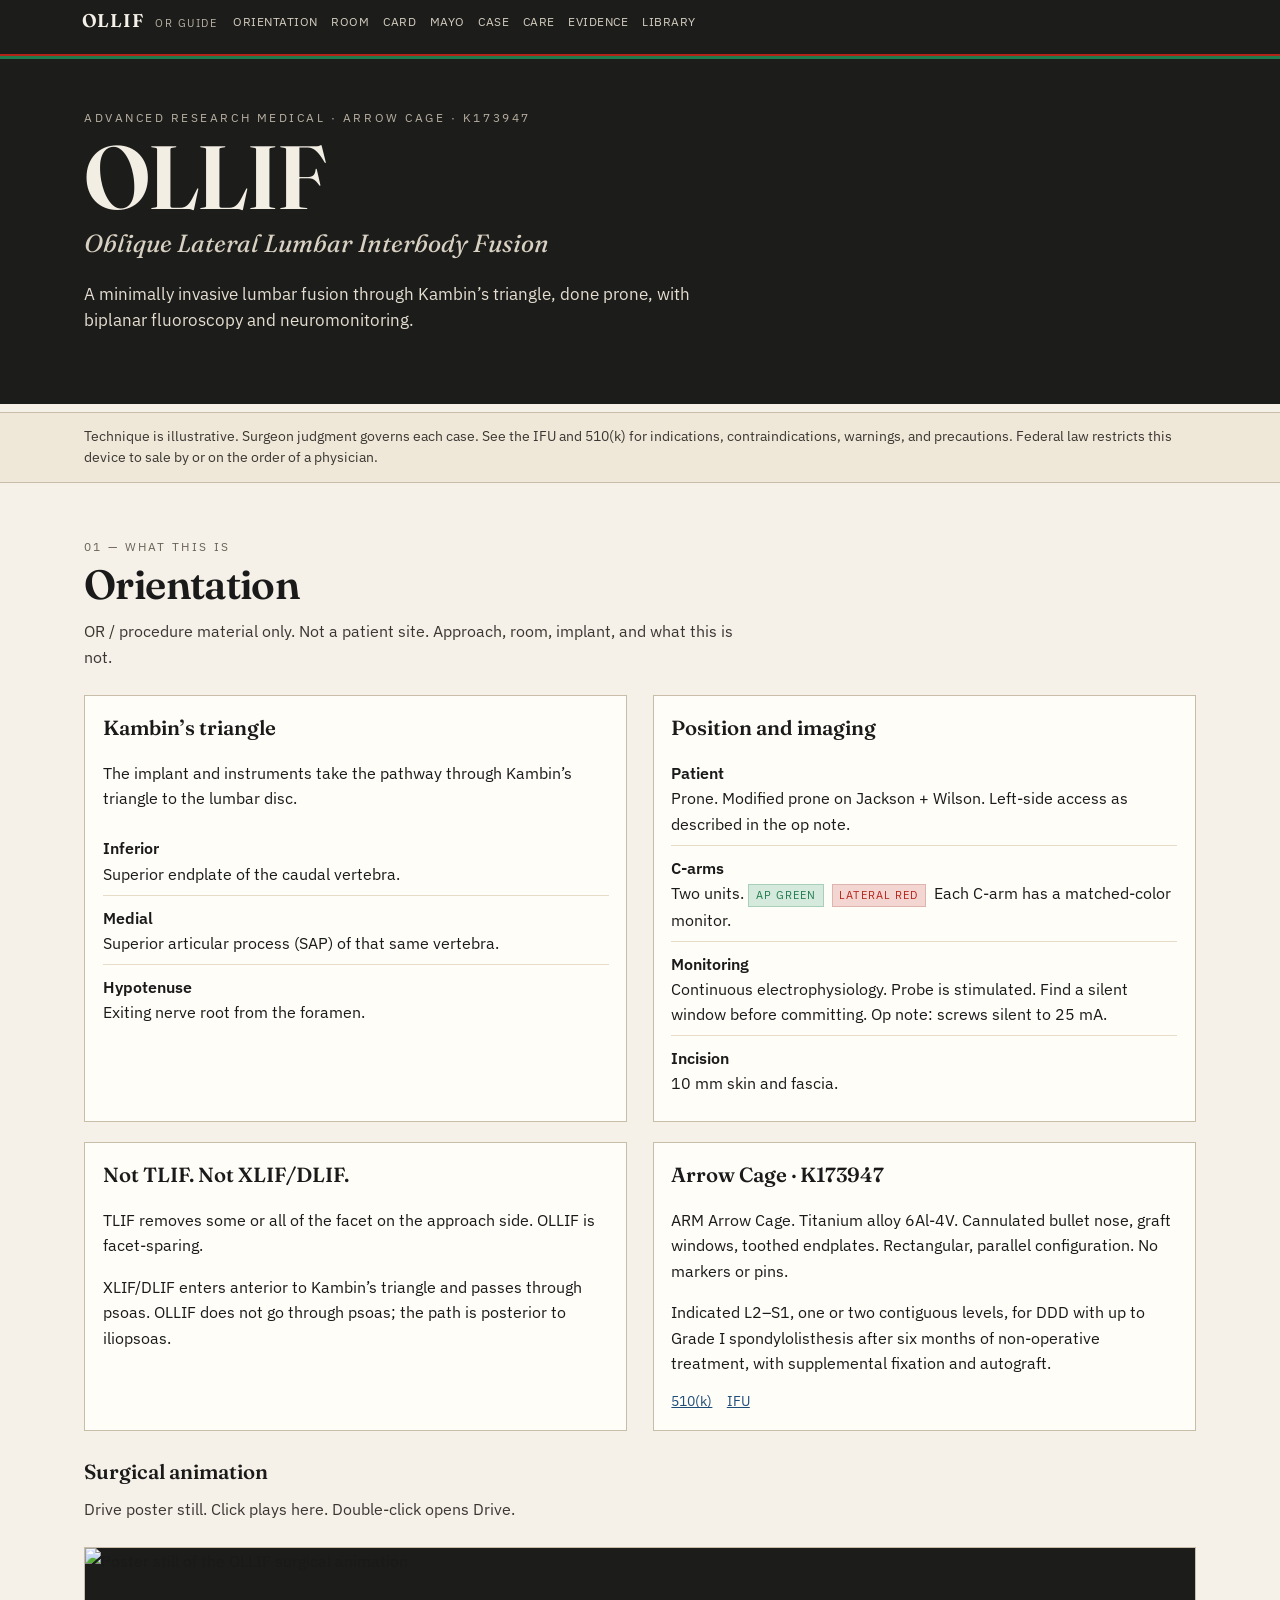
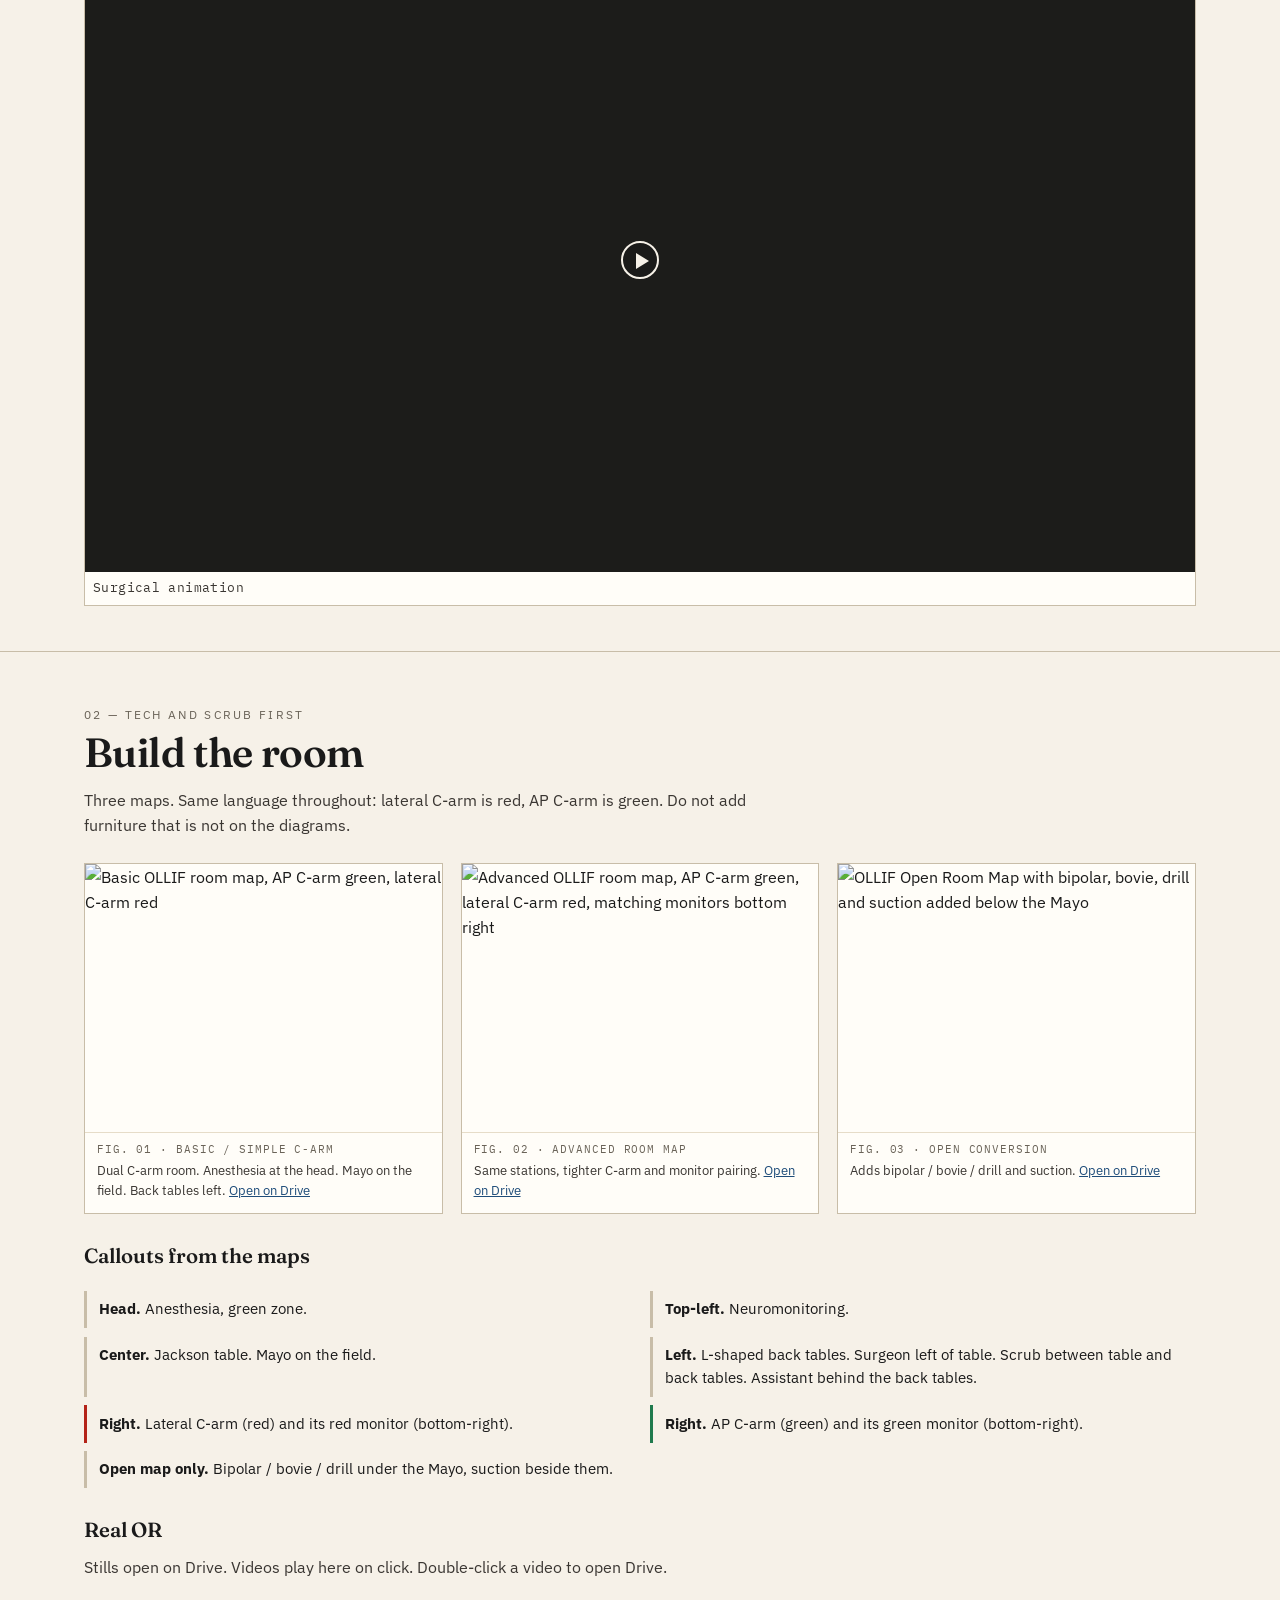
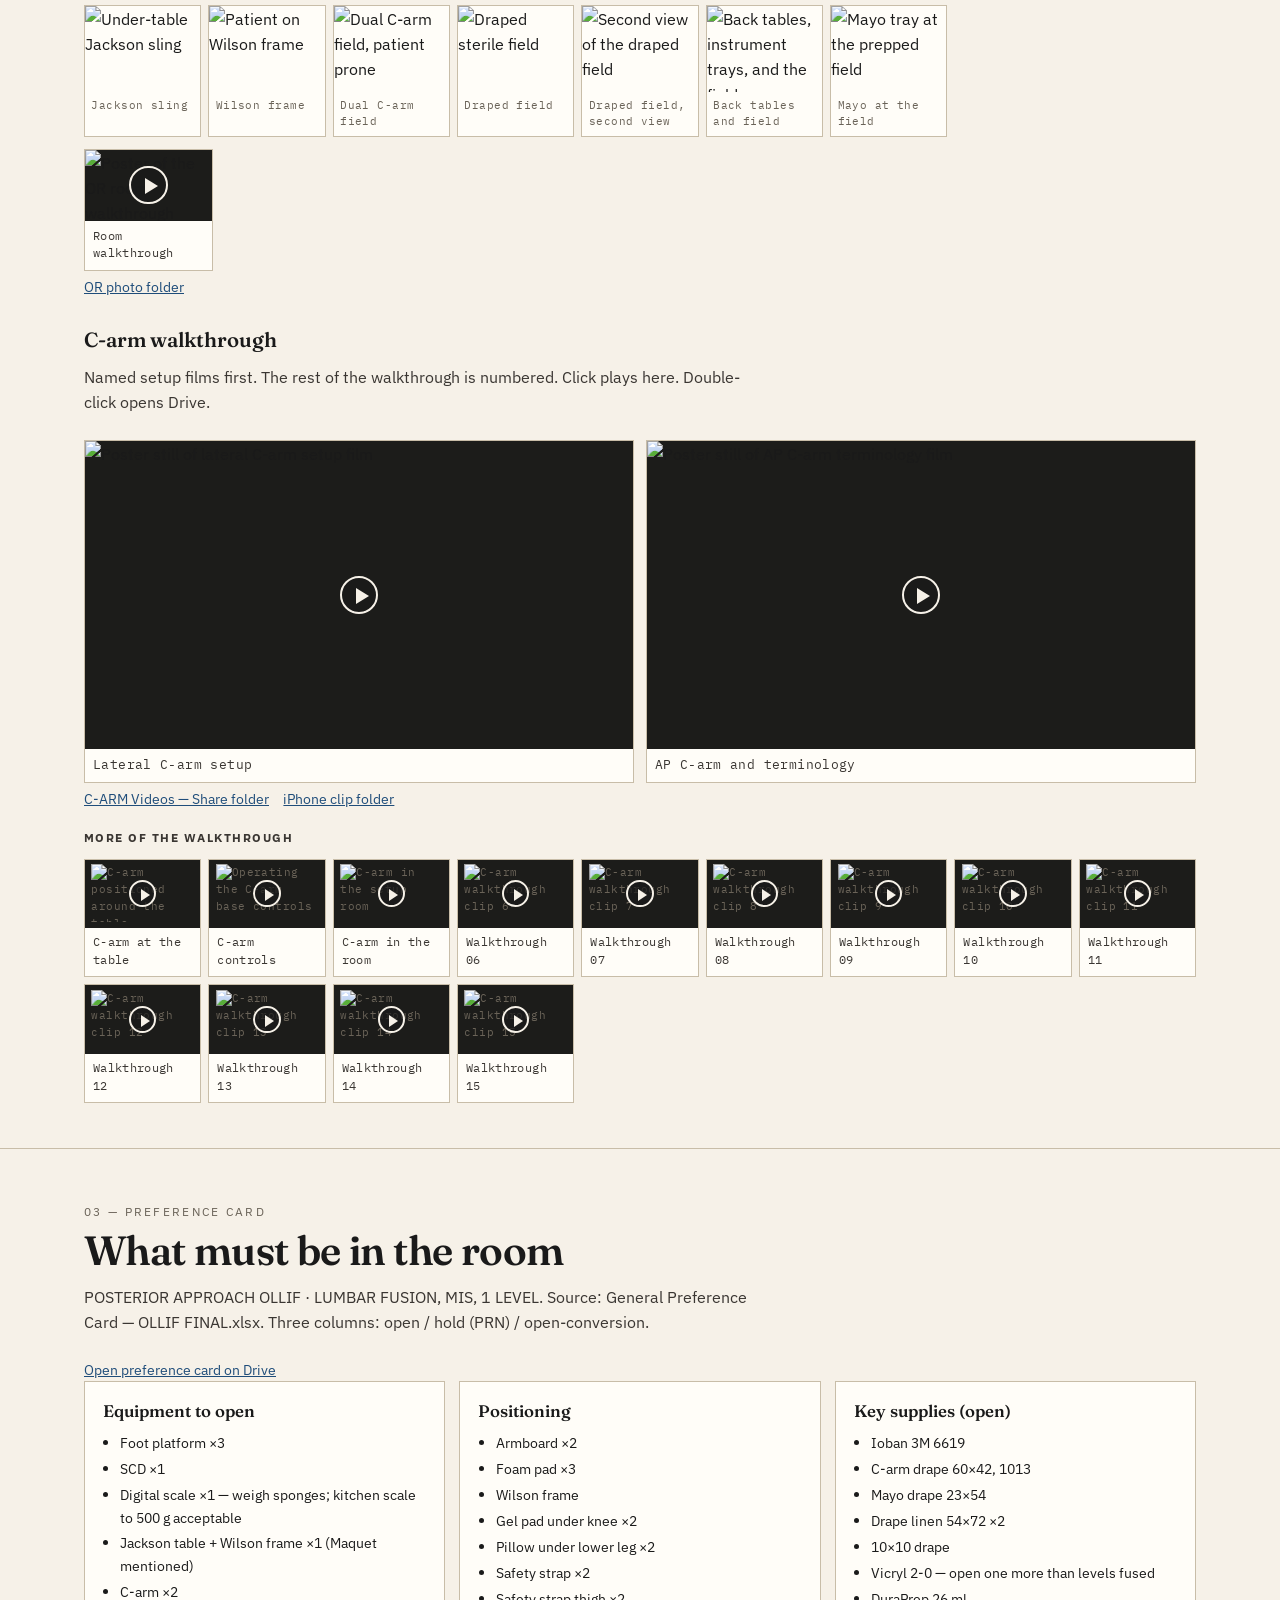
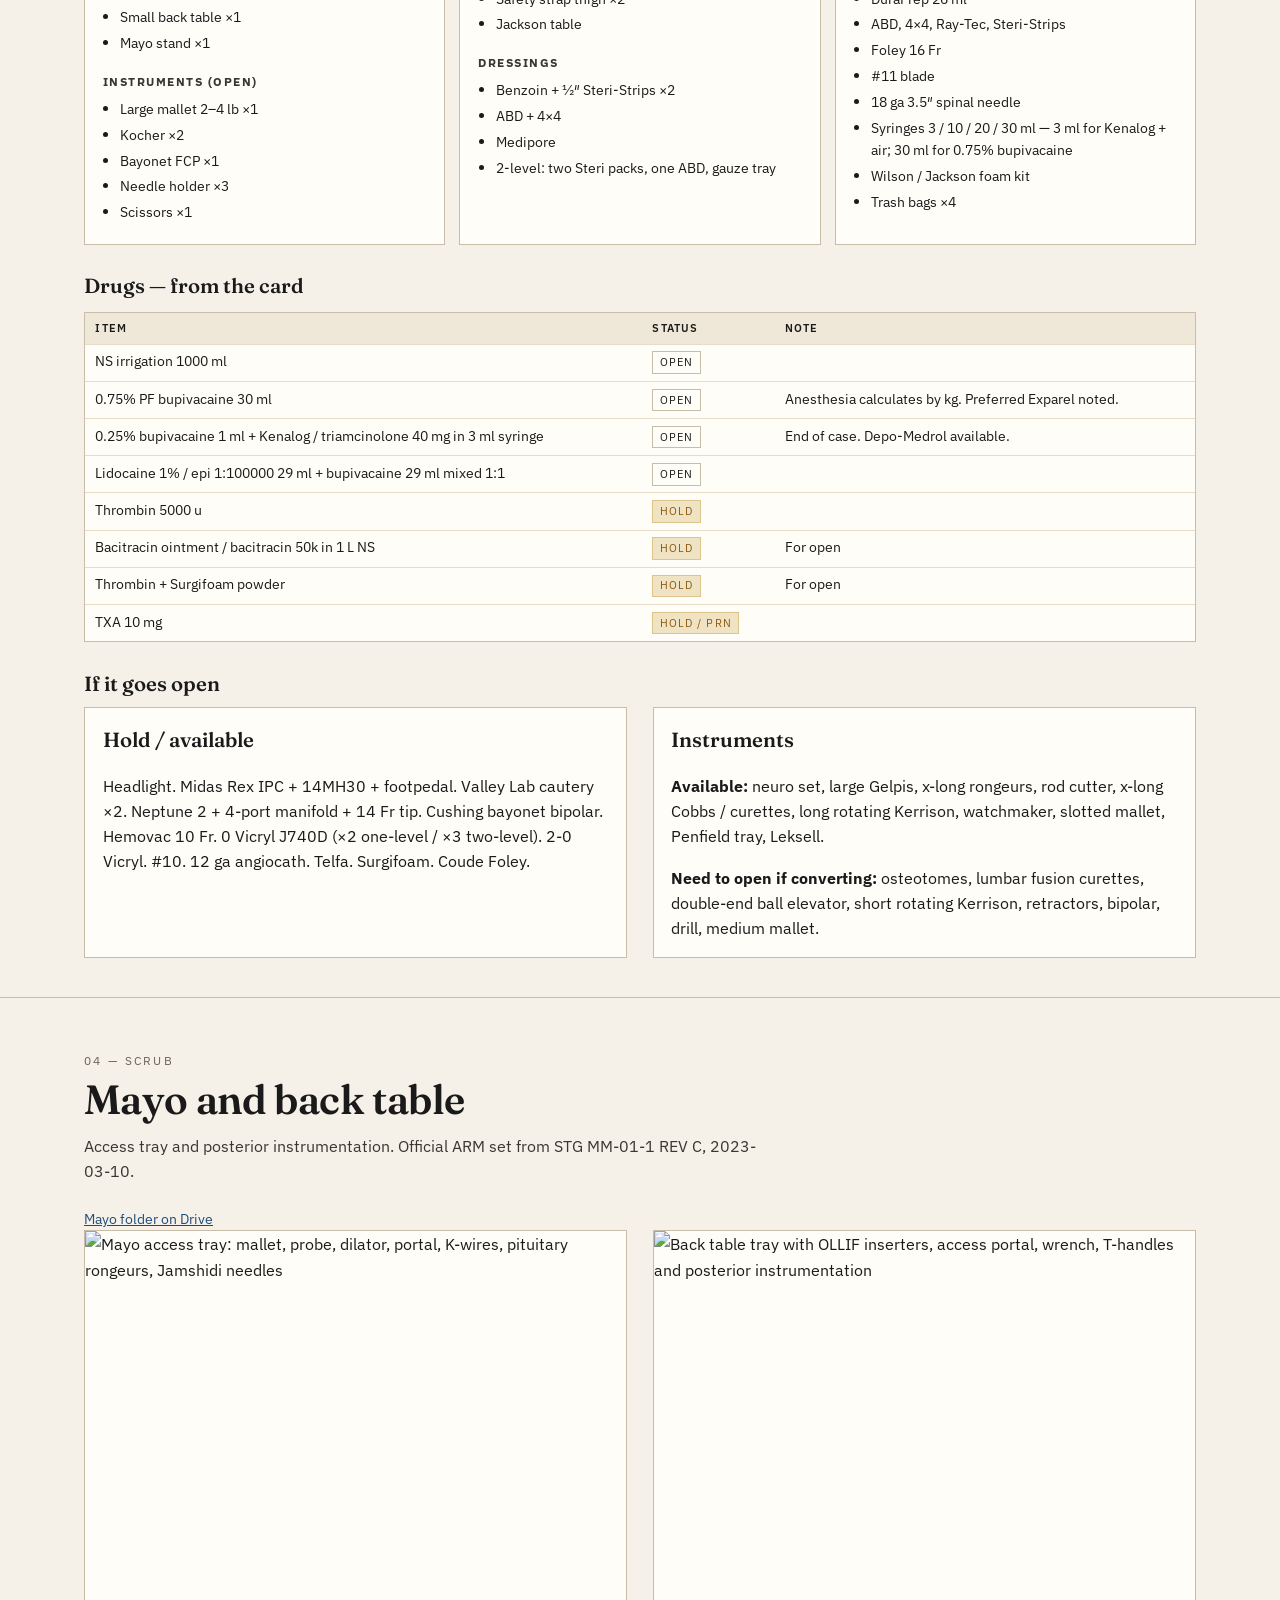
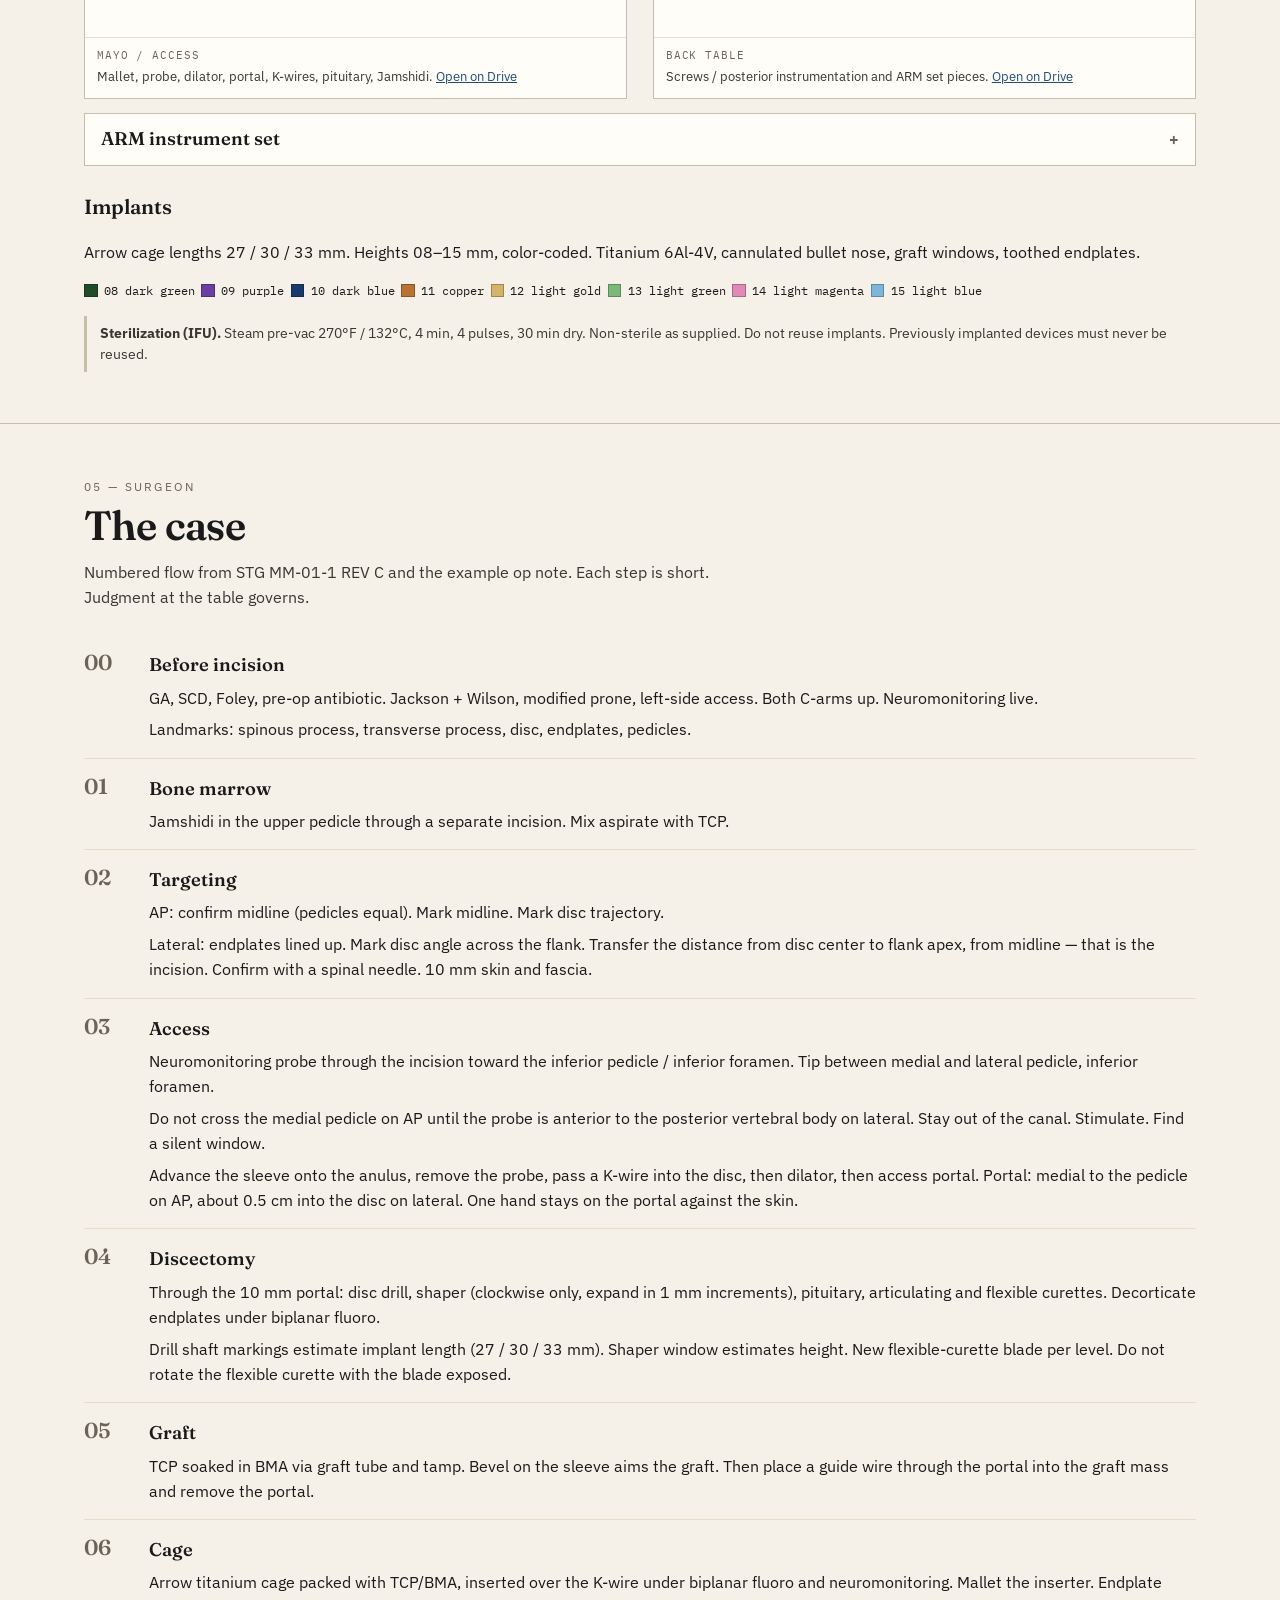
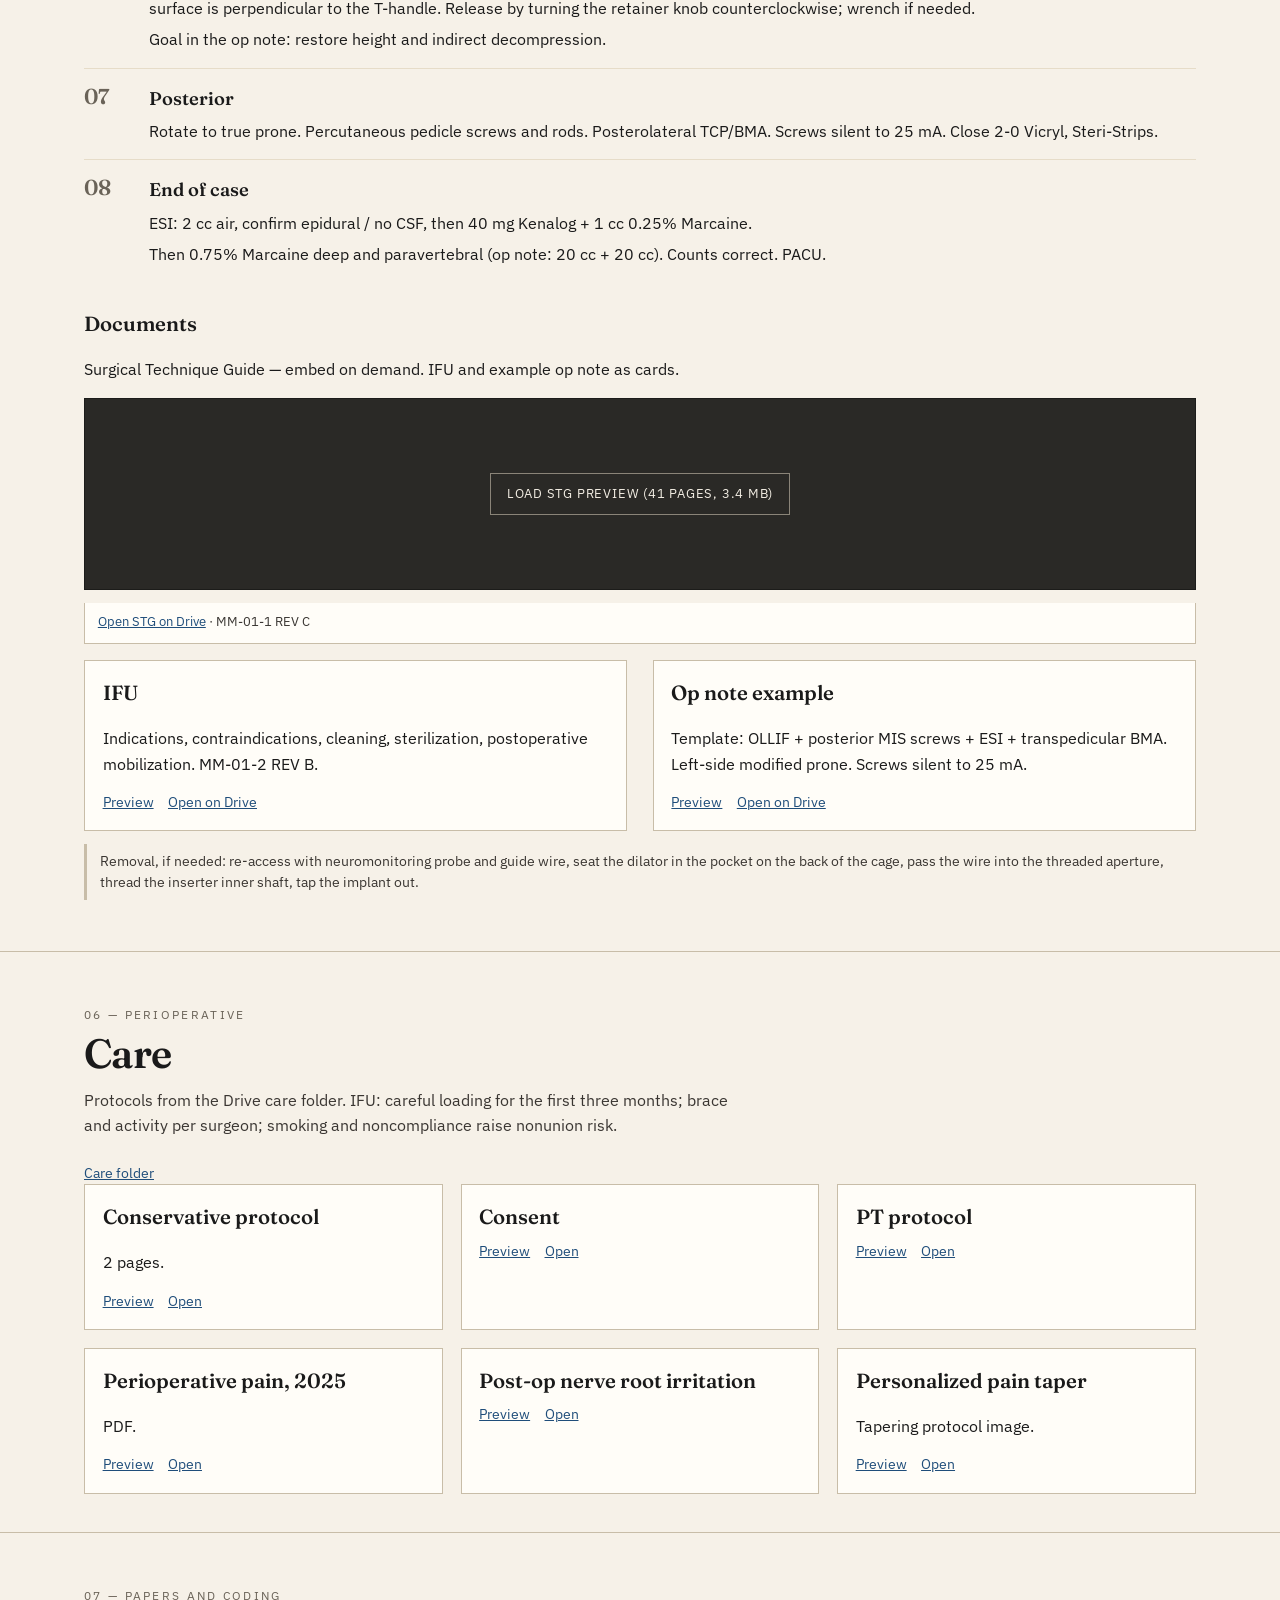
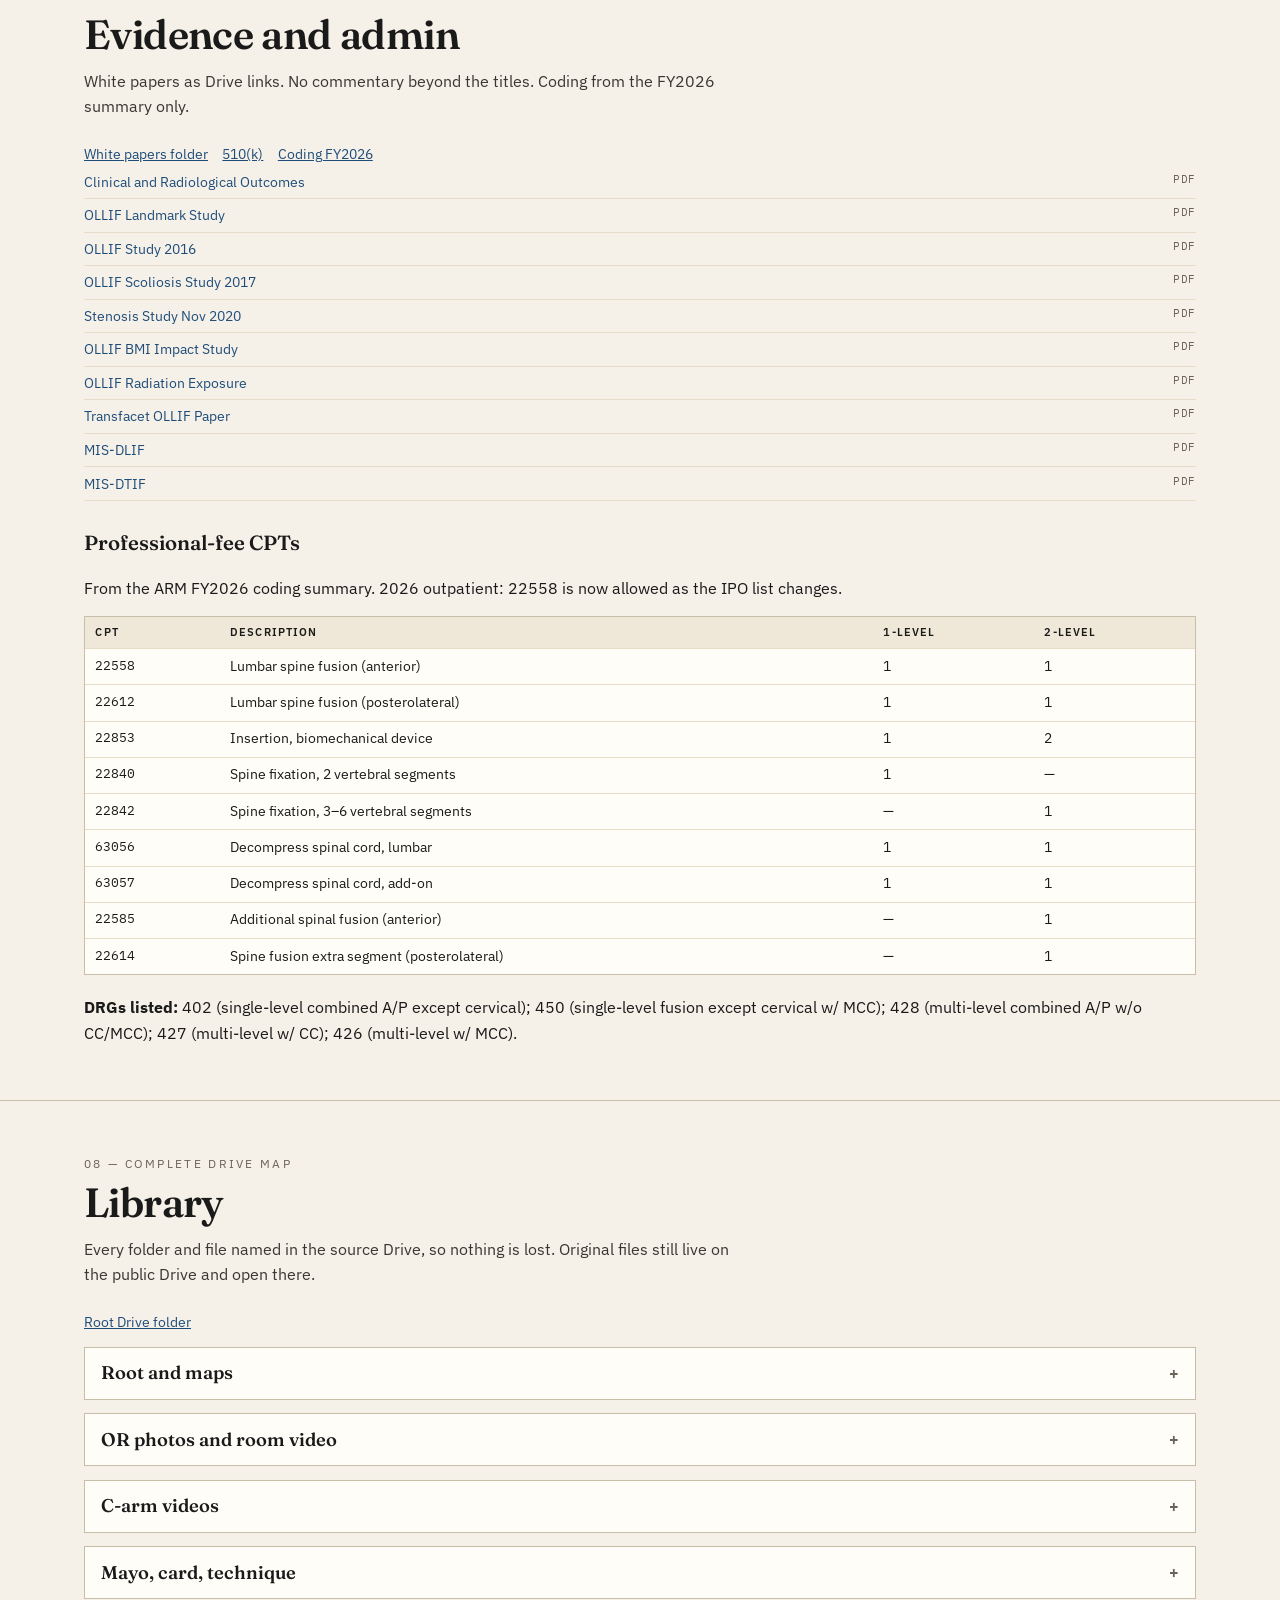
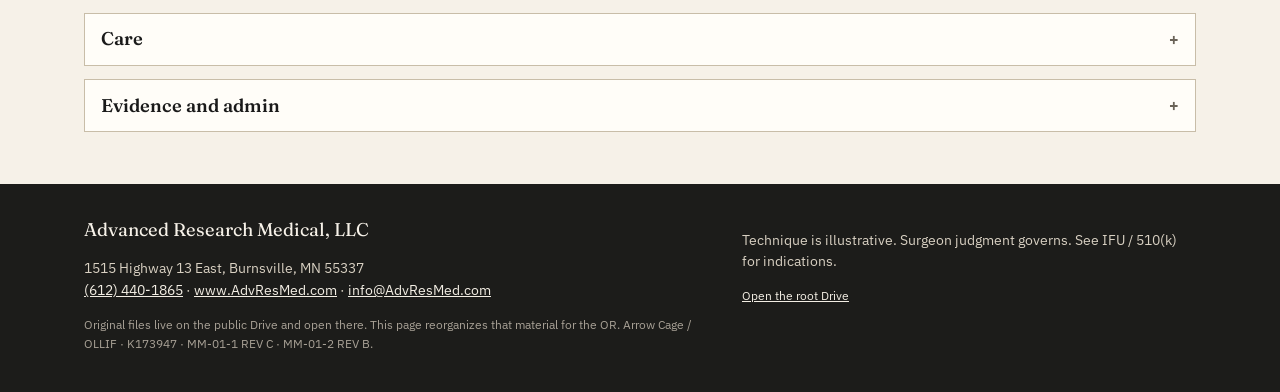
==== commit 89c4d317: "Tabs removed" ====
--- a/index.html
+++ b/index.html
@@ -27,12 +27,6 @@
         <li><a href="#evidence">Evidence</a></li>
         <li><a href="#library">Library</a></li>
       </ul>
-      <div class="role-switch" role="group" aria-label="Filter by role">
-        <button type="button" data-filter="all" aria-pressed="true">All</button>
-        <button type="button" data-filter="surgeon" aria-pressed="false">Surgeon</button>
-        <button type="button" data-filter="tech" aria-pressed="false">Tech</button>
-        <button type="button" data-filter="scrub" aria-pressed="false">Scrub</button>
-      </div>
     </div>
   </nav>
 
@@ -42,11 +36,6 @@
       <h1>OLLIF</h1>
       <p class="sub">Oblique Lateral Lumbar Interbody Fusion</p>
       <p class="lede">A minimally invasive lumbar fusion through Kambin’s triangle, done prone, with biplanar fluoroscopy and neuromonitoring.</p>
-      <div class="role-jumps">
-        <a href="#case" data-set-role="surgeon">Surgeon<small>Case flow, STG, op note</small></a>
-        <a href="#room" data-set-role="tech">Tech<small>Room maps, C-arms, fluoro</small></a>
-        <a href="#mayo" data-set-role="scrub">Scrub<small>Mayo, set, preference card</small></a>
-      </div>
     </div>
   </header>
 
@@ -834,28 +823,6 @@
 
   <script>
     (function () {
-      var body = document.body;
-      var switcher = document.querySelector(".role-switch");
-      if (switcher) {
-        switcher.addEventListener("click", function (e) {
-          var btn = e.target.closest("button[data-filter]");
-          if (!btn) return;
-          switcher.querySelectorAll("button").forEach(function (b) {
-            b.setAttribute("aria-pressed", b === btn ? "true" : "false");
-          });
-          body.classList.remove("role-surgeon", "role-tech", "role-scrub");
-          if (btn.dataset.filter !== "all") body.classList.add("role-" + btn.dataset.filter);
-        });
-      }
-
-      function setRole(role) {
-        var btn = switcher && switcher.querySelector('[data-filter="' + role + '"]');
-        if (btn) btn.click();
-      }
-      document.querySelectorAll("[data-set-role]").forEach(function (a) {
-        a.addEventListener("click", function () { setRole(a.getAttribute("data-set-role")); });
-      });
-
       document.querySelectorAll(".preview-load").forEach(function (btn) {
         btn.addEventListener("click", function () {
           var box = btn.closest(".preview-box");
--- a/styles.css
+++ b/styles.css
@@ -120,39 +120,7 @@
 }
 .nav-links a:hover { color: #fff; border-bottom-color: #8a8478; }
 
-.role-switch {
-  display: flex;
-  align-items: center;
-  gap: 0;
-  border: 1px solid #5a574f;
-  background: var(--charcoal-2);
-}
-.role-switch button {
-  appearance: none;
-  border: 0;
-  background: transparent;
-  color: #c8c2b6;
-  font-family: var(--sans);
-  font-size: 0.72rem;
-  letter-spacing: 0.08em;
-  text-transform: uppercase;
-  padding: 0.38rem 0.62rem;
-  cursor: pointer;
-  border-right: 1px solid #4a4740;
-}
-.role-switch button:last-child { border-right: 0; }
-.role-switch button[aria-pressed="true"] {
-  background: #f6f1e8;
-  color: var(--ink);
-  font-weight: 600;
-}
-
-body.role-surgeon [data-role]:not([data-role~="surgeon"]),
-body.role-tech [data-role]:not([data-role~="tech"]),
-body.role-scrub [data-role]:not([data-role~="scrub"]) {
-  opacity: 0.28;
-  filter: grayscale(0.35);
-}
+
 
 /* ——— Layout ——— */
 .wrap {
@@ -196,31 +164,6 @@
   color: #e4ddd0;
   margin: 0 0 1.6rem;
 }
-.role-jumps {
-  display: flex;
-  flex-wrap: wrap;
-  gap: 0.55rem;
-}
-.role-jumps a {
-  display: inline-block;
-  text-decoration: none;
-  border: 1px solid #6a655c;
-  color: #f3eee4;
-  padding: 0.45rem 0.85rem;
-  font-size: 0.78rem;
-  letter-spacing: 0.1em;
-  text-transform: uppercase;
-}
-.role-jumps a:hover { background: #f6f1e8; color: var(--ink); border-color: #f6f1e8; }
-.role-jumps a small {
-  display: block;
-  letter-spacing: 0.02em;
-  text-transform: none;
-  font-size: 0.72rem;
-  color: #b8b0a2;
-  margin-top: 0.12rem;
-}
-.role-jumps a:hover small { color: var(--ink-3); }
 
 .disclaimer {
   background: var(--paper-2);
@@ -611,7 +554,7 @@
 }
 
 @media print {
-  .site-nav, .skip, .preview-load, .preview-box, iframe, .nav-toggle, .role-switch, .role-jumps {
+  .site-nav, .skip, .preview-load, .preview-box, iframe, .nav-toggle, {
     display: none !important;
   }
   body { background: #fff; color: #000; font-size: 10.5pt; }
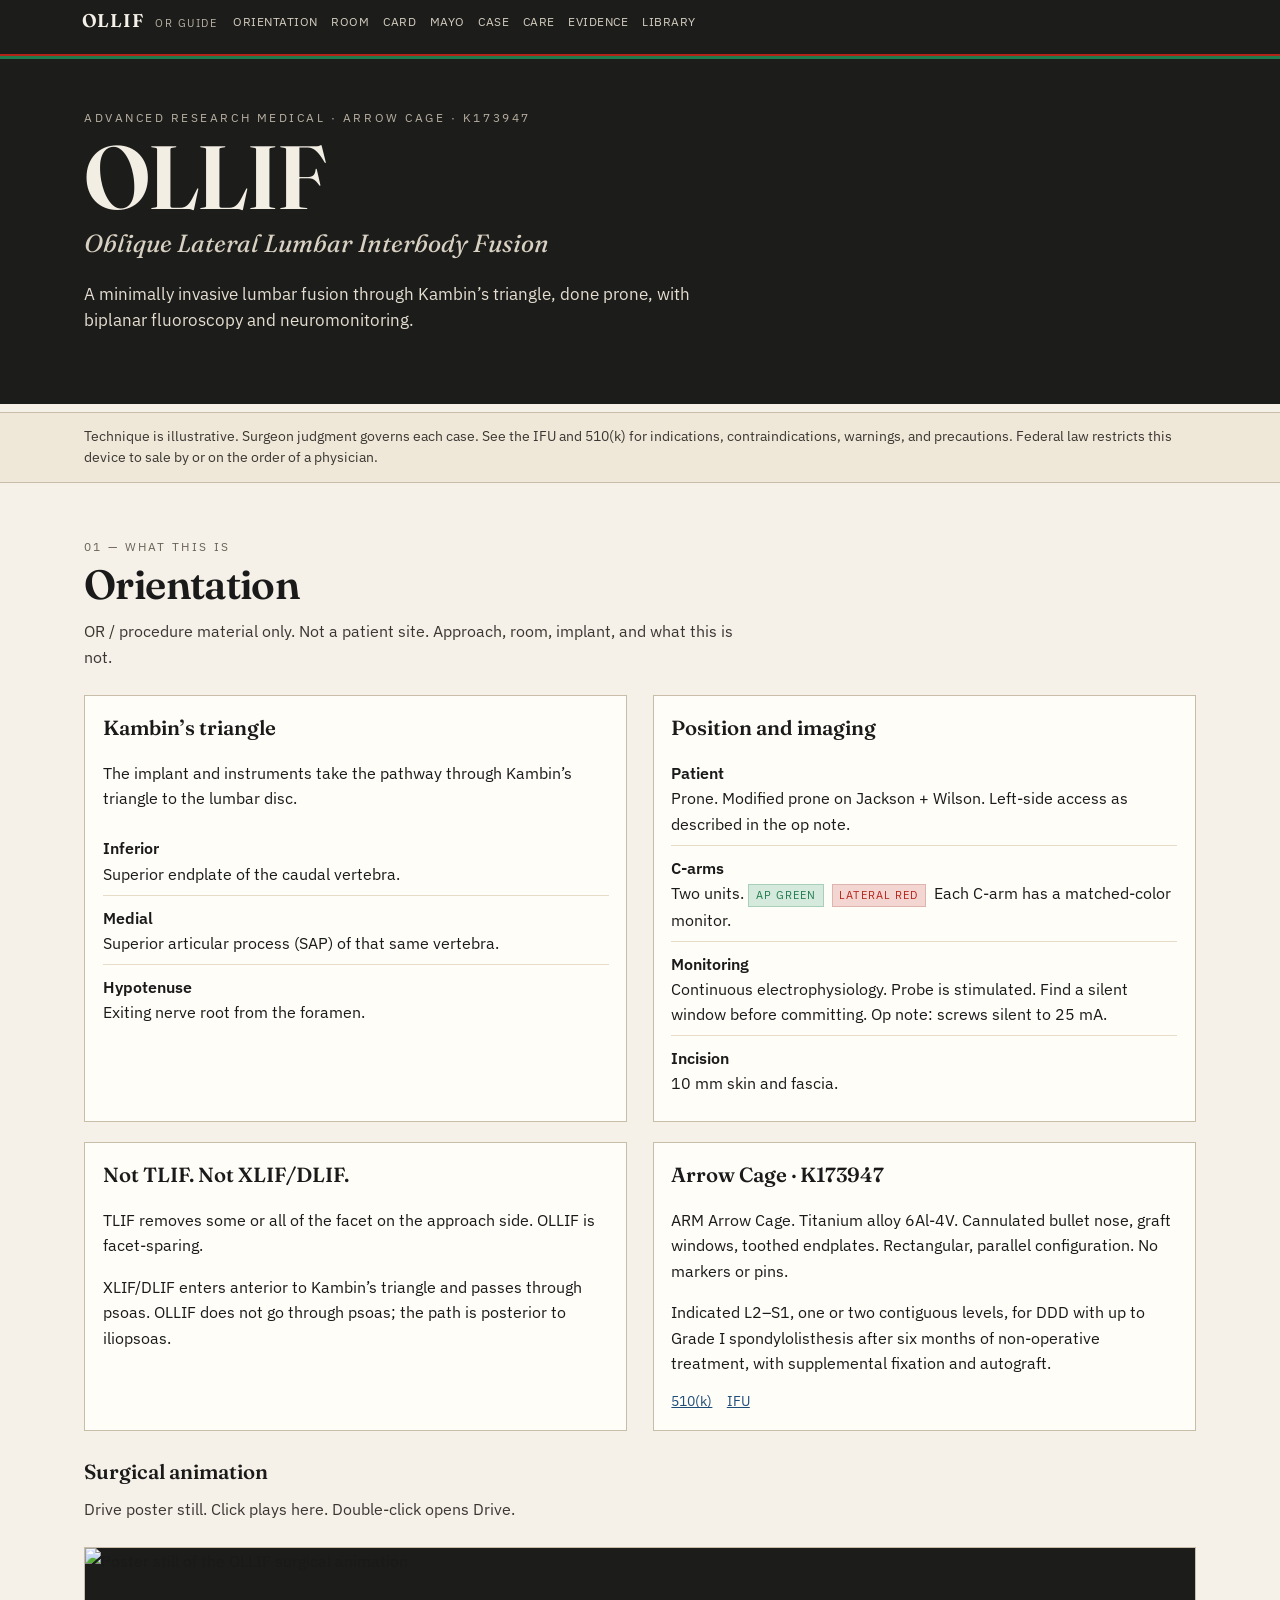
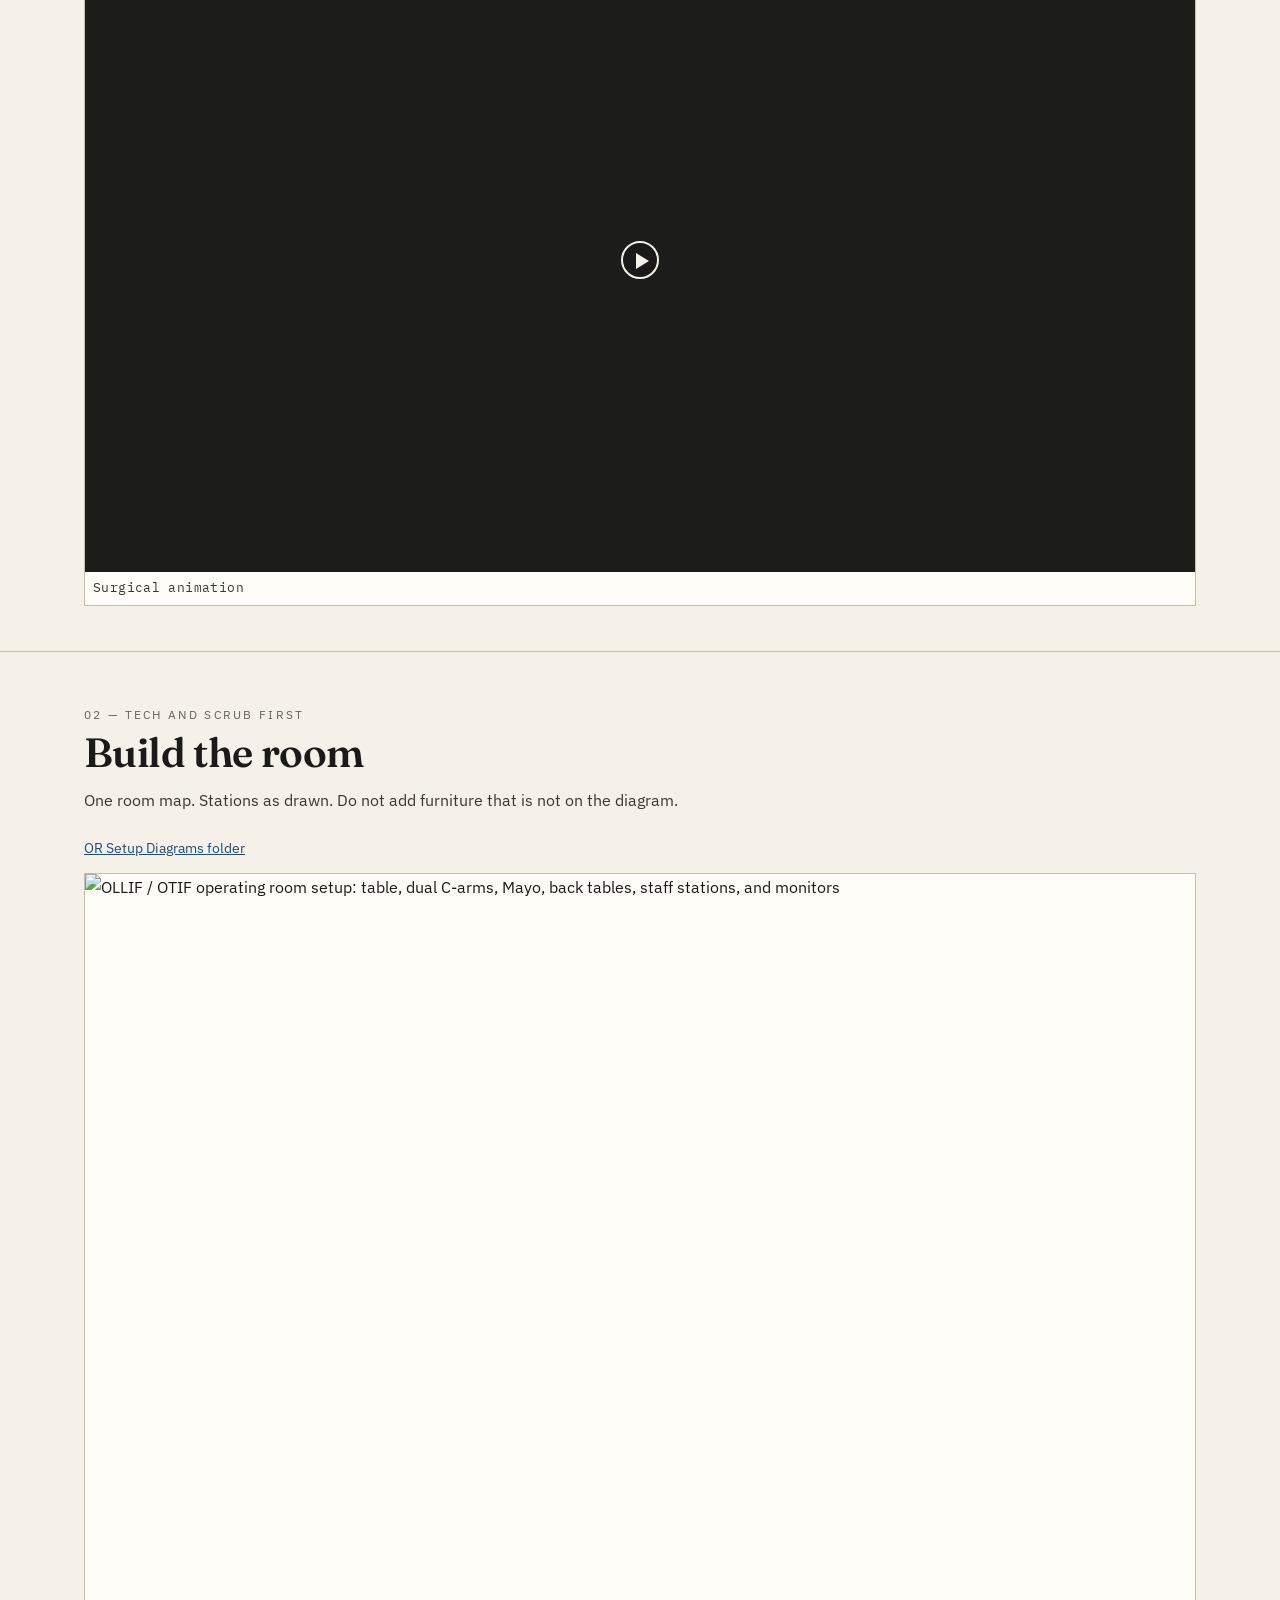
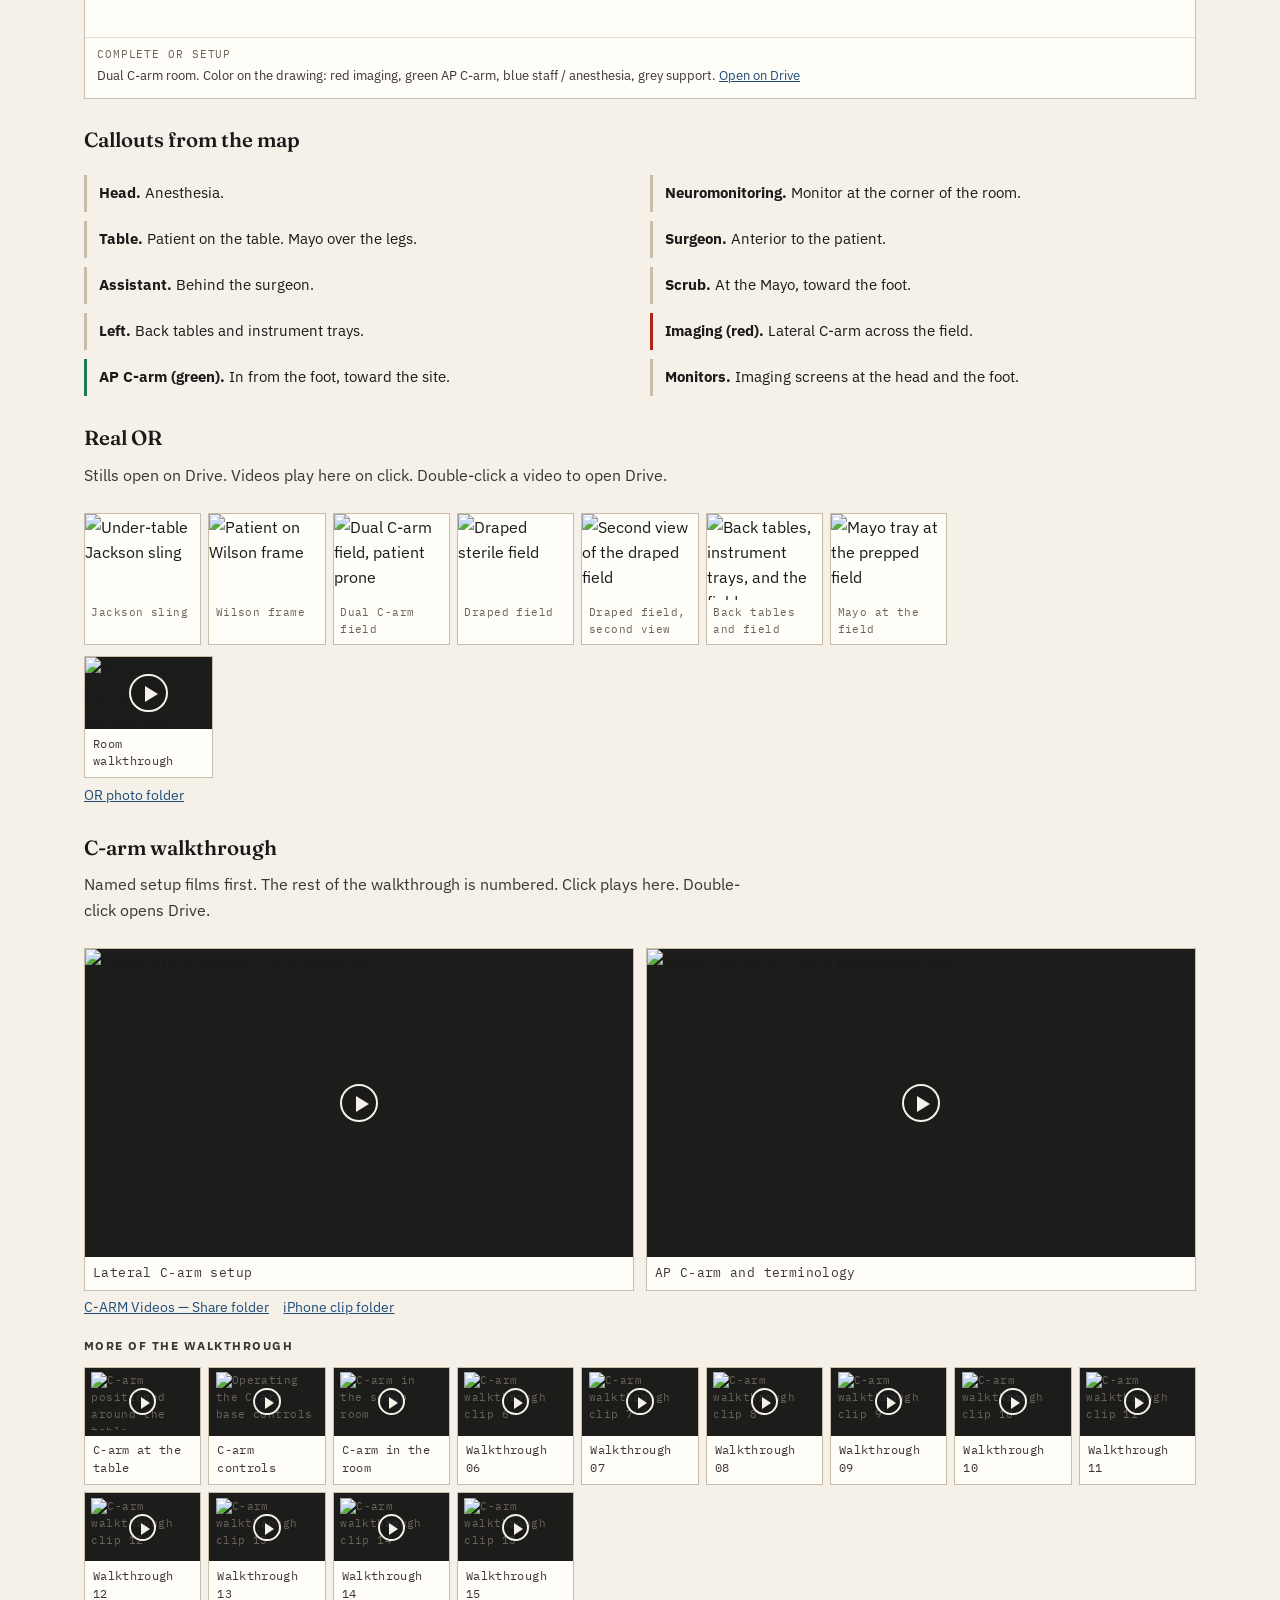
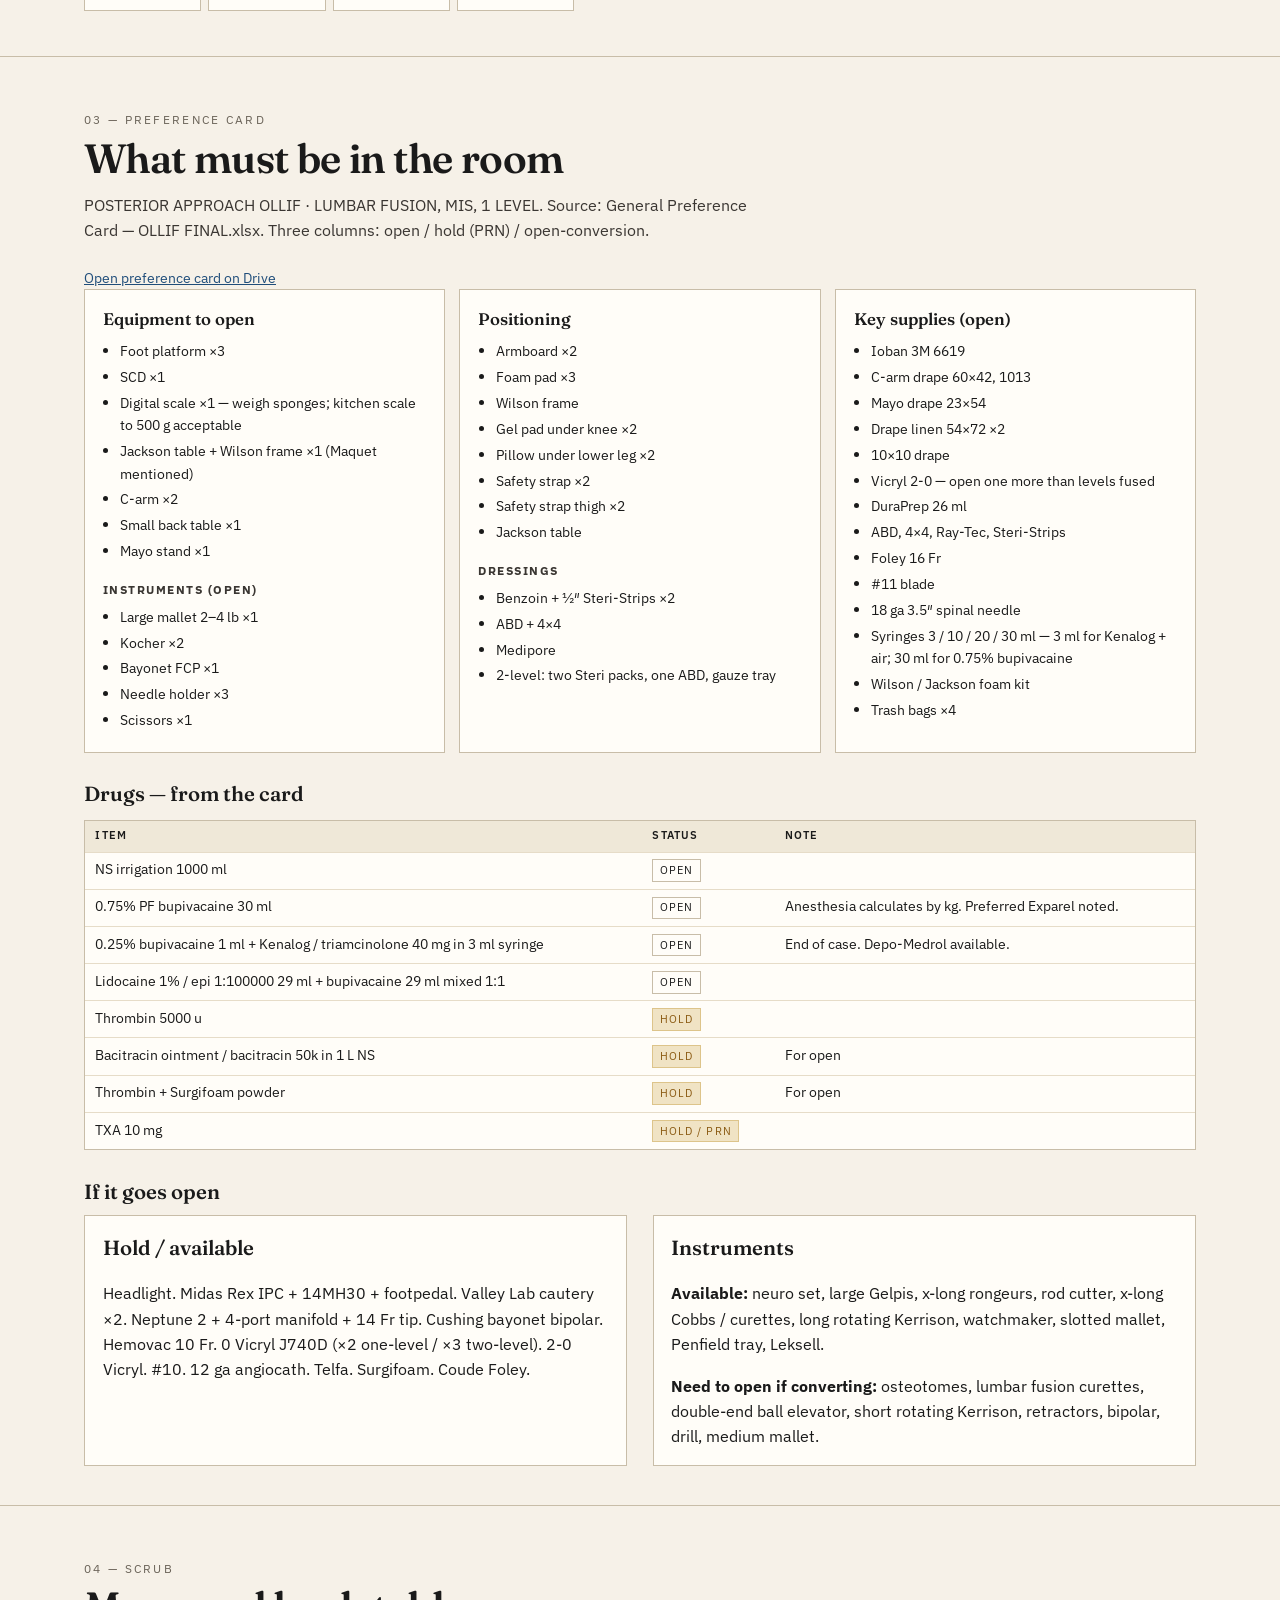
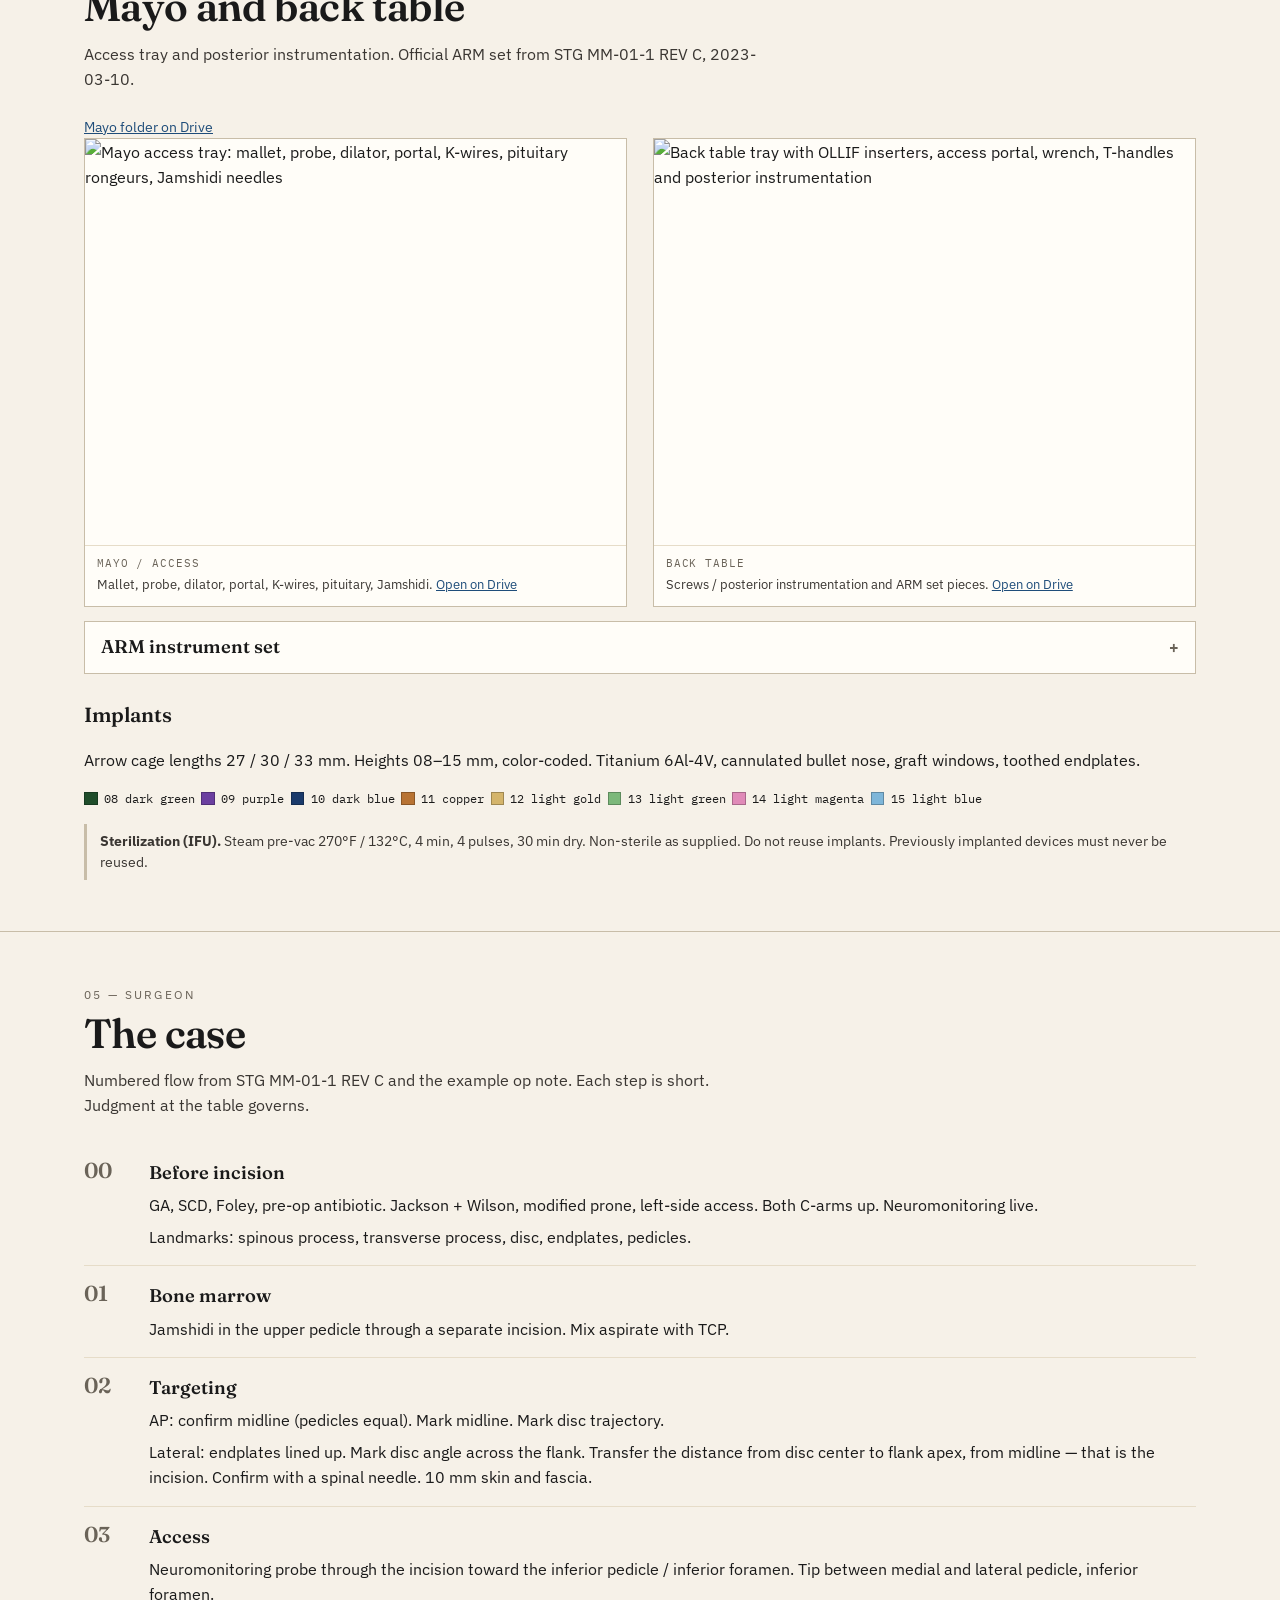
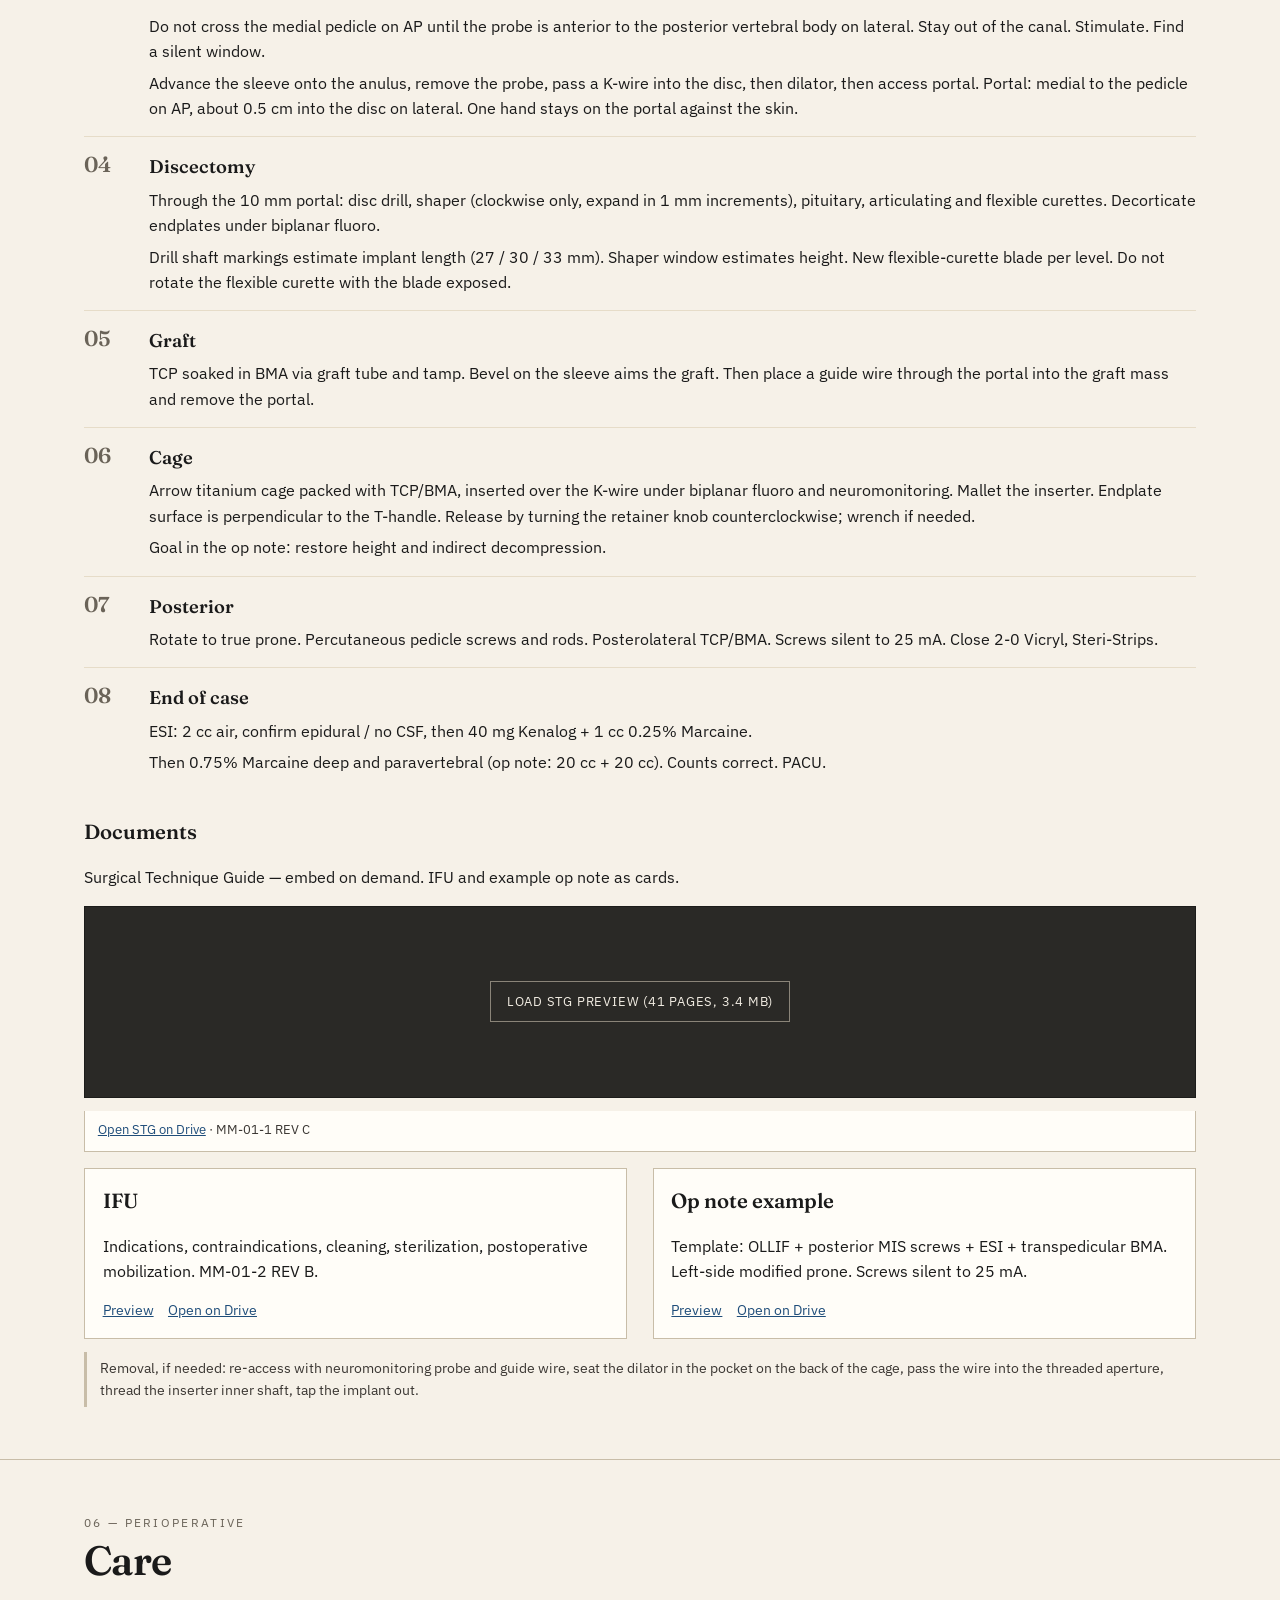
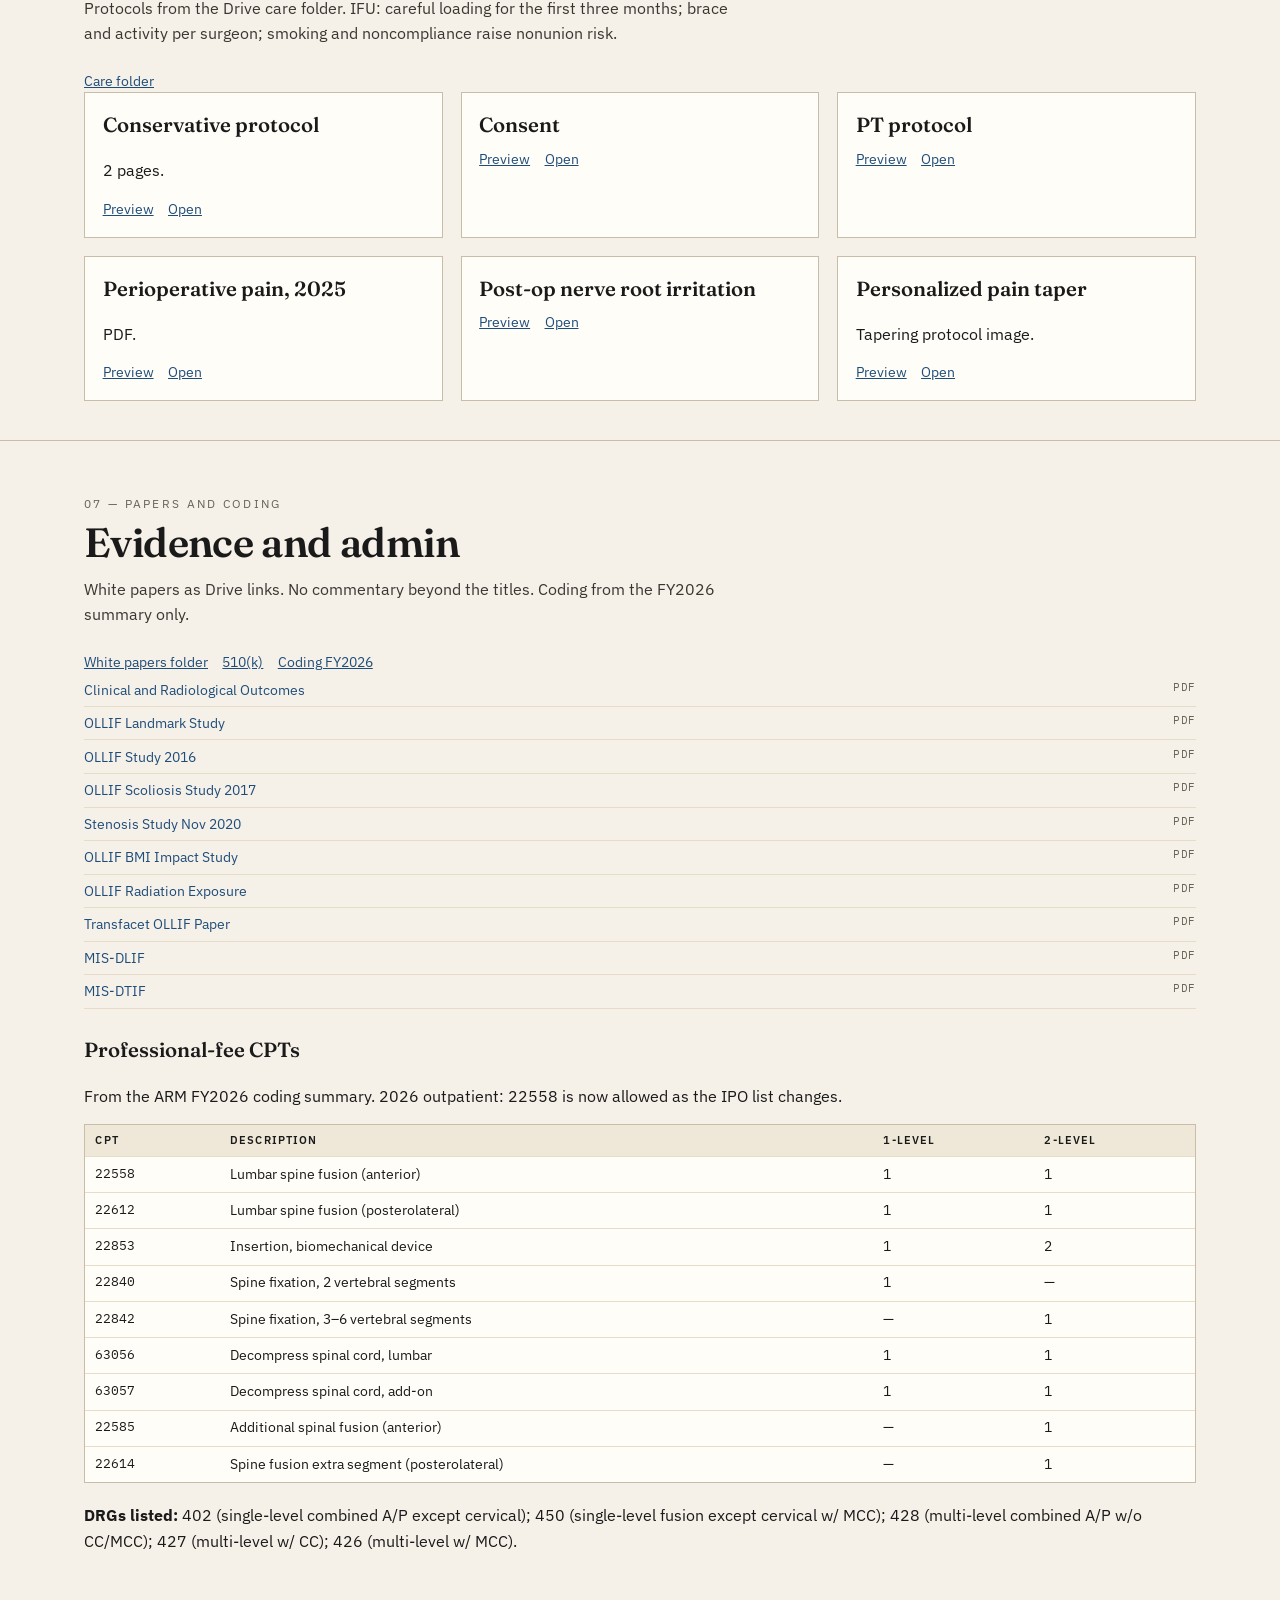
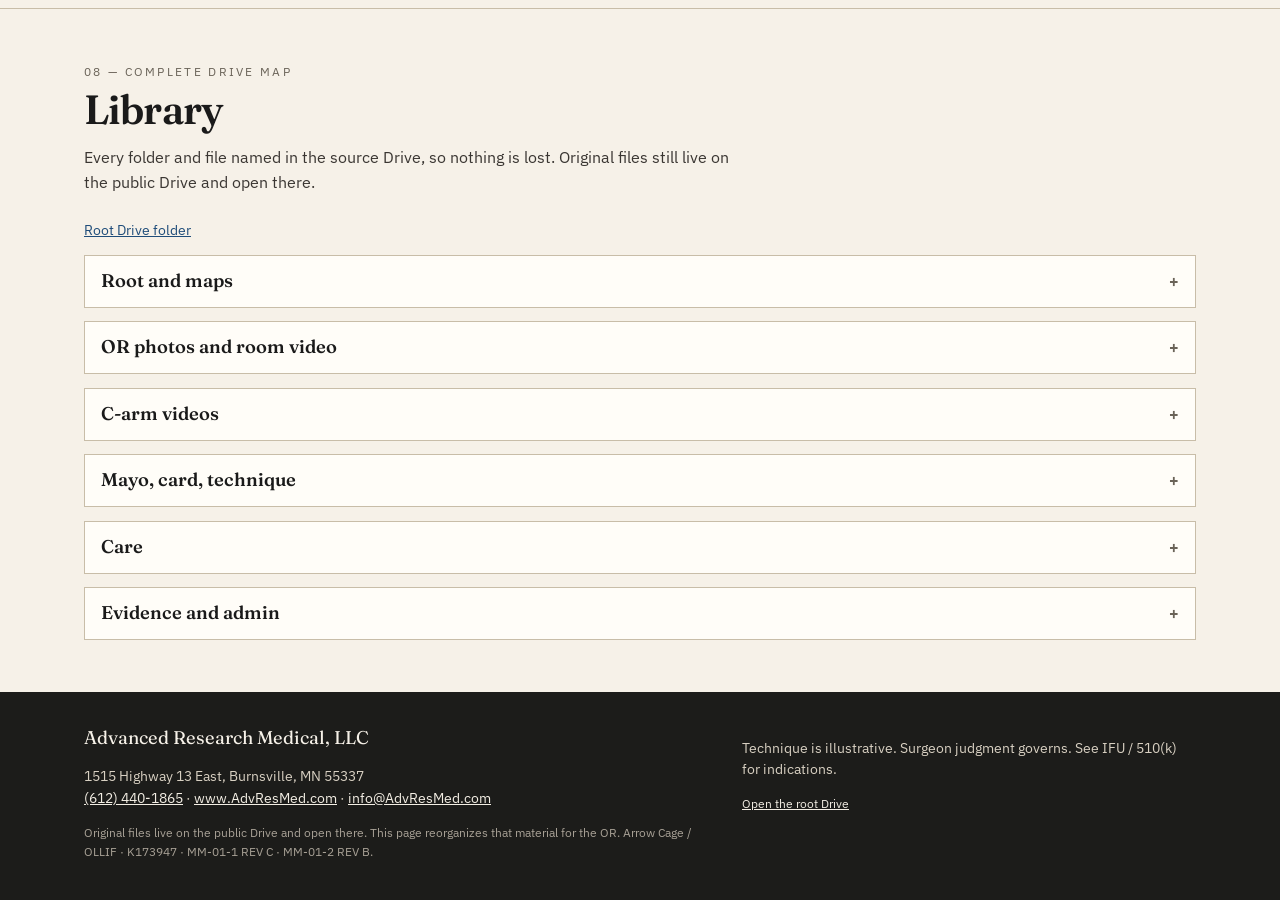
==== commit 1f7a8b5d: "OR Room diagram changed" ====
--- a/index.html
+++ b/index.html
@@ -106,44 +106,30 @@
       <div class="wrap">
         <p class="sec-kicker">02 — Tech and scrub first</p>
         <h2>Build the room</h2>
-        <p class="deck">Three maps. Same language throughout: lateral C-arm is red, AP C-arm is green. Do not add furniture that is not on the diagrams.</p>
-
-        <div class="grid-3">
-          <figure data-role="tech scrub">
-            <img src="https://drive.google.com/thumbnail?id=1_jpVP6VM219ktiVeZoec0vQhD1SScaPE&sz=w1000" referrerpolicy="no-referrer" alt="Basic OLLIF room map, AP C-arm green, lateral C-arm red" width="800" height="600" loading="lazy">
-            <figcaption>
-              <span class="fig-no">Fig. 01 · Basic / simple C-arm</span>
-              Dual C-arm room. Anesthesia at the head. Mayo on the field. Back tables left.
-              <a href="https://drive.google.com/file/d/1_jpVP6VM219ktiVeZoec0vQhD1SScaPE/view">Open on Drive</a>
-            </figcaption>
-          </figure>
-          <figure data-role="tech scrub">
-            <img src="https://drive.google.com/thumbnail?id=1_3ZX6umUw5_qiQ6gR5QEPFE6teEsU7eE&sz=w1000" referrerpolicy="no-referrer" alt="Advanced OLLIF room map, AP C-arm green, lateral C-arm red, matching monitors bottom right" width="800" height="600" loading="lazy">
-            <figcaption>
-              <span class="fig-no">Fig. 02 · Advanced room map</span>
-              Same stations, tighter C-arm and monitor pairing.
-              <a href="https://drive.google.com/file/d/1_3ZX6umUw5_qiQ6gR5QEPFE6teEsU7eE/view">Open on Drive</a>
-            </figcaption>
-          </figure>
-          <figure data-role="tech scrub surgeon">
-            <img src="https://drive.google.com/thumbnail?id=1_GreNAbJYHEDuqwuDxGXHYpkKSJhO5lN&sz=w1000" referrerpolicy="no-referrer" alt="OLLIF Open Room Map with bipolar, bovie, drill and suction added below the Mayo" width="800" height="600" loading="lazy">
-            <figcaption>
-              <span class="fig-no">Fig. 03 · Open conversion</span>
-              Adds bipolar / bovie / drill and suction.
-              <a href="https://drive.google.com/file/d/1_GreNAbJYHEDuqwuDxGXHYpkKSJhO5lN/view">Open on Drive</a>
-            </figcaption>
-          </figure>
-        </div>
-
-        <h3 data-role="tech scrub">Callouts from the maps</h3>
-        <ul class="callouts" data-role="tech scrub">
-          <li><strong>Head.</strong> Anesthesia, green zone.</li>
-          <li><strong>Top-left.</strong> Neuromonitoring.</li>
-          <li><strong>Center.</strong> Jackson table. Mayo on the field.</li>
-          <li><strong>Left.</strong> L-shaped back tables. Surgeon left of table. Scrub between table and back tables. Assistant behind the back tables.</li>
-          <li class="zone-lat"><strong>Right.</strong> Lateral C-arm (red) and its red monitor (bottom-right).</li>
-          <li class="zone-ap"><strong>Right.</strong> AP C-arm (green) and its green monitor (bottom-right).</li>
-          <li><strong>Open map only.</strong> Bipolar / bovie / drill under the Mayo, suction beside them.</li>
+        <p class="deck">One room map. Stations as drawn. Do not add furniture that is not on the diagram.</p>
+        <p class="link-row"><a href="https://drive.google.com/drive/folders/1-RSaOFs95FwptPLGP4T3Z5hl5EiMrwoU">OR Setup Diagrams folder</a></p>
+
+        <figure class="room-map">
+          <img src="https://drive.google.com/thumbnail?id=1N5iJFKH02GFih7X_QXUsylm_AGxJCzGy&sz=w1600" referrerpolicy="no-referrer" alt="OLLIF / OTIF operating room setup: table, dual C-arms, Mayo, back tables, staff stations, and monitors" width="1600" height="1100" loading="lazy">
+          <figcaption>
+            <span class="fig-no">Complete OR setup</span>
+            Dual C-arm room. Color on the drawing: red imaging, green AP C-arm, blue staff / anesthesia, grey support.
+            <a href="https://drive.google.com/file/d/1N5iJFKH02GFih7X_QXUsylm_AGxJCzGy/view">Open on Drive</a>
+          </figcaption>
+        </figure>
+
+        <h3>Callouts from the map</h3>
+        <ul class="callouts">
+          <li><strong>Head.</strong> Anesthesia.</li>
+          <li><strong>Neuromonitoring.</strong> Monitor at the corner of the room.</li>
+          <li><strong>Table.</strong> Patient on the table. Mayo over the legs.</li>
+          <li><strong>Surgeon.</strong> Anterior to the patient.</li>
+          <li><strong>Assistant.</strong> Behind the surgeon.</li>
+          <li><strong>Scrub.</strong> At the Mayo, toward the foot.</li>
+          <li><strong>Left.</strong> Back tables and instrument trays.</li>
+          <li class="zone-lat"><strong>Imaging (red).</strong> Lateral C-arm across the field.</li>
+          <li class="zone-ap"><strong>AP C-arm (green).</strong> In from the foot, toward the site.</li>
+          <li><strong>Monitors.</strong> Imaging screens at the head and the foot.</li>
         </ul>
 
         <h3 data-role="tech">Real OR</h3>
@@ -710,9 +696,8 @@
             <summary>Root and maps</summary>
             <ul>
             <li><a href="https://drive.google.com/drive/folders/1-L1SePyKbx5dZh5MpVVDtyh_7OVQorSW">OLLIF root</a><span class="kind">Folder</span></li>
-            <li><a href="https://drive.google.com/file/d/1_jpVP6VM219ktiVeZoec0vQhD1SScaPE/view">Basic room map</a><span class="kind">Image</span></li>
-            <li><a href="https://drive.google.com/file/d/1_3ZX6umUw5_qiQ6gR5QEPFE6teEsU7eE/view">Advanced room map</a><span class="kind">Image</span></li>
-            <li><a href="https://drive.google.com/file/d/1_GreNAbJYHEDuqwuDxGXHYpkKSJhO5lN/view">Open conversion room map</a><span class="kind">Image</span></li>
+            <li><a href="https://drive.google.com/drive/folders/1-RSaOFs95FwptPLGP4T3Z5hl5EiMrwoU">OR Setup Diagrams</a><span class="kind">Folder</span></li>
+            <li><a href="https://drive.google.com/file/d/1N5iJFKH02GFih7X_QXUsylm_AGxJCzGy/view">Complete OR setup</a><span class="kind">Image</span></li>
             <li><a href="https://drive.google.com/file/d/1eQSXnp2NZtygl90c9GxQb7a_GjQOv6KJ/view">Surgical animation</a><span class="kind">Video · 47 MB</span></li>
             </ul>
           </details>
--- a/styles.css
+++ b/styles.css
@@ -275,6 +275,16 @@
 }
 figcaption a { color: var(--open); }
 
+figure.room-map {
+  margin: 0.85rem 0 1.4rem;
+}
+figure.room-map img {
+  width: 100%;
+  height: auto;
+  object-fit: contain;
+  background: #fffdf8;
+}
+
 .photo-grid { display: grid; grid-template-columns: repeat(2, 1fr); gap: 0.85rem; }
 .photo-grid figure img { aspect-ratio: 4/3; object-fit: cover; }
 
